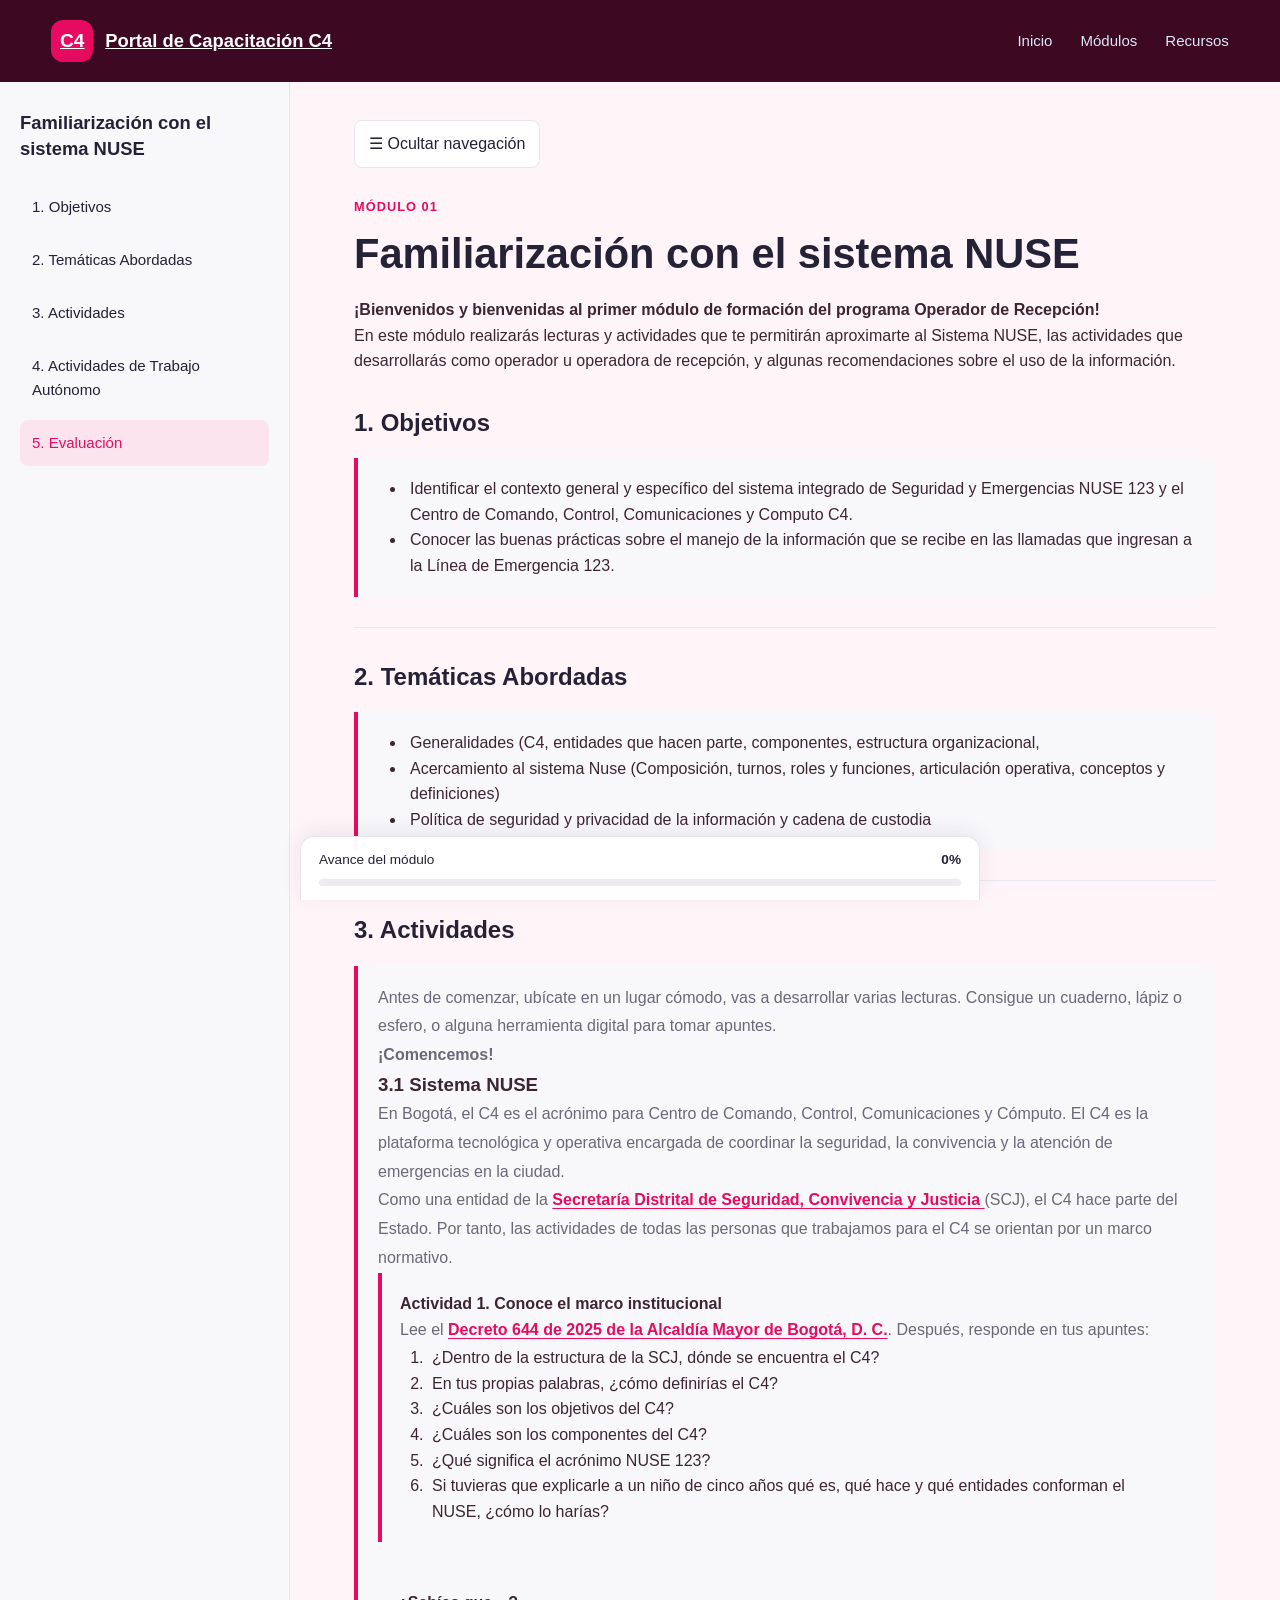
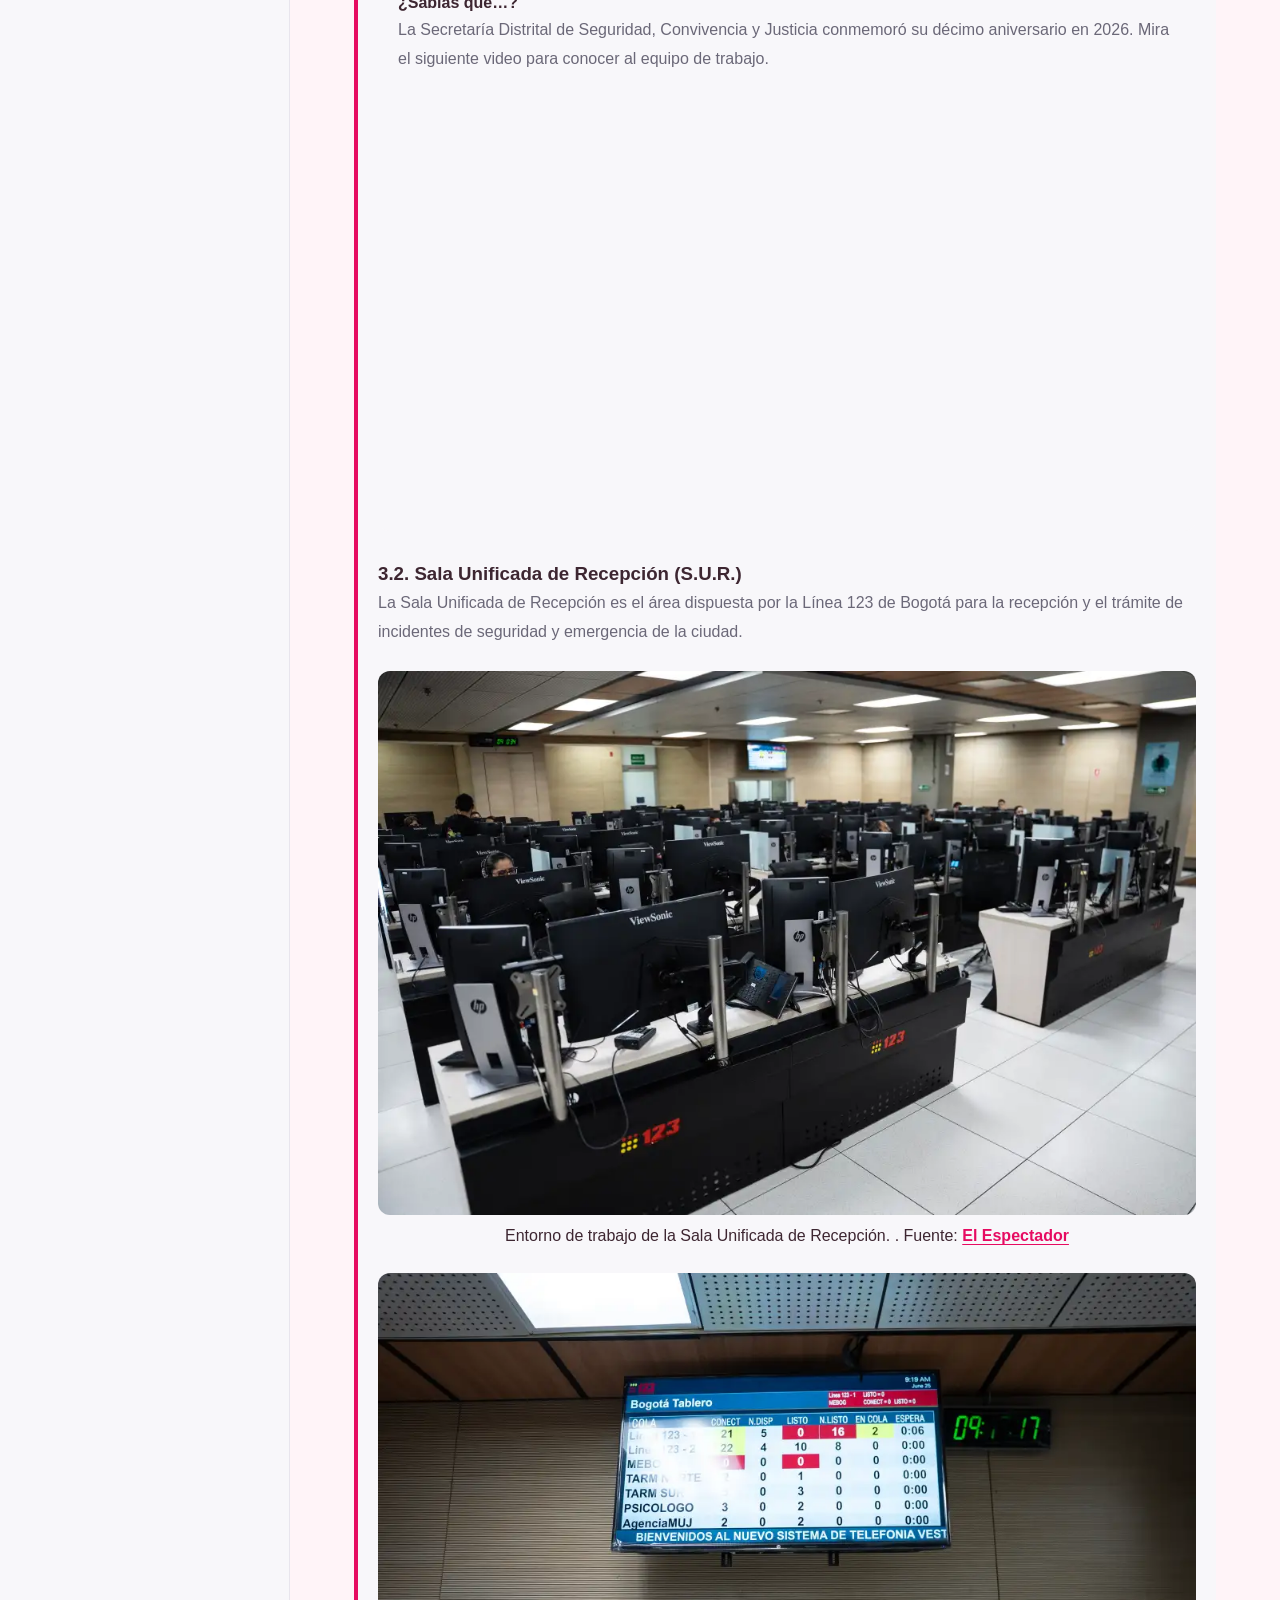
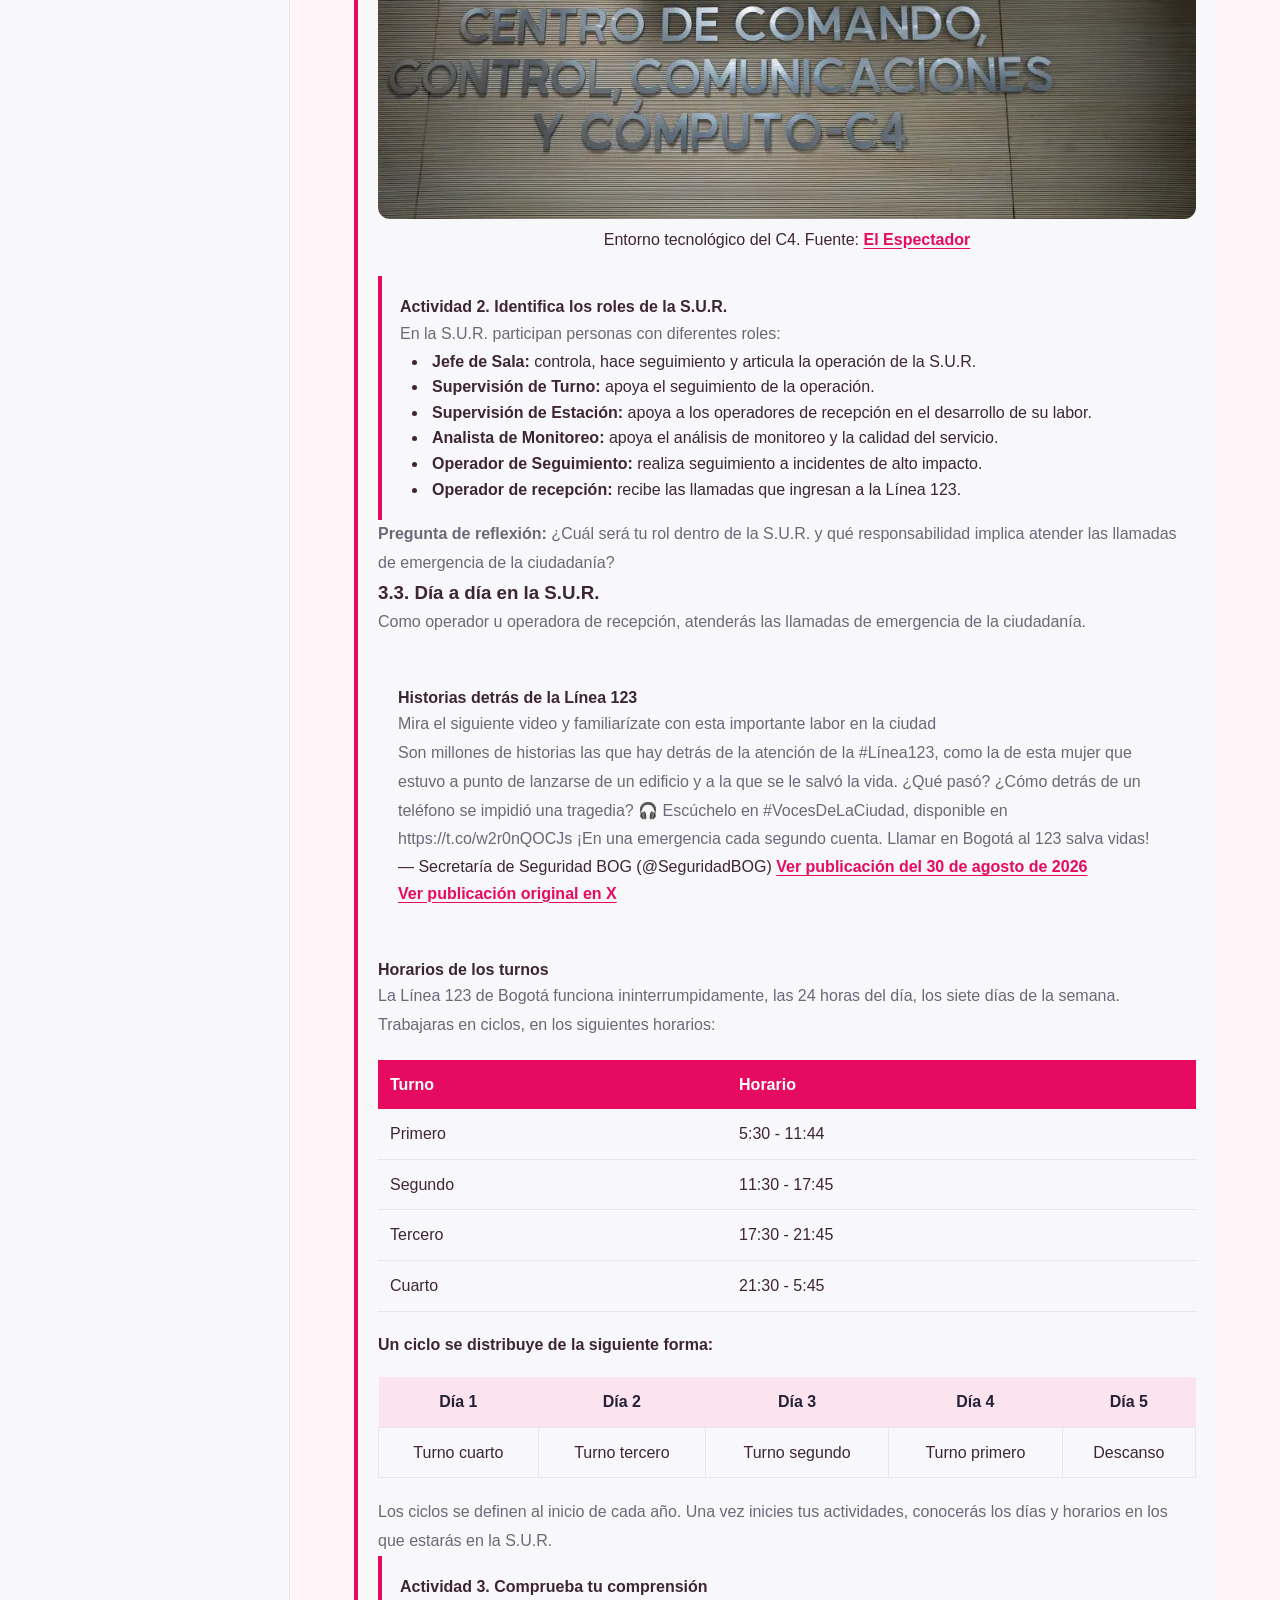
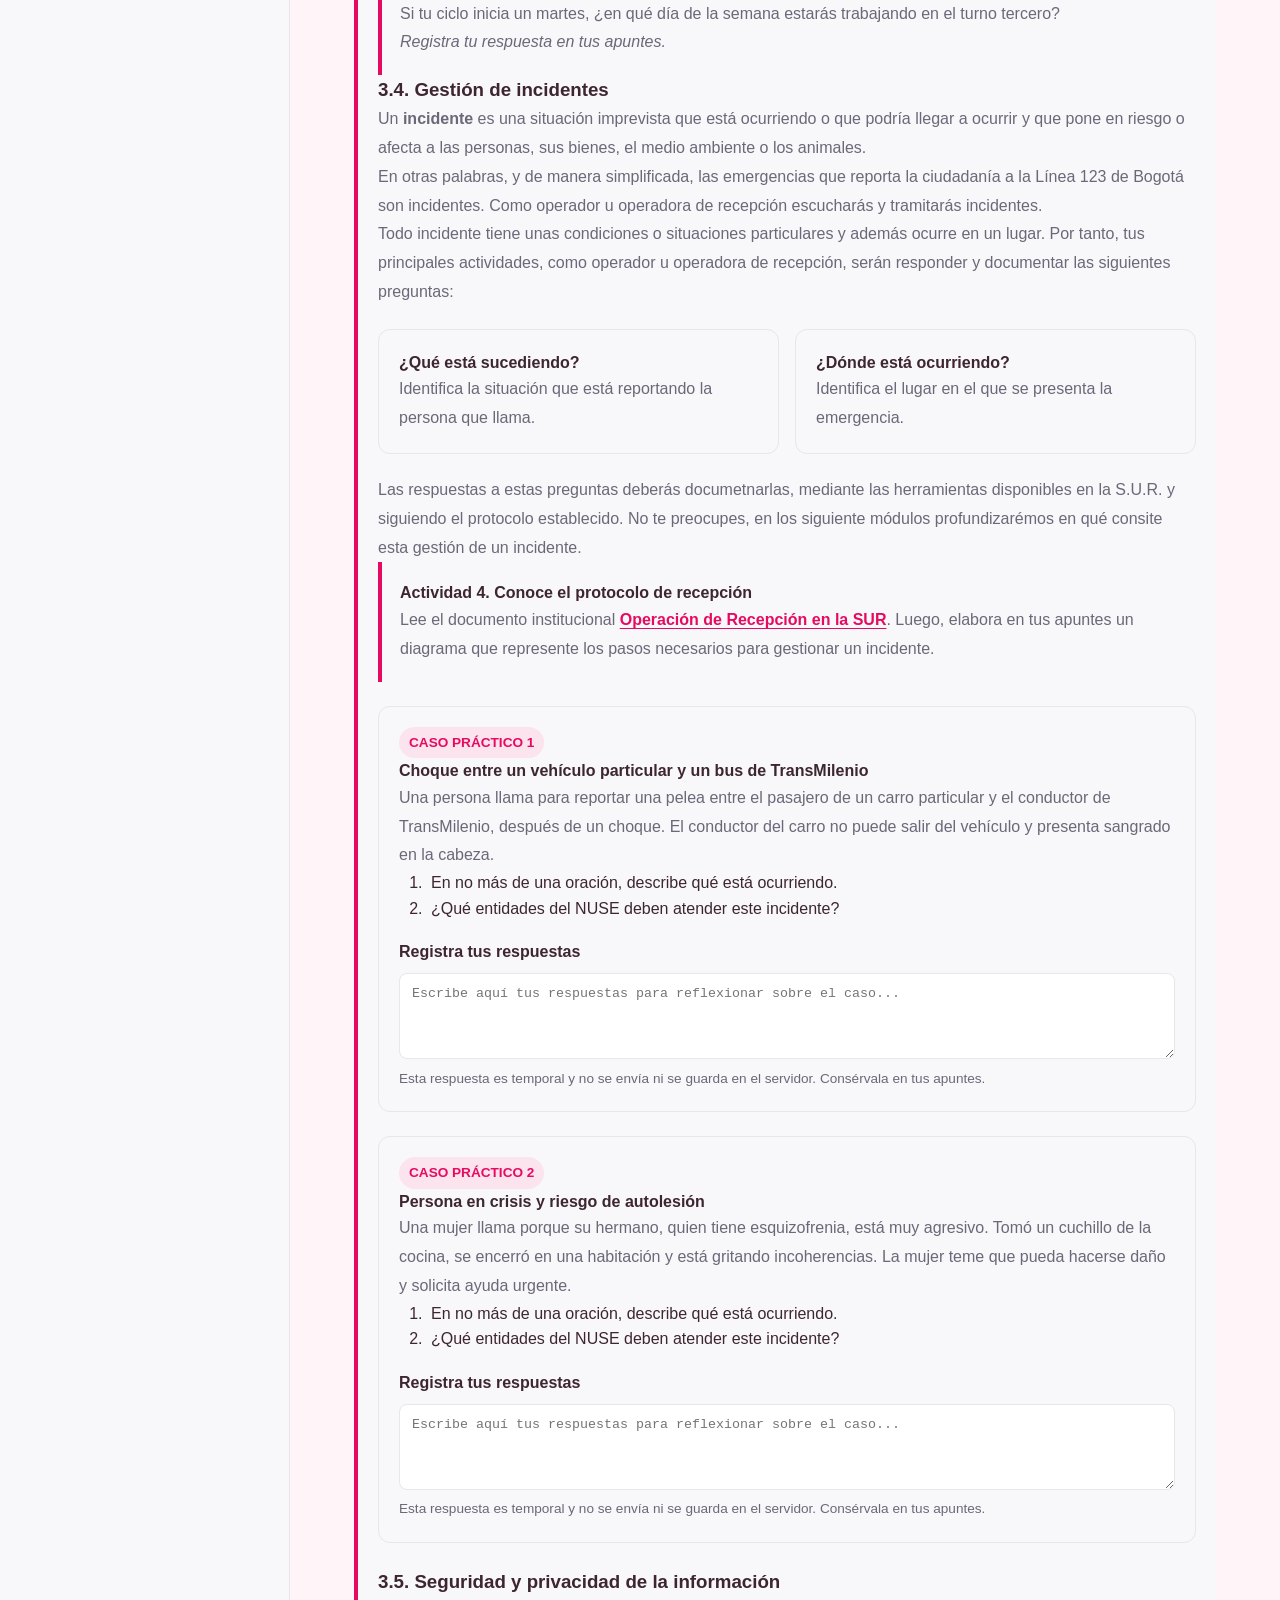
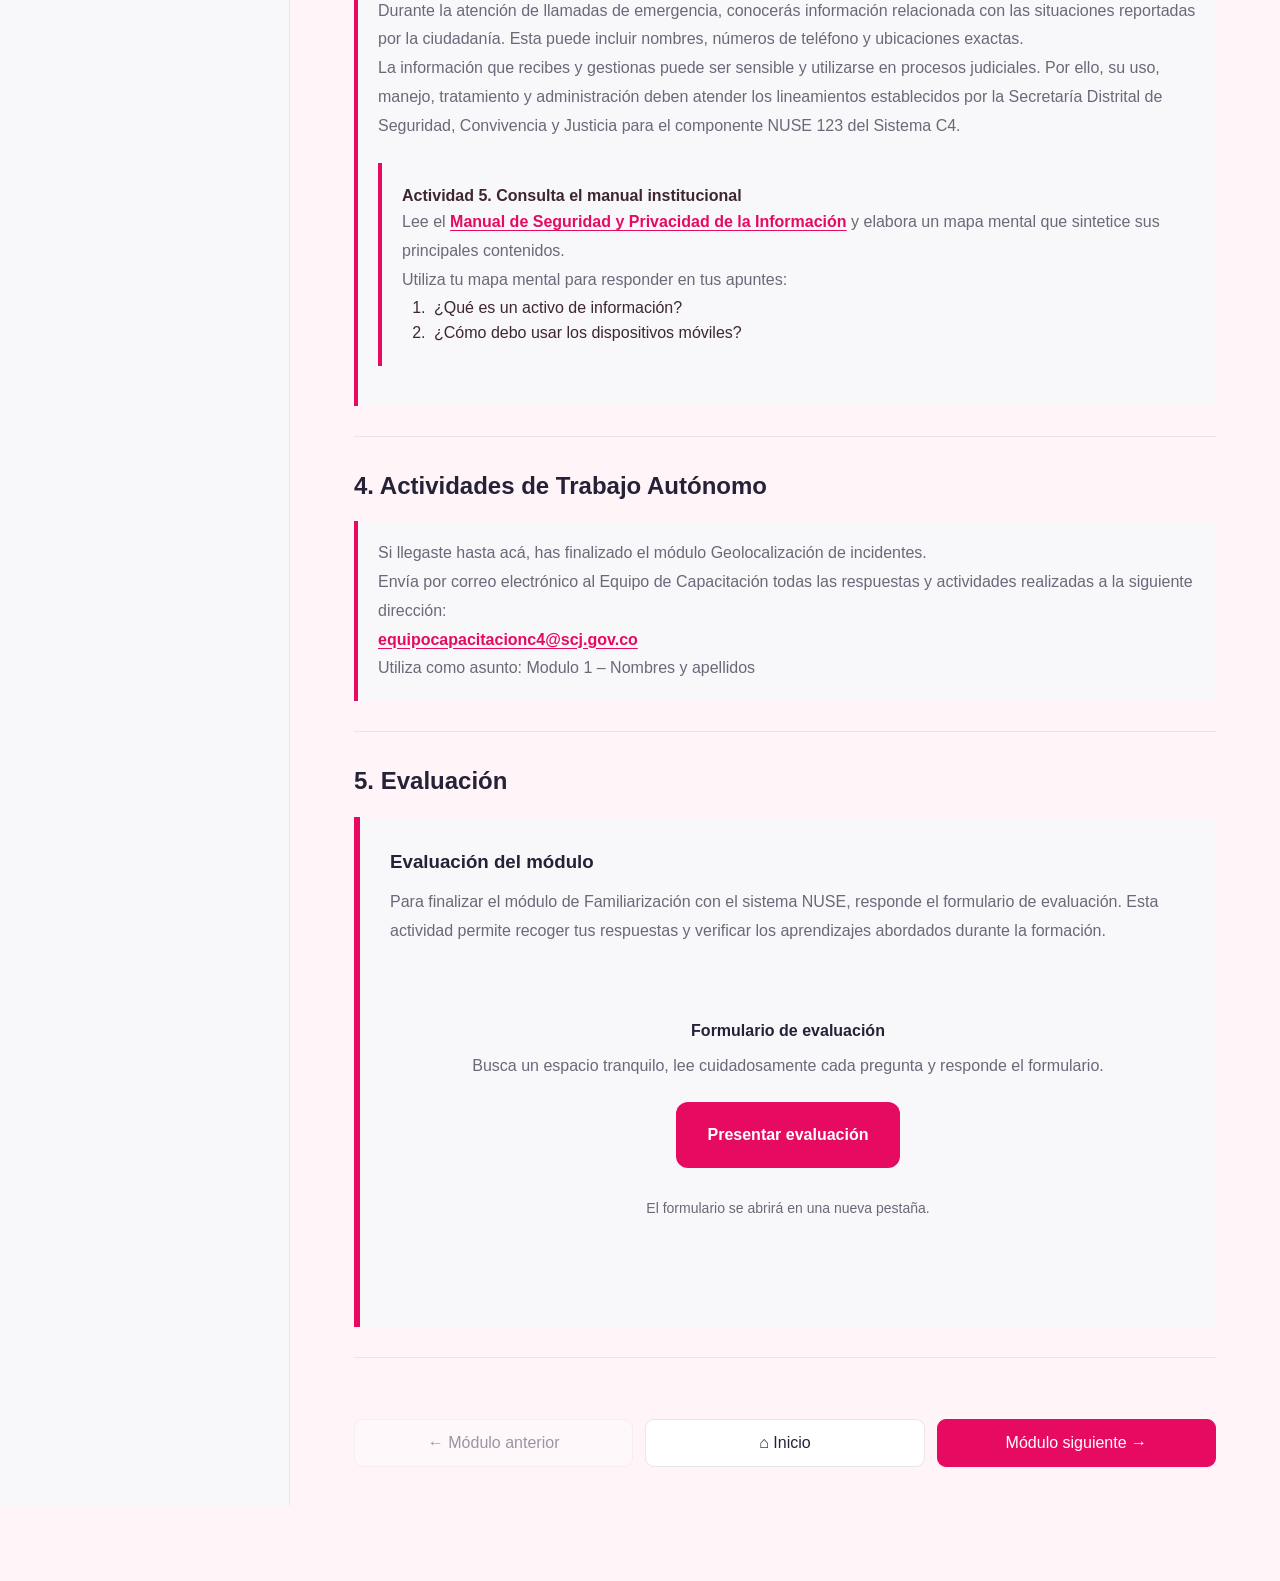
==== modulos/familiarizacion-nuse.html @ 4653e172 "Add files via upload" ====
<!DOCTYPE html>
<html lang="es">
<head>
    <meta charset="UTF-8">
    <meta name="viewport" content="width=device-width, initial-scale=1.0">
    <meta name="theme-color" content="#E60B61">
    <meta name="description" content="Módulo de familiarización con el sistema NUSE para operadores C4.">

    <title>Familiarización con el sistema NUSE | Portal C4</title>

    <link rel="stylesheet" href="../assets/css/style.css">

    <style>
        :root {
            --module-pink: #E60B61;
            --module-dark: #252238;
            --module-muted: #6B6878;
            --module-border: #E8E5ED;
            --module-background: #F8F7FA;
        }

        html {
            scroll-behavior: smooth;
            scroll-padding-top: 30px;
        }

        body {
            margin: 0;
            padding-bottom: 76px;
        }

        .module-layout {
            display: flex;
            min-height: calc(100vh - 140px);
        }

        .module-sidebar {
            width: 290px;
            flex-shrink: 0;
            padding: 28px 20px;
            border-right: 1px solid var(--module-border);
            background: var(--module-background);
            transition: width .25s ease, padding .25s ease;
        }

        .module-sidebar h2 {
            font-size: 1.15rem;
            line-height: 1.4;
            margin: 0 0 22px;
            color: var(--module-dark);
        }

        .module-sidebar nav {
            display: grid;
            gap: 7px;
        }

        .module-sidebar nav a {
            display: block;
            padding: 11px 12px;
            border-radius: 8px;
            color: var(--module-dark);
            text-decoration: none;
            font-size: .94rem;
        }

        .module-sidebar nav a:hover,
        .module-sidebar nav a.active {
            background: #FCE4EF;
            color: var(--module-pink);
        }

        .module-main {
            min-width: 0;
            flex: 1;
            padding: 38px clamp(20px, 5vw, 72px);
        }

        .module-toolbar {
            display: flex;
            align-items: center;
            gap: 12px;
            margin-bottom: 25px;
        }

        .module-toggle {
            border: 1px solid var(--module-border);
            background: white;
            color: var(--module-dark);
            padding: 10px 14px;
            border-radius: 8px;
            cursor: pointer;
            font: inherit;
        }

        .module-toggle:hover {
            border-color: var(--module-pink);
        }

        .module-label {
            display: inline-block;
            color: var(--module-pink);
            font-size: .8rem;
            font-weight: 700;
            letter-spacing: .08em;
            margin-bottom: 12px;
        }

        .module-title {
            color: var(--module-dark);
            font-size: clamp(1.8rem, 4vw, 2.6rem);
            line-height: 1.2;
            margin: 0 0 18px;
        }

        .module-intro {
            color: var(--module-muted);
            line-height: 1.8;
            max-width: 780px;
        }

        .module-content-section {
            padding: 30px 0;
            border-bottom: 1px solid var(--module-border);
            scroll-margin-top: 24px;
        }

        .module-content-section h2 {
            color: var(--module-dark);
            font-size: 1.5rem;
            margin: 0 0 16px;
        }

        .module-content-section p {
            color: var(--module-muted);
            line-height: 1.8;
        }

        
        /* Estilo uniforme de hipervínculos de contenido, igual al módulo 3 */
        .module-content-section a,
        .module-intro a {
            color: var(--module-pink);
            font-weight: 600;
            text-decoration: underline;
            text-underline-offset: 3px;
        }

        .module-content-section a strong,
        .module-intro a strong {
            color: inherit;
            font-weight: inherit;
        }

        .module-content-section a:hover,
        .module-intro a:hover {
            color: #A90849;
        }

        .module-placeholder {
            padding: 18px 20px;
            border-left: 4px solid var(--module-pink);
            background: var(--module-background);
            border-radius: 0 8px 8px 0;
        }

        .module-navigation {
            display: grid;
            grid-template-columns: repeat(3, minmax(0, 1fr));
            gap: 12px;
            margin-top: 36px;
            padding-top: 25px;
        }

        .module-navigation a,
        .module-navigation button {
            display: flex;
            align-items: center;
            justify-content: center;
            text-align: center;
            min-height: 46px;
            padding: 10px;
            border: 1px solid var(--module-border);
            border-radius: 9px;
            background: white;
            color: var(--module-dark);
            text-decoration: none;
            font: inherit;
            cursor: pointer;
        }

        .module-navigation a:last-child {
            background: var(--module-pink);
            border-color: var(--module-pink);
            color: white;
        }

        .module-navigation a[aria-disabled="true"] {
            opacity: .45;
            pointer-events: none;
        }

        .module-progress {
            position: fixed;
            z-index: 1000;
            bottom: 0;
            left: 50%;
            transform: translateX(-50%);
            width: min(680px, calc(100% - 32px));
            padding: 12px 18px 14px;
            border: 1px solid var(--module-border);
            border-bottom: 0;
            border-radius: 14px 14px 0 0;
            background: rgba(255, 255, 255, .97);
            box-shadow: 0 -4px 20px rgba(37, 34, 56, .08);
        }

        .module-progress-heading {
            display: flex;
            align-items: center;
            justify-content: space-between;
            gap: 12px;
            margin-bottom: 8px;
            color: var(--module-dark);
            font-size: .85rem;
        }

        .module-progress-track {
            height: 7px;
            background: #EEEAF1;
            border-radius: 99px;
            overflow: hidden;
        }

        .module-progress-fill {
            width: 0;
            height: 100%;
            background: var(--module-pink);
            border-radius: inherit;
            transition: width .15s linear;
        }

        .module-sidebar-hidden .module-sidebar {
            display: none;
        }

        .module-sidebar-hidden .module-main {
            padding-left: clamp(20px, 8vw, 110px);
            padding-right: clamp(20px, 8vw, 110px);
        }

        @media (max-width: 760px) {
            .module-layout {
                display: block;
            }

            .module-sidebar {
                width: auto;
                border-right: 0;
                border-bottom: 1px solid var(--module-border);
                padding: 20px;
            }

            .module-main {
                padding: 25px 20px;
            }

            .module-navigation {
                grid-template-columns: 1fr;
            }

            .module-sidebar-hidden .module-main {
                padding: 25px 20px;
            }

            .module-progress {
                width: calc(100% - 24px);
            }
        }
    </style>
</head>

<body>
    <header>
        <div class="navbar">
            <a class="logo" href="../index.html" aria-label="Volver al Portal C4">
                <span class="logo-mark" aria-hidden="true">C4</span>
                <span>Portal de Capacitación C4</span>
            </a>

            <nav class="nav-links" aria-label="Navegación principal">
                <a href="../index.html">Inicio</a>
                <a href="../index.html#formacion">Módulos</a>
                <a href="../index.html#recursos">Recursos</a>
            </nav>
        </div>
    </header>

    <div class="module-layout" id="moduleLayout">
        <aside class="module-sidebar" id="moduleSidebar">
            <h2>Familiarización con el sistema NUSE</h2>

            <nav aria-label="Apartados del módulo">
                <a href="#objetivos" class="active">1. Objetivos</a>
                <a href="#tematicas">2. Temáticas Abordadas</a>
                <a href="#actividades">3. Actividades</a>
                <a href="#trabajo-autonomo">4. Actividades de Trabajo Autónomo</a>
                <a href="#evaluacion">5. Evaluación</a>
            </nav>
        </aside>

        <main class="module-main">
            <div class="module-toolbar">
                <button
                    class="module-toggle"
                    id="toggleSidebar"
                    type="button"
                    aria-controls="moduleSidebar"
                    aria-expanded="true">
                    ☰ Ocultar navegación
                </button>
            </div>

            <span class="module-label">MÓDULO 01</span>
            <h1 class="module-title">Familiarización con el sistema NUSE</h1>

            <p class="module-intro">
                <p><strong>¡Bienvenidos y bienvenidas al primer módulo de formación del programa
                Operador de Recepción!</strong></p>
                
                En este módulo realizarás lecturas y actividades
                que te permitirán aproximarte al Sistema NUSE, las actividades que
                desarrollarás como operador u operadora de recepción, y algunas 
                recomendaciones sobre el uso de la información.
            </p>

            <section class="module-content-section" id="objetivos">
                <h2>1. Objetivos</h2>
                
                <div class="module-placeholder">
                    
                    <ul>
                        <li>Identificar el contexto general y específico del sistema integrado de Seguridad y Emergencias NUSE 123 y el Centro de Comando, Control, Comunicaciones y Computo C4.</li>
                        <li>Conocer las buenas prácticas sobre el manejo de la información que se recibe en las llamadas que ingresan a la Línea de Emergencia 123.</li>
                    </ul>
                </div>

            </section>

            <section class="module-content-section" id="tematicas">
                <h2>2. Temáticas Abordadas</h2>
                
            <div class="module-placeholder">
                <ul>
                    <li>Generalidades (C4, entidades que hacen parte, componentes, estructura organizacional,</li>
                    <li>Acercamiento al sistema Nuse (Composición, turnos, roles y funciones, articulación operativa, conceptos y definiciones)</li>
                    <li>Política de seguridad y privacidad de la información y cadena de custodia</li>
                </ul>
            </div>

            </section>

            <section class="module-content-section" id="actividades">
                <h2>3. Actividades</h2>
                
                    <div class="module-placeholder">
                        <p>Antes de comenzar, ubícate en un lugar cómodo, vas a desarrollar varias lecturas. Consigue un cuaderno, lápiz o esfero, o alguna herramienta digital para tomar apuntes.</p>
                        
                        <p><strong>¡Comencemos!</strong></p>
                        
                        <h3>3.1 Sistema NUSE</h3>
                    
                        <p>
                            En Bogotá, el C4 es el acrónimo para Centro de Comando, Control, Comunicaciones y
                            Cómputo. El C4 es la plataforma tecnológica y operativa encargada de coordinar
                            la seguridad, la convivencia y la atención de emergencias en la ciudad.
                        </p>
                        <p>
                            Como una entidad de la <a href="https://scj.gov.co/secretaria/quienes-somos/mision-vision-funciones-y-deberes" target="_blank" rel="noopener noreferrer">Secretaría Distrital de Seguridad, Convivencia y
                            Justicia </a>(SCJ), el C4 hace parte del Estado. Por tanto, las actividades de todas
                            las personas que trabajamos para el C4 se orientan por un marco normativo.
                        </p>
                        <div style="padding:18px; border-left:4px solid #E60B61; background:#F8F7FA; border-radius:0 8px 8px 0;">

                        <h4>Actividad 1. Conoce el marco institucional</h4>
                    
                        <p>
                            Lee el <a href="https://www.alcaldiabogota.gov.co/sisjur/normas/Norma1.jsp?dt=S&amp;i=191864" target="_blank" rel="noopener noreferrer">Decreto 644 de 2025 de la Alcaldía Mayor de Bogotá, D. C.</a>.
                            Después, responde en tus apuntes:
                        </p>
                    
                        <ol>
                            <li>¿Dentro de la estructura de la SCJ, dónde se encuentra el C4?</li>
                            <li>En tus propias palabras, ¿cómo definirías el C4?</li>
                            <li>¿Cuáles son los objetivos del C4?</li>
                            <li>¿Cuáles son los componentes del C4?</li>
                            <li>¿Qué significa el acrónimo NUSE 123?</li>
                            <li>Si tuvieras que explicarle a un niño de cinco años qué es, qué hace y qué entidades conforman el NUSE, ¿cómo lo harías?</li>
                        </ol>
                        </div>
                        <div style="margin:28px 0; padding:20px; background:#F8F7FA; border-radius:12px;">
                            <h4>¿Sabías que…?</h4>
                        
                            <p>
                                La Secretaría Distrital de Seguridad, Convivencia y Justicia
                                conmemoró su décimo aniversario en 2026. Mira el siguiente video
                                para conocer al equipo de trabajo.
                            </p>
                        
                            <div style="position:relative; width:100%; aspect-ratio:16/9; overflow:hidden; border-radius:10px;">
                                <iframe
                                    src="https://www.youtube.com/embed/oeYMlAXRePI"
                                    title="Fotos de funcionarios del décimo aniversario de la Secretaría"
                                    loading="lazy"
                                    allow="accelerometer; autoplay; clipboard-write; encrypted-media; gyroscope; picture-in-picture; web-share"
                                    referrerpolicy="strict-origin-when-cross-origin"
                                    allowfullscreen
                                    style="position:absolute; inset:0; width:100%; height:100%; border:0;">
                                </iframe>
                            </div>
                        </div>

                        <h3>3.2. Sala Unificada de Recepción (S.U.R.)</h3>
                    
                        <p>
                            La Sala Unificada de Recepción es el área dispuesta por la Línea
                            123 de Bogotá para la recepción y el trámite de incidentes de
                            seguridad y emergencia de la ciudad.
                        </p>
                    
                       
                    <div style="display:flex; flex-direction:column; gap:24px; margin:24px 0;">
                    
                        <figure style="margin:0;">
                            <img
                                src="../assets/img_modulo1/Image01.jpg"
                                alt="Sala de operaciones con una persona en el área central"
                                loading="lazy"
                                style="display:block; width:100%; max-width:850px; height:auto; margin:0 auto; border-radius:12px;"
                            >
                            <figcaption style="text-align:center; margin-top:8px;">
                                Entorno de trabajo de la Sala Unificada de Recepción. . Fuente: <a href="https://www.elespectador.com/responsabilidad-social/region-en-accion/detras-de-la-linea-123-dia-a-dia-de-quienes-gestionan-llamadas-que-salvan-vidas/" target="_blank" rel="noopener noreferrer">El Espectador</a>
                            </figcaption>
                        </figure>
                                      
                        <figure style="margin:0;">
                            <img
                                src="../assets/img_modulo1/Image02.jpg"
                                alt="Pantalla del entorno tecnológico del C4"
                                loading="lazy"
                                style="display:block; width:100%; max-width:850px; height:auto; margin:0 auto; border-radius:12px;"
                            >
                            <figcaption style="text-align:center; margin-top:8px;">
                                Entorno tecnológico del C4. Fuente: <a href="https://www.elespectador.com/responsabilidad-social/region-en-accion/detras-de-la-linea-123-dia-a-dia-de-quienes-gestionan-llamadas-que-salvan-vidas/" target="_blank" rel="noopener noreferrer">El Espectador</a>
                            </figcaption>
                        </figure>
                    
                    </div>

                        <div style="padding:18px; border-left:4px solid #E60B61; background:#F8F7FA; border-radius:0 8px 8px 0;">

                        <h4>Actividad 2. Identifica los roles de la S.U.R.</h4>
                    
                        <p>En la S.U.R. participan personas con diferentes roles:</p>
                    
                        <ul>
                            <li><strong>Jefe de Sala:</strong> controla, hace seguimiento y articula la operación de la S.U.R.</li>
                            <li><strong>Supervisión de Turno:</strong> apoya el seguimiento de la operación.</li>
                            <li><strong>Supervisión de Estación:</strong> apoya a los operadores de recepción en el desarrollo de su labor.</li>
                            <li><strong>Analista de Monitoreo:</strong> apoya el análisis de monitoreo y la calidad del servicio.</li>
                            <li><strong>Operador de Seguimiento:</strong> realiza seguimiento a incidentes de alto impacto.</li>
                            <li><strong>Operador de recepción:</strong> recibe las llamadas que ingresan a la Línea 123.</li>
                        </ul>
                        </div>
                        <p>
                            <strong>Pregunta de reflexión:</strong> ¿Cuál será tu rol dentro
                            de la S.U.R. y qué responsabilidad implica atender las llamadas
                            de emergencia de la ciudadanía?
                        </p>
                        
                        <h3>3.3. Día a día en la S.U.R.</h3>
                        
                        <p>
                            Como operador u operadora de recepción, atenderás las llamadas de
                            emergencia de la ciudadanía. 
                        </p>

                        
                        <div style="margin:28px 0; padding:20px; background:#F8F7FA; border-radius:12px;">
                            <h4>Historias detrás de la Línea 123</h4>
                            
                            <p>Mira el siguiente video y familiarízate con esta importante labor en la ciudad</p>
                        
                            <blockquote class="twitter-tweet">
                                <p lang="es" dir="ltr">Son millones de historias las que hay detrás de la atención de la #Línea123, como la de esta mujer que estuvo a punto de lanzarse de un edificio y a la que se le salvó la vida. ¿Qué pasó? ¿Cómo detrás de un teléfono se impidió una tragedia? 🎧 Escúchelo en #VocesDeLaCiudad, disponible en https://t.co/w2r0nQOCJs ¡En una emergencia cada segundo cuenta. Llamar en Bogotá al 123 salva vidas!</p>
                                &mdash; Secretaría de Seguridad BOG (@SeguridadBOG)
                                <a href="https://x.com/SeguridadBOG/status/2094198638314721312?ref_src=twsrc%5Etfw">Ver publicación del 30 de agosto de 2026</a>
                            </blockquote>
                        
                            <p>
                                <a href="https://x.com/SeguridadBOG/status/2094198638314721312"
                                   target="_blank"
                                   rel="noopener noreferrer">
                                    Ver publicación original en X
                                </a>
                            </p>
                        </div>
                        <script async src="https://platform.x.com/widgets.js" charset="utf-8"></script>

                        <h4>Horarios de los turnos</h4>
                        
                        <p>La Línea 123 de Bogotá funciona ininterrumpidamente, las 24 horas del día, 
                            los siete días de la semana. Trabajaras en ciclos, en los siguientes horarios:</p>
                        
                        <div style="overflow-x:auto; margin:20px 0;">
                            <table style="width:100%; border-collapse:collapse; min-width:300px;">
                                <thead>
                                    <tr style="background:#E60B61; color:white;">
                                        <th scope="col" style="padding:12px; text-align:left;">Turno</th>
                                        <th scope="col" style="padding:12px; text-align:left;">Horario</th>
                                    </tr>
                                </thead>
                                <tbody>
                                    <tr>
                                        <td style="padding:12px; border-bottom:1px solid #E8E5ED;">Primero</td>
                                        <td style="padding:12px; border-bottom:1px solid #E8E5ED;">5:30 - 11:44</td>
                                    </tr>
                                    <tr>
                                        <td style="padding:12px; border-bottom:1px solid #E8E5ED;">Segundo</td>
                                        <td style="padding:12px; border-bottom:1px solid #E8E5ED;">11:30 - 17:45</td>
                                    </tr>
                                    <tr>
                                        <td style="padding:12px; border-bottom:1px solid #E8E5ED;">Tercero</td>
                                        <td style="padding:12px; border-bottom:1px solid #E8E5ED;">17:30 - 21:45</td>
                                    </tr>
                                    <tr>
                                        <td style="padding:12px; border-bottom:1px solid #E8E5ED;">Cuarto</td>
                                        <td style="padding:12px; border-bottom:1px solid #E8E5ED;">21:30 - 5:45</td>
                                    </tr>
                                </tbody>
                            </table>
                        </div>
                        
                        <h4>Un ciclo se distribuye de la siguiente forma:</h4>
                        
                        <div style="overflow-x:auto; margin:20px 0;">
                            <table style="width:100%; border-collapse:collapse; min-width:500px;">
                                <thead>
                                    <tr style="background:#FCE4EF; color:#252238;">
                                        <th scope="col" style="padding:12px;">Día 1</th>
                                        <th scope="col" style="padding:12px;">Día 2</th>
                                        <th scope="col" style="padding:12px;">Día 3</th>
                                        <th scope="col" style="padding:12px;">Día 4</th>
                                        <th scope="col" style="padding:12px;">Día 5</th>
                                    </tr>
                                </thead>
                                <tbody>
                                    <tr>
                                        <td style="padding:12px; text-align:center; border:1px solid #E8E5ED;">Turno cuarto</td>
                                        <td style="padding:12px; text-align:center; border:1px solid #E8E5ED;">Turno tercero</td>
                                        <td style="padding:12px; text-align:center; border:1px solid #E8E5ED;">Turno segundo</td>
                                        <td style="padding:12px; text-align:center; border:1px solid #E8E5ED;">Turno primero</td>
                                        <td style="padding:12px; text-align:center; border:1px solid #E8E5ED;">Descanso</td>
                                    </tr>
                                </tbody>
                            </table>
                        </div>
                        
                        <p>
                            Los ciclos se definen al inicio de cada año. Una vez inicies tus
                            actividades, conocerás los días y horarios en los que estarás en la S.U.R.
                        </p>
                        
                        <div style="padding:18px; border-left:4px solid #E60B61; background:#F8F7FA; border-radius:0 8px 8px 0;">
                            <h4>Actividad 3. Comprueba tu comprensión</h4>
                            <p>
                                Si tu ciclo inicia un martes, ¿en qué día de la semana estarás
                                trabajando en el turno tercero?
                            </p>
                            <p><em>Registra tu respuesta en tus apuntes.</em></p>
                        </div>
                        
                        <h3>3.4. Gestión de incidentes</h3>
                        
                        <p>
                            Un <strong>incidente</strong> es una situación imprevista que está ocurriendo o que
                            podría llegar a ocurrir y que pone en riesgo o afecta a las personas,
                            sus bienes, el medio ambiente o los animales.
                        </p>

                        <p>
                            En otras palabras, y de manera simplificada, las emergencias que reporta la ciudadanía 
                            a la Línea 123 de Bogotá son incidentes. Como operador u operadora de recepción 
                            escucharás y tramitarás incidentes.
                        </p>

                        
                        <p>
                            Todo incidente tiene unas condiciones o situaciones particulares y además ocurre en 
                            un lugar. Por tanto, tus principales actividades, como operador u operadora de recepción,
                            serán responder y documentar las siguientes preguntas:
                        </p>
                        
                        <div style="display:grid; grid-template-columns:repeat(auto-fit,minmax(220px,1fr)); gap:16px; margin:22px 0;">
                            <div style="padding:20px; border:1px solid #E8E5ED; border-radius:12px;">
                                <h4>¿Qué está sucediendo?</h4>
                                <p>Identifica la situación que está reportando la persona que llama.</p>
                            </div>
                            <div style="padding:20px; border:1px solid #E8E5ED; border-radius:12px;">
                                <h4>¿Dónde está ocurriendo?</h4>
                                <p>Identifica el lugar en el que se presenta la emergencia.</p>
                            </div>
                        </div>
                        
                        <p>
                            Las respuestas a estas preguntas deberás documetnarlas, mediante las herramientas disponibles en
                            la S.U.R. y siguiendo el protocolo establecido. No te preocupes, en los
                            siguiente módulos profundizarémos en qué consite esta gestión de un incidente.
                        </p>
                        <div style="padding:18px; border-left:4px solid #E60B61; background:#F8F7FA; border-radius:0 8px 8px 0;">

                        <h4>Actividad 4. Conoce el protocolo de recepción</h4>
                        
                        <p>
                            Lee el documento institucional <strong><a href="https://portalmipg.scj.gov.co/files/mod_documentos/documentos/PD-GE-1/PD-GE-1_V5_copia_controlada.pdf" target="_blank" rel="noopener noreferrer">Operación de Recepción en la SUR</a></strong>.
                            Luego, elabora en tus apuntes un diagrama que represente los pasos
                            necesarios para gestionar un incidente.
                        </p>
                        </div>
                        
                        <div style="padding:20px; border:1px solid #E8E5ED; border-radius:12px; margin:24px 0;">
                            <span style="display:inline-block; padding:5px 10px; background:#FCE4EF; color:#E60B61; border-radius:20px; font-size:.85rem; font-weight:700;">CASO PRÁCTICO 1</span>
                        
                            <h4>Choque entre un vehículo particular y un bus de TransMilenio</h4>
                        
                            <p>
                                Una persona llama para reportar una pelea entre el pasajero de un
                                carro particular y el conductor de TransMilenio, después de un choque.
                                El conductor del carro no puede salir del vehículo y presenta sangrado
                                en la cabeza.
                            </p>
                        
                            <ol>
                                <li>En no más de una oración, describe qué está ocurriendo.</li>
                                <li>¿Qué entidades del NUSE deben atender este incidente?</li>
                            </ol>
                        
                            <label for="respuestaCaso1" style="display:block; font-weight:600; margin:18px 0 8px;">
                                Registra tus respuestas
                            </label>
                            <textarea id="respuestaCaso1" rows="4" placeholder="Escribe aquí tus respuestas para reflexionar sobre el caso..." style="width:100%; box-sizing:border-box; padding:12px; border:1px solid #E8E5ED; border-radius:8px;"></textarea>
                            <p style="font-size:.85rem; color:#6B6878;">
                                Esta respuesta es temporal y no se envía ni se guarda en el servidor.
                                Consérvala en tus apuntes.
                            </p>
                        </div>
                        
                        <div style="padding:20px; border:1px solid #E8E5ED; border-radius:12px; margin:24px 0;">
                            <span style="display:inline-block; padding:5px 10px; background:#FCE4EF; color:#E60B61; border-radius:20px; font-size:.85rem; font-weight:700;">CASO PRÁCTICO 2</span>
                        
                            <h4>Persona en crisis y riesgo de autolesión</h4>
                        
                            <p>
                                Una mujer llama porque su hermano, quien tiene esquizofrenia, está
                                muy agresivo. Tomó un cuchillo de la cocina, se encerró en una
                                habitación y está gritando incoherencias. La mujer teme que pueda
                                hacerse daño y solicita ayuda urgente.
                            </p>
                        
                            <ol>
                                <li>En no más de una oración, describe qué está ocurriendo.</li>
                                <li>¿Qué entidades del NUSE deben atender este incidente?</li>
                            </ol>
                        
                            <label for="respuestaCaso2" style="display:block; font-weight:600; margin:18px 0 8px;">
                                Registra tus respuestas
                            </label>
                            <textarea id="respuestaCaso2" rows="4" placeholder="Escribe aquí tus respuestas para reflexionar sobre el caso..." style="width:100%; box-sizing:border-box; padding:12px; border:1px solid #E8E5ED; border-radius:8px;"></textarea>
                            <p style="font-size:.85rem; color:#6B6878;">
                                Esta respuesta es temporal y no se envía ni se guarda en el servidor.
                                Consérvala en tus apuntes.
                            </p>
                        </div>

                        <h3>3.5. Seguridad y privacidad de la información</h3>
                        
                        <p>
                            Durante la atención de llamadas de emergencia, conocerás información
                            relacionada con las situaciones reportadas por la ciudadanía. Esta puede
                            incluir nombres, números de teléfono y ubicaciones exactas.
                        </p>
                        
                        <p>
                            La información que recibes y gestionas puede ser sensible y utilizarse
                            en procesos judiciales. Por ello, su uso, manejo, tratamiento y
                            administración deben atender los lineamientos establecidos por la
                            Secretaría Distrital de Seguridad, Convivencia y Justicia para el
                            componente NUSE 123 del Sistema C4.
                        </p>
                        
                        <div style="padding:20px; border-left:4px solid #E60B61; background:#F8F7FA; border-radius:0 8px 8px 0; margin:22px 0;">
                            <h4>Actividad 5. Consulta el manual institucional</h4>
                        
                            <p>
                                Lee el <strong><a href="https://www.scj.gov.co/sites/default/files/2025-07/MA-GT-1_V5_Manual%20de%20Seguridad%20y%20Privacidad%20de%20la%20Informaci%C3%B3n%20%281%29.pdf" target="_blank" rel="noopener noreferrer">Manual de Seguridad y Privacidad de la Información</a></strong>
                                y elabora un mapa mental que sintetice sus principales contenidos.
                            </p>
                        
                            <p>Utiliza tu mapa mental para responder en tus apuntes:</p>
                        
                            <ol>
                                <li>¿Qué es un activo de información?</li>
                                <li>¿Cómo debo usar los dispositivos móviles?</li>
                            </ol>
                        </div>
                        


                    </div>

            </section>

        <section class="module-content-section" id="trabajo-autonomo">
            <h2>4. Actividades de Trabajo Autónomo</h2>
            <div class="module-placeholder">
                <p>Si llegaste hasta acá, has finalizado el módulo Geolocalización de incidentes.</p>
                <p>Envía por correo electrónico al Equipo de Capacitación todas las respuestas y actividades realizadas a la siguiente dirección:</p>
                <p><a class="module-link" href="mailto:equipocapacitacionc4@scj.gov.co">equipocapacitacionc4@scj.gov.co</a></p>
                <p>Utiliza como asunto: Modulo 1 – Nombres y apellidos</p>
            </div>
        </section>

            </section>

            <section class="module-content-section" id="evaluacion">
                <h2>5. Evaluación</h2>

                <div class="module-placeholder" style="padding: 30px; background: #F8F7FA; border-left: 6px solid #E60B61; border-radius: 0 8px 8px 0;">
                    <h3 style="margin: 0 0 12px; color: #252238;">Evaluación del módulo</h3>
                    <p style="margin: 0; color: #6B6878; line-height: 1.8;">
                        Para finalizar el módulo de Familiarización con el sistema NUSE, responde el formulario de evaluación. Esta actividad permite recoger tus respuestas y verificar los aprendizajes abordados durante la formación.
                    </p>

                    <div style="margin: 72px 0 76px; text-align: center;">
                        <h4 style="margin: 0 0 8px; color: #252238;">Formulario de evaluación</h4>
                        <p style="margin: 0 0 22px; color: #6B6878; line-height: 1.8;">Busca un espacio tranquilo, lee cuidadosamente cada pregunta y responde el formulario.</p>
                        <a href="https://forms.cloud.microsoft/r/BC1dhHYhmH?origin=lprLink"
                           target="_blank"
                           rel="noopener noreferrer"
                           style="display: inline-block; padding: 20px 32px; background: #E60B61; color: #FFFFFF; text-decoration: none; border-radius: 12px; font-weight: 700;">
                            Presentar evaluación
                        </a>
                        <p style="margin: 28px 0 0; font-size: 14px; color: #6B6878;">El formulario se abrirá en una nueva pestaña.</p>
                    </div>
                </div>
            </section>

            <nav class="module-navigation" aria-label="Navegación entre módulos">
                <a href="#" aria-disabled="true" tabindex="-1">← Módulo anterior</a>
                <a href="../index.html">⌂ Inicio</a>
                <a href="recepcion-gestion-incidentes.html">Módulo siguiente →</a>
            </nav>
        </main>
    </div>

    <div class="module-progress" aria-label="Progreso de lectura">
        <div class="module-progress-heading">
            <span>Avance del módulo</span>
            <strong id="progressText">0%</strong>
        </div>
        <div
            class="module-progress-track"
            id="progressTrack"
            role="progressbar"
            aria-label="Porcentaje de avance del módulo"
            aria-valuemin="0"
            aria-valuemax="100"
            aria-valuenow="0">
            <div class="module-progress-fill" id="progressFill"></div>
        </div>
    </div>

    <script>
        const layout = document.getElementById("moduleLayout");
        const toggleButton = document.getElementById("toggleSidebar");
        const progressText = document.getElementById("progressText");
        const progressFill = document.getElementById("progressFill");
        const progressTrack = document.getElementById("progressTrack");
        const sections = document.querySelectorAll(".module-content-section");
        const sectionLinks = document.querySelectorAll(".module-sidebar nav a");

        toggleButton.addEventListener("click", () => {
            const hidden = layout.classList.toggle("module-sidebar-hidden");
            toggleButton.setAttribute("aria-expanded", String(!hidden));
            toggleButton.textContent = hidden
                ? "☰ Mostrar navegación"
                : "☰ Ocultar navegación";
        });

        function updateProgress() {
            const scrollableHeight =
                document.documentElement.scrollHeight - window.innerHeight;

            const progress = scrollableHeight <= 0
                ? 100
                : Math.round((window.scrollY / scrollableHeight) * 100);

            const boundedProgress = Math.max(0, Math.min(100, progress));

            progressText.textContent = boundedProgress + "%";
            progressFill.style.width = boundedProgress + "%";
            progressTrack.setAttribute("aria-valuenow", boundedProgress);
        }

        window.addEventListener("scroll", updateProgress, { passive: true });
        window.addEventListener("resize", updateProgress);
        window.addEventListener("load", updateProgress);

        const sectionObserver = new IntersectionObserver(entries => {
            entries.forEach(entry => {
                if (entry.isIntersecting) {
                    sectionLinks.forEach(link => {
                        link.classList.toggle(
                            "active",
                            link.getAttribute("href") === "#" + entry.target.id
                        );
                    });
                }
            });
        }, { rootMargin: "-15% 0px -65% 0px" });

        sections.forEach(section => sectionObserver.observe(section));

        sectionLinks.forEach(link => {
            link.addEventListener("click", () => {
                sectionLinks.forEach(item => item.classList.remove("active"));
                link.classList.add("active");
            });
        });
    </script>
</body>
</html>
---- assets/css/style.css ----
/* =========================================
   PORTAL OPERADORES C4
   Diseño institucional y tecnológico
========================================= */

:root {
    --azul-oscuro: #3D0821;
    --azul: #8F0A40;
    --azul-brillante: #E60B61;
    --cian: #FF5C9A;
    --fondo: #FFF4F8;
    --blanco: #FFFFFF;
    --texto: #3D2631;
    --texto-secundario: #806575;
    --borde: #F2C9D9;
    --sombra: 0 12px 32px rgba(230, 11, 97, 0.10);
}
* {
    margin: 0;
    padding: 0;
    box-sizing: border-box;
}

html {
    scroll-behavior: smooth;
    scroll-padding-top: 90px;
}

body {
    font-family: Arial, Helvetica, sans-serif;
    background: var(--fondo);
    color: var(--texto);
    line-height: 1.6;
}

a {
    color: inherit;
}

button,
input {
    font: inherit;
}

/* ENCABEZADO Y NAVEGACIÓN */

header {
    background: var(--azul-oscuro);
    color: var(--blanco);
}

.navbar {
    width: min(1200px, 92%);
    min-height: 82px;
    margin: auto;
    display: flex;
    justify-content: space-between;
    align-items: center;
    gap: 24px;
}

.logo {
    display: flex;
    align-items: center;
    gap: 12px;
    color: var(--blanco);
    font-size: 1.15rem;
    font-weight: 700;
}

.logo-mark {
    width: 42px;
    height: 42px;
    display: grid;
    place-items: center;
    border-radius: 12px;
    background: var(--azul-brillante);
    color: white;
    font-size: 1.2rem;
    font-weight: 800;
}

.nav-links {
    display: flex;
    align-items: center;
    gap: 28px;
}

.nav-links a {
    color: #DCE7FA;
    text-decoration: none;
    font-size: 0.94rem;
    transition: color 0.2s ease;
}

.nav-links a:hover {
    color: var(--cian);
}

.nav-links .nav-cta {
    padding: 10px 17px;
    border-radius: 8px;
    background: var(--azul-brillante);
    color: white;
}

/* PRESENTACIÓN PRINCIPAL */

.hero {
    position: relative;
    overflow: hidden;
    background:
        radial-gradient(
            circle at 85% 20%,
            rgba(56, 189, 248, 0.18),
            transparent 30%
        ),
        linear-gradient(125deg, #071A3D, #123C82);
    color: white;
}

.hero-inner {
    width: min(1200px, 92%);
    min-height: 440px;
    margin: auto;
    padding: 82px 0;
    display: grid;
    grid-template-columns: 1.3fr 0.7fr;
    align-items: center;
    gap: 56px;
}

.eyebrow {
    display: inline-block;
    margin-bottom: 18px;
    color: #7DD3FC;
    font-size: 0.78rem;
    font-weight: 700;
    letter-spacing: 2px;
    text-transform: uppercase;
}

.hero h1 {
    max-width: 740px;
    margin-bottom: 22px;
    font-size: clamp(2.3rem, 5vw, 3.8rem);
    line-height: 1.12;
    letter-spacing: -1.3px;
}

.hero p {
    max-width: 650px;
    margin-bottom: 30px;
    color: #D6E2F5;
    font-size: 1.08rem;
}

.hero-actions {
    display: flex;
    flex-wrap: wrap;
    gap: 14px;
}

.btn {
    display: inline-flex;
    justify-content: center;
    align-items: center;
    gap: 8px;
    padding: 13px 21px;
    border: 1px solid transparent;
    border-radius: 9px;
    background: var(--azul-brillante);
    color: white;
    text-decoration: none;
    font-weight: 700;
    transition:
        transform 0.2s ease,
        background 0.2s ease;
}

.btn:hover {
    transform: translateY(-2px);
    background: #1D4ED8;
}

.btn-outline {
    border-color: rgba(255, 255, 255, 0.35);
    background: transparent;
    color: white;
}

.btn-outline:hover {
    background: rgba(255, 255, 255, 0.1);
}

.hero-panel {
    padding: 28px;
    border: 1px solid rgba(255, 255, 255, 0.15);
    border-radius: 18px;
    background: rgba(255, 255, 255, 0.07);
    box-shadow: 0 20px 55px rgba(0, 0, 0, 0.12);
}

.panel-label {
    margin-bottom: 20px;
    color: #93C5FD;
    font-size: 0.78rem;
    font-weight: 700;
    letter-spacing: 1.4px;
    text-transform: uppercase;
}

.panel-item {
    display: flex;
    align-items: center;
    gap: 14px;
    padding: 16px 0;
    border-bottom: 1px solid rgba(255, 255, 255, 0.12);
}

.panel-item:last-child {
    padding-bottom: 0;
    border-bottom: 0;
}

.panel-icon {
    width: 42px;
    height: 42px;
    flex-shrink: 0;
    display: grid;
    place-items: center;
    border-radius: 11px;
    background: rgba(56, 189, 248, 0.14);
    color: #7DD3FC;
    font-size: 1.2rem;
}

.panel-item strong {
    display: block;
    font-size: 0.95rem;
}

.panel-item small {
    display: block;
    margin-top: 3px;
    color: #CBD8EC;
}

/* CONTENIDO GENERAL */

.container {
    width: min(1200px, 92%);
    margin: auto;
}

.section {
    padding: 76px 0;
}

.section-heading {
    max-width: 720px;
    margin-bottom: 34px;
}

.section-kicker {
    color: var(--azul-brillante);
    font-size: 0.78rem;
    font-weight: 700;
    letter-spacing: 1.6px;
    text-transform: uppercase;
}

.section-heading h2 {
    margin: 8px 0 12px;
    color: var(--azul-oscuro);
    font-size: clamp(1.8rem, 4vw, 2.5rem);
    line-height: 1.2;
}

.section-heading p {
    color: var(--texto-secundario);
}

/* TARJETAS DE ACCESO */

.resource-grid {
    display: grid;
    grid-template-columns: repeat(3, minmax(0, 1fr));
    gap: 24px;
}

.resource-card {
    display: flex;
    flex-direction: column;
    min-height: 235px;
    padding: 27px;
    border: 1px solid var(--borde);
    border-radius: 15px;
    background: white;
    box-shadow: var(--sombra);
    text-decoration: none;
    transition:
        transform 0.22s ease,
        border-color 0.22s ease,
        box-shadow 0.22s ease;
}

.resource-card:hover {
    transform: translateY(-5px);
    border-color: #93C5FD;
    box-shadow: 0 18px 38px rgba(7, 26, 61, 0.12);
}

.resource-icon {
    width: 48px;
    height: 48px;
    display: grid;
    place-items: center;
    margin-bottom: 20px;
    border-radius: 13px;
    background: #EAF2FF;
    color: var(--azul-brillante);
    font-size: 1.35rem;
}

.resource-card h3 {
    margin-bottom: 9px;
    color: var(--azul-oscuro);
    font-size: 1.12rem;
}

.resource-card p {
    flex-grow: 1;
    color: var(--texto-secundario);
    font-size: 0.93rem;
}

.card-link {
    display: inline-block;
    margin-top: 18px;
    color: var(--azul-brillante);
    font-size: 0.9rem;
    font-weight: 700;
}

/* BUSCADOR */

.search-section {
    padding: 62px 0;
    background: white;
    border-top: 1px solid var(--borde);
    border-bottom: 1px solid var(--borde);
}

.search-box {
    display: flex;
    align-items: center;
    gap: 12px;
    max-width: 760px;
    margin-top: 24px;
    padding: 9px;
    border: 1px solid var(--borde);
    border-radius: 12px;
    background: var(--fondo);
}

.search-box input {
    width: 100%;
    min-width: 0;
    padding: 12px;
    border: 0;
    outline: 0;
    background: transparent;
    color: var(--texto);
}

.search-box:focus-within {
    border-color: var(--azul-brillante);
    box-shadow: 0 0 0 3px rgba(37, 99, 235, 0.12);
}

.search-box button {
    padding: 12px 18px;
    border: 0;
    border-radius: 8px;
    background: var(--azul-brillante);
    color: white;
    cursor: pointer;
}

.search-results {
    max-width: 760px;
    margin-top: 16px;
}

/* CONTACTO */

.contact-box {
    display: flex;
    justify-content: space-between;
    align-items: center;
    gap: 30px;
    padding: 38px;
    border-radius: 18px;
    background: linear-gradient(120deg, #0B2453, #174A9D);
    color: white;
}

.contact-box h2 {
    margin-bottom: 10px;
    font-size: 1.8rem;
}

.contact-box p {
    max-width: 650px;
    color: #D6E2F5;
}

.contact-box .btn {
    flex-shrink: 0;
    background: white;
    color: var(--azul-oscuro);
}

/* PIE DE PÁGINA */

.footer {
    margin-top: 50px;
    padding: 30px 0;
    background: var(--azul-oscuro);
    color: #CBD8EC;
}

.footer-inner {
    width: min(1200px, 92%);
    margin: auto;
    display: flex;
    justify-content: space-between;
    align-items: center;
    flex-wrap: wrap;
    gap: 16px;
}

.footer a {
    color: #93C5FD;
    text-decoration: none;
}

/* ACCESIBILIDAD */

a:focus-visible,
button:focus-visible {
    outline: 3px solid var(--cian);
    outline-offset: 4px;
}

/* DISEÑO ADAPTABLE */

@media (max-width: 900px) {
    .hero-inner {
        grid-template-columns: 1fr;
        gap: 36px;
        padding: 64px 0;
    }

    .hero-panel {
        max-width: 600px;
    }

    .resource-grid {
        grid-template-columns: repeat(2, minmax(0, 1fr));
    }

    .contact-box {
        align-items: flex-start;
        flex-direction: column;
    }
}

@media (max-width: 600px) {
    .navbar {
        padding: 18px 0;
        align-items: flex-start;
        flex-direction: column;
    }

    .nav-links {
        width: 100%;
        flex-wrap: wrap;
        gap: 14px 20px;
    }

    .hero-inner {
        padding: 52px 0;
    }

    .hero h1 {
        letter-spacing: -0.5px;
    }

    .section {
        padding: 54px 0;
    }

    .resource-grid {
        grid-template-columns: 1fr;
    }

    .resource-card {
        min-height: 200px;
    }

    .search-box {
        align-items: stretch;
        flex-direction: column;
    }

    .search-box button {
        width: 100%;
    }

    .contact-box {
        padding: 26px;
    }

    .footer-inner {
        align-items: flex-start;
        flex-direction: column;
    }
}

@media (prefers-reduced-motion: reduce) {
    html {
        scroll-behavior: auto;
    }

    *,
    *::before,
    *::after {
        transition-duration: 0.01ms !important;
        animation-duration: 0.01ms !important;
    }
}

/* FILTROS DE LA BIBLIOTECA */
.library-filters {
    display: flex;
    flex-wrap: wrap;
    align-items: center;
    gap: 12px;
    margin: 0 0 24px;
    padding: 18px 20px;
    border: 1px solid var(--borde);
    border-radius: 12px;
    background: var(--fondo);
}

.library-filters label {
    color: var(--azul-oscuro);
    font-weight: 700;
}

.library-filters select {
    min-width: 220px;
    padding: 10px 36px 10px 12px;
    border: 1px solid var(--borde);
    border-radius: 8px;
    background: var(--blanco);
    color: var(--texto);
    font: inherit;
    cursor: pointer;
}

.library-filters select:focus-visible {
    outline: 3px solid var(--cian);
    outline-offset: 3px;
}

#resultadoFiltro {
    flex-basis: 100%;
    margin: 0;
    color: var(--texto-secundario);
    font-size: 0.9rem;
}

@media (max-width: 600px) {
    .library-filters {
        align-items: stretch;
        flex-direction: column;
    }

    .library-filters select {
        width: 100%;
        min-width: 0;
    }
}


/* INDICADORES DE DISPONIBILIDAD — PALETA ROSA */

.resource-card.status-available {
    border: 1px solid #F5A8C7;
    border-left: 4px solid #E60B61;
}

.resource-card.status-upcoming {
    border: 1px solid #F2C9D9;
    border-left: 4px solid #B80D50;
}

.resource-card.status-pending {
    border: 1px solid #E8D5DF;
    border-left: 4px solid #806575;
}

.status-badge {
    display: inline-flex;
    align-items: center;
    width: fit-content;
    max-width: 100%;
    margin-top: 12px;
    padding: 5px 10px;
    border: 1px solid transparent;
    border-radius: 999px;
    font-size: 0.8rem;
    font-weight: 700;
    line-height: 1.4;
}

.status-badge.status-available {
    color: #8F0A40;
    background: #FCE1EC;
    border-color: #F5A8C7;
}

.status-badge.status-upcoming {
    color: #8F0A40;
    background: #FBEAF1;
    border-color: #F2C9D9;
}

.status-badge.status-pending {
    color: #68495A;
    background: #F5EFF2;
    border-color: #E8D5DF;
}


/* =========================================
   IDENTIDAD VISUAL ROSA — PORTAL C4
   Color institucional: #E60B61
========================================= */

/* Portada */
.hero {
    background:
        radial-gradient(
            circle at 85% 20%,
            rgba(255, 92, 154, 0.20),
            transparent 30%
        ),
        linear-gradient(125deg, #3D0821, #8F0A40);
}

.eyebrow,
.panel-label {
    color: #FF8DB8;
}

.panel-icon {
    background: rgba(230, 11, 97, 0.18);
    color: #FF8DB8;
}

/* Navegación */
.nav-links a:hover,
.footer a:hover {
    color: #FF8DB8;
}

/* Botones y enlaces */
.btn:hover {
    background: #B80D50;
}

.nav-links .nav-cta:hover,
.search-box button:hover {
    background: #B80D50;
}

.btn-outline:hover {
    background: rgba(230, 11, 97, 0.18);
    border-color: #FF8DB8;
}

/* Tarjetas y sus iconos */
.resource-card:hover {
    border-color: #E60B61;
    box-shadow: 0 18px 38px rgba(230, 11, 97, 0.16);
}

.resource-icon {
    background: #FCE1EC;
    color: #8F0A40;
}

.card-link {
    color: #B80D50;
}

/* Buscador y filtros */
.search-box:focus-within {
    border-color: #E60B61;
    box-shadow: 0 0 0 3px rgba(230, 11, 97, 0.16);
}

.search-box button {
    transition: background 0.2s ease;
}

.library-filters select:focus-visible {
    outline-color: #E60B61;
}

/* Panel de contacto */
.contact-box {
    background: linear-gradient(120deg, #3D0821, #8F0A40);
}

.contact-box .btn {
    background: #FFFFFF;
    color: #8F0A40;
}

.contact-box .btn:hover {
    background: #FCE1EC;
}

/* Pie de página */
.footer a {
    color: #FF8DB8;
}

/* Accesibilidad: foco visible */
a:focus-visible,
button:focus-visible {
    outline-color: #E60B61;
}

/* Estados de disponibilidad: paleta rosa */
.resource-card.status-available {
    border-color: #F5A8C7;
    border-left-color: #E60B61;
}

.resource-card.status-upcoming {
    border-color: #F2C9D9;
    border-left-color: #B80D50;
}

.resource-card.status-pending {
    border-color: #E8D5DF;
    border-left-color: #806575;
}

.status-badge.status-available {
    color: #8F0A40;
    background: #FCE1EC;
    border-color: #F5A8C7;
}

.status-badge.status-upcoming {
    color: #8F0A40;
    background: #FBEAF1;
    border-color: #F2C9D9;
}

.status-badge.status-pending {
    color: #68495A;
    background: #F5EFF2;
    border-color: #E8D5DF;
}
/* CORRECCIÓN FINAL: PORTADA ROSA */
.hero {
    background:
        radial-gradient(
            circle at 85% 20%,
            rgba(255, 92, 154, 0.20),
            transparent 30%
        ),
        linear-gradient(125deg, #3D0821, #8F0A40) !important;
}

.eyebrow,
.panel-label {
    color: #FF8DB8;
}

.panel-icon {
    background: rgba(230, 11, 97, 0.18);
    color: #FF8DB8;
}

/* Ajustar la sangría de las listas numeradas y con viñetas */
.module-content-section ol,
.module-content-section ul {
    padding-left: 28px;
    margin-left: 0;
    box-sizing: border-box;
}

.module-content-section li {
    padding-left: 4px;
}
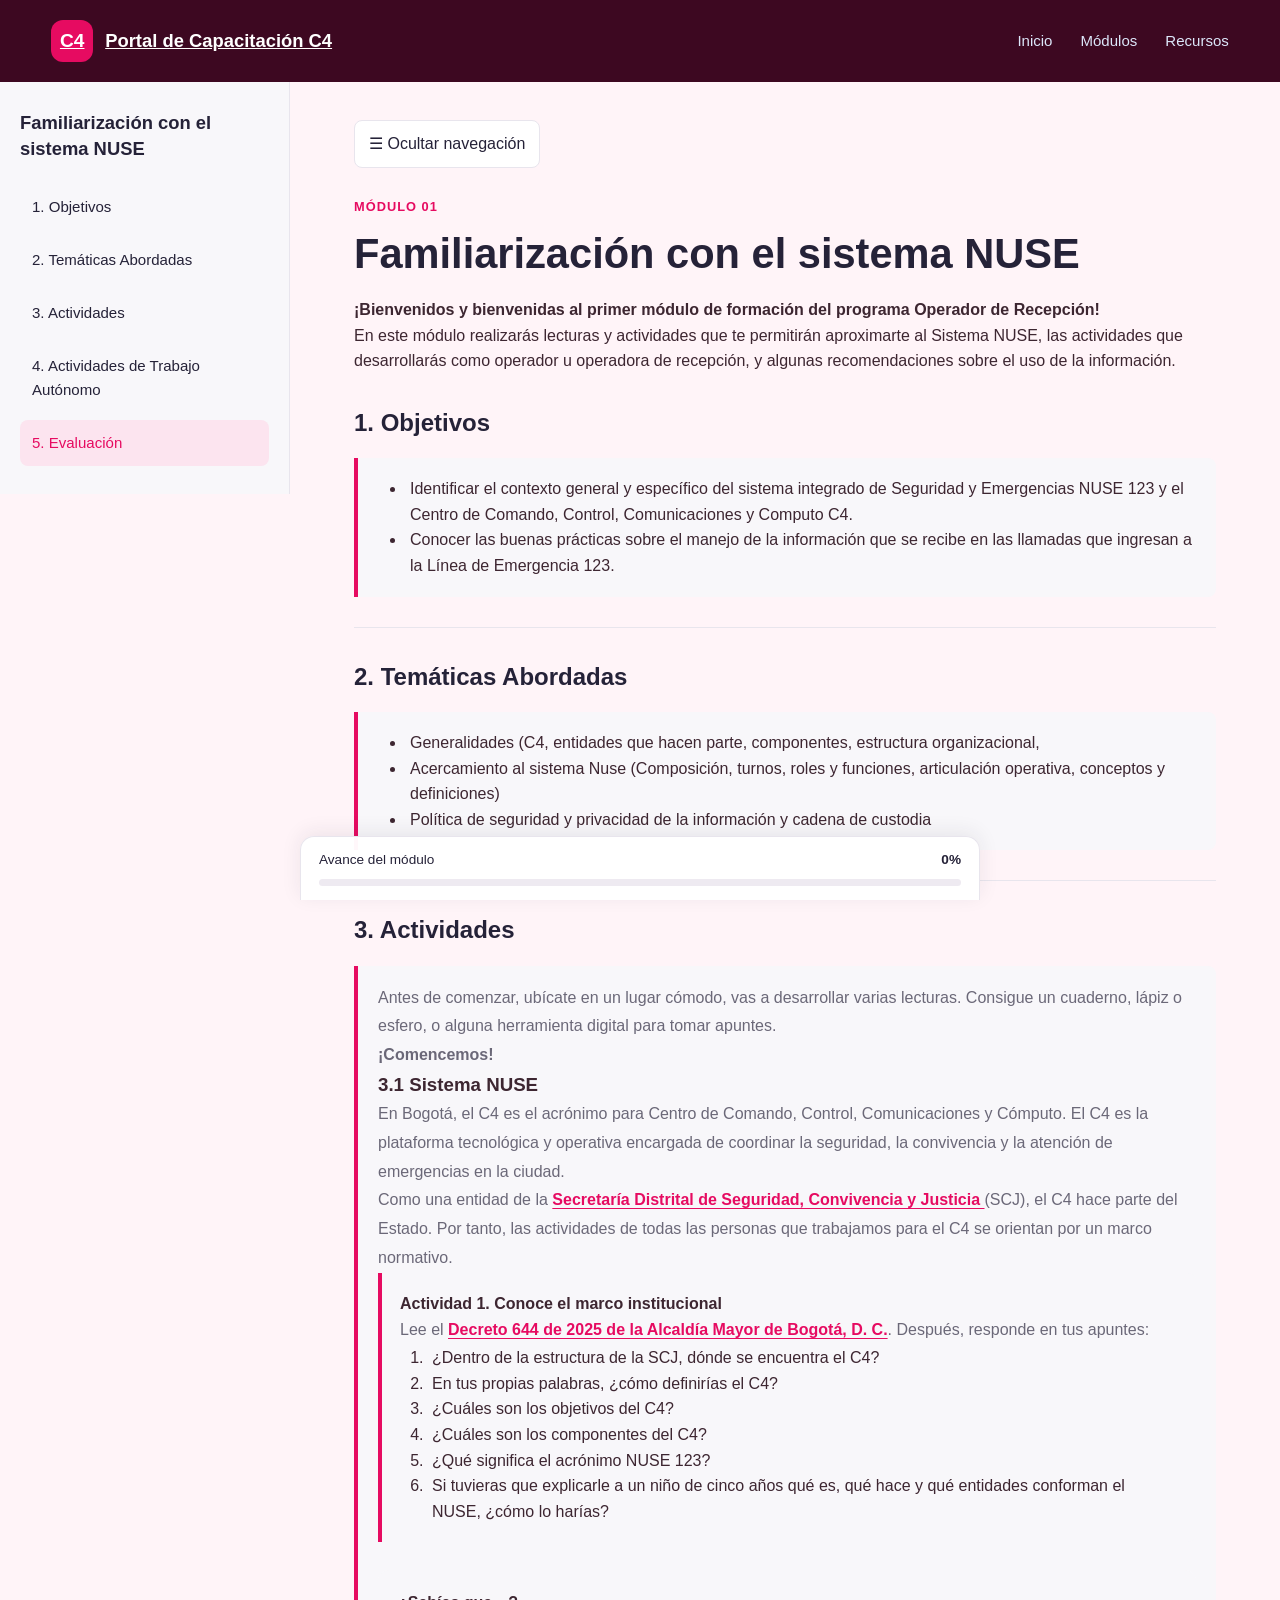
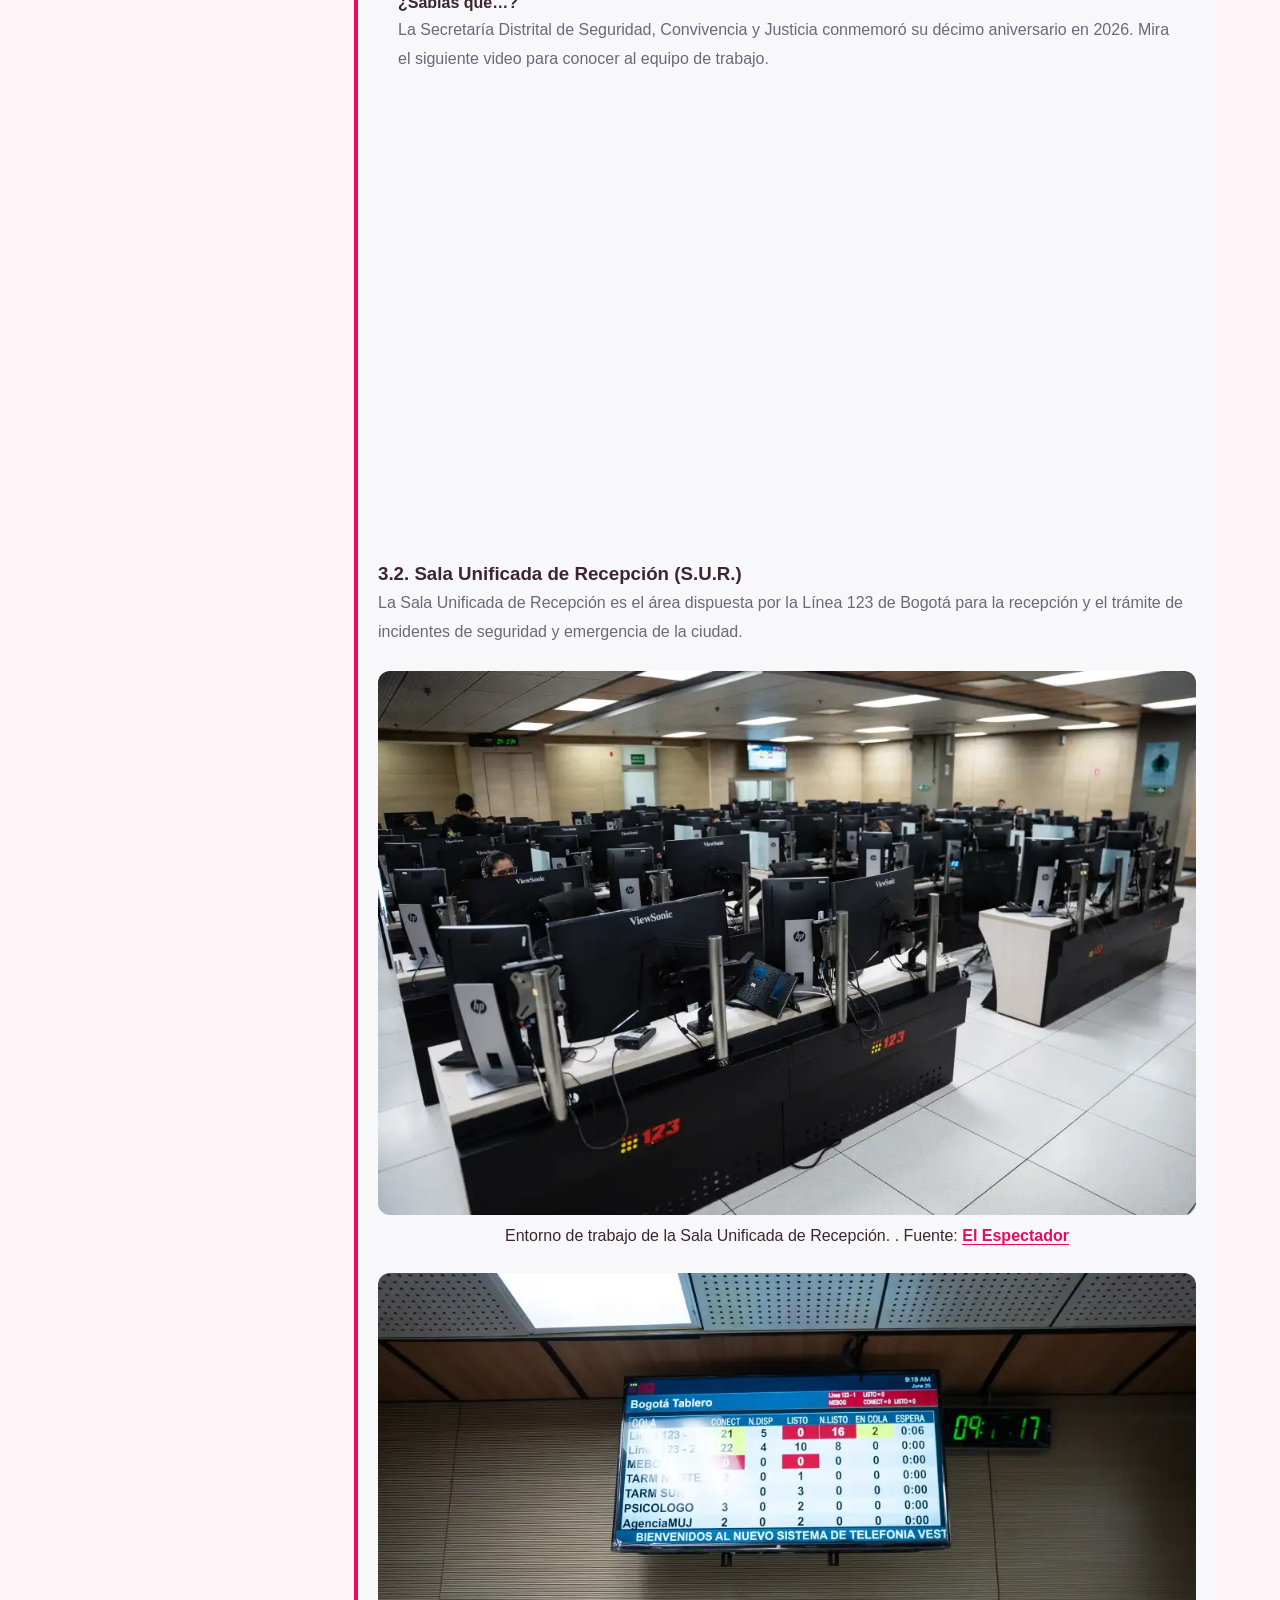
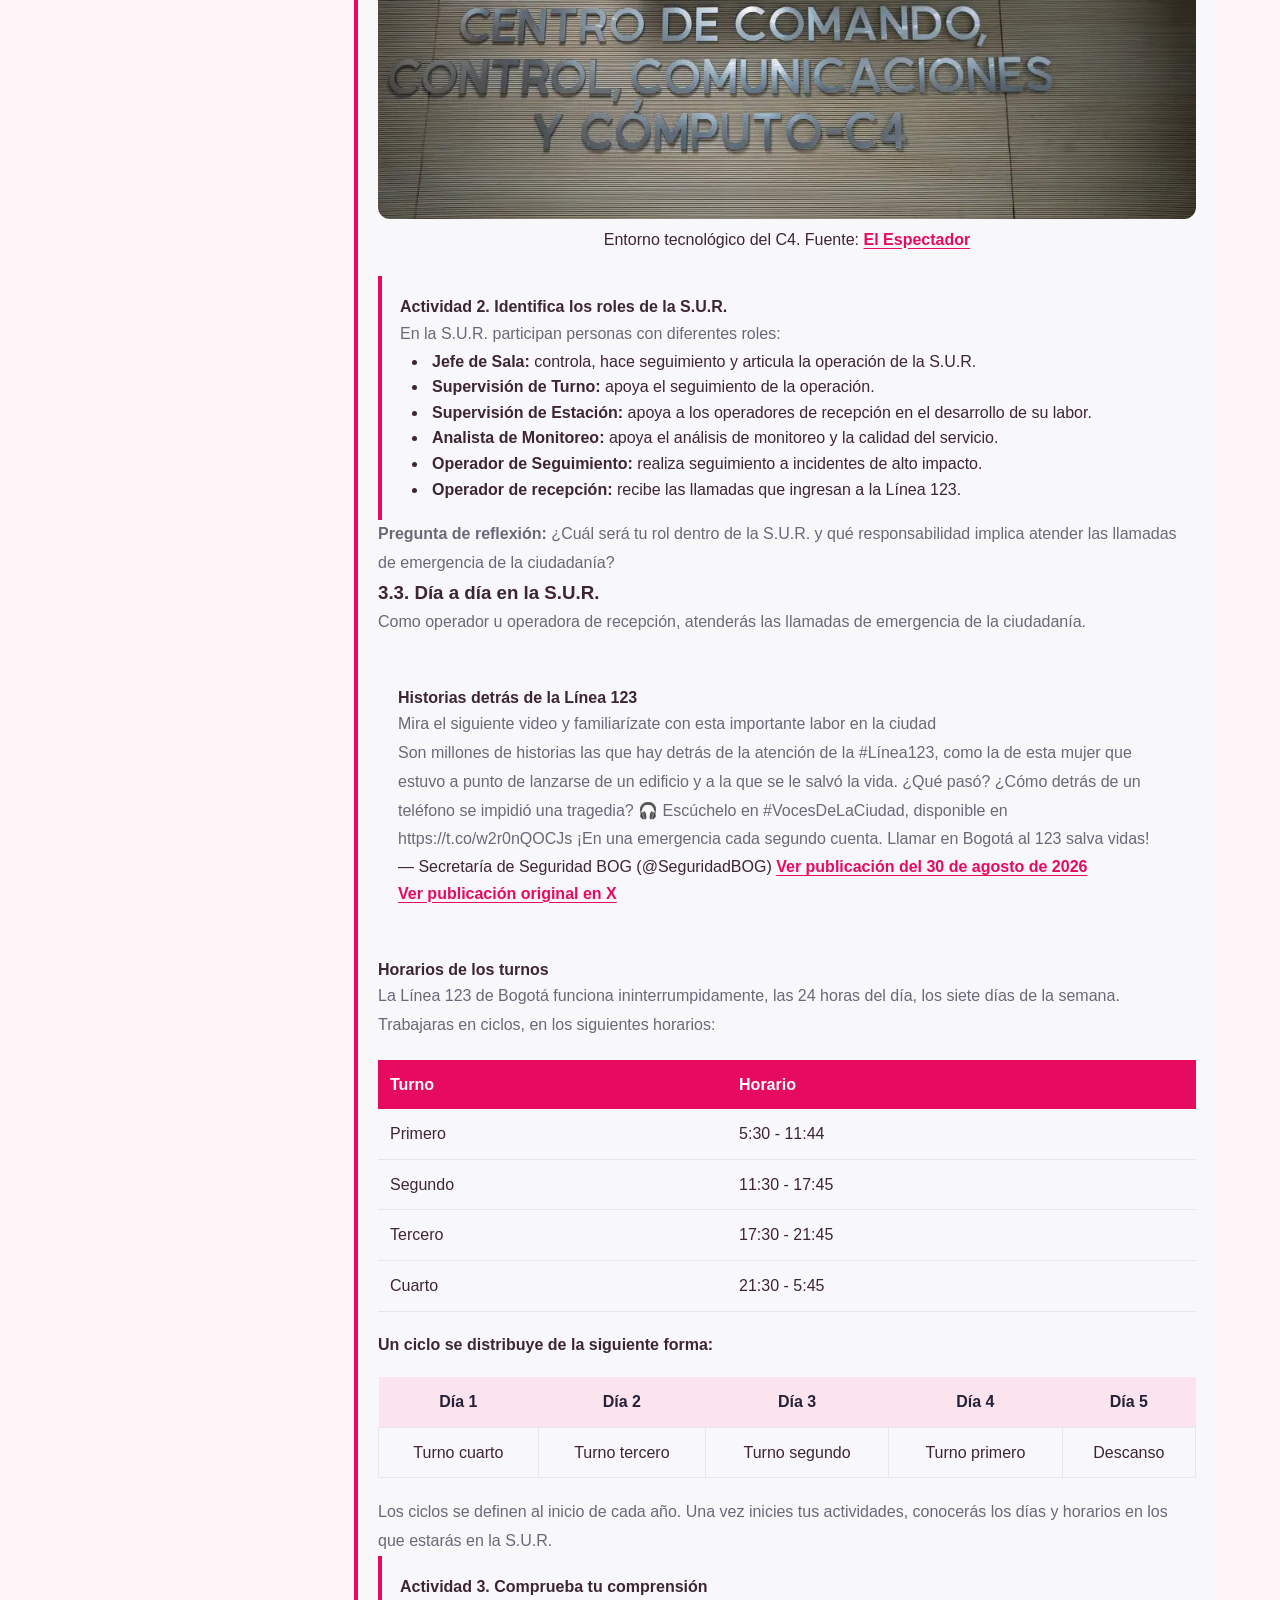
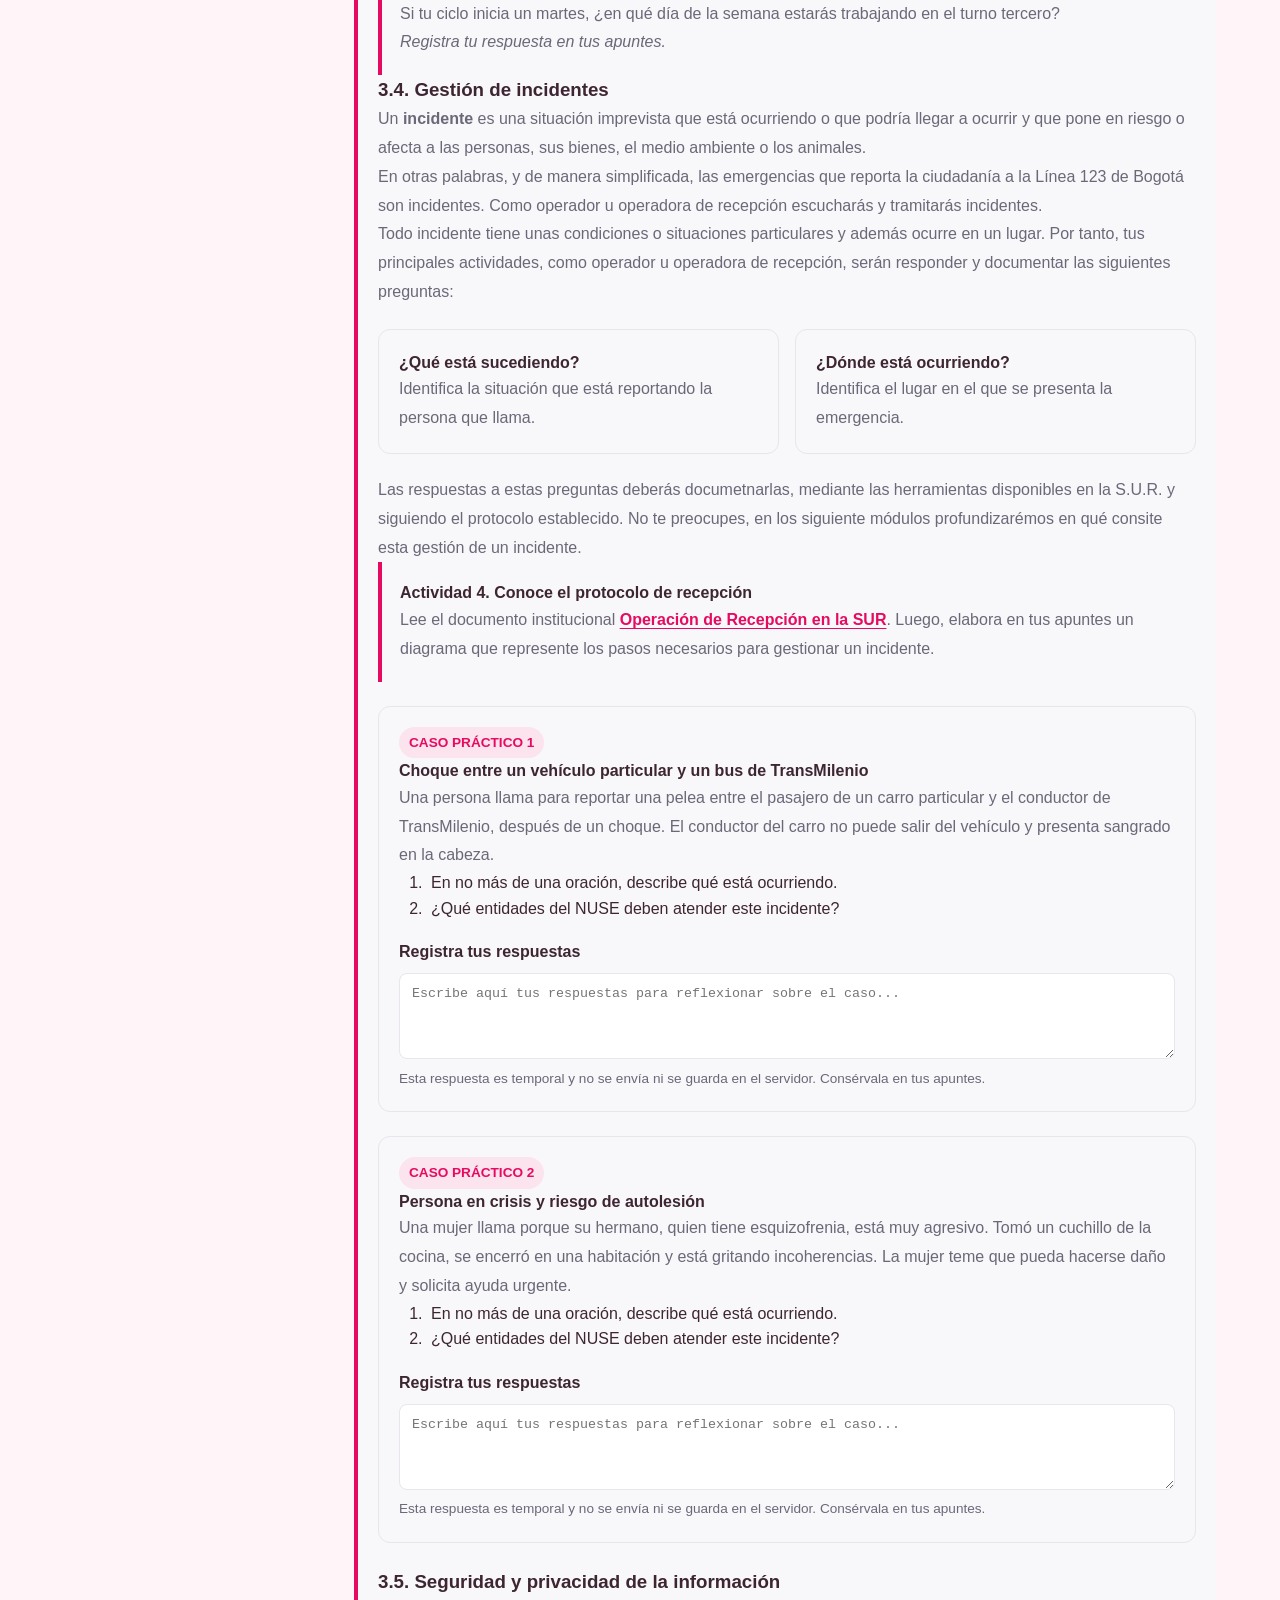
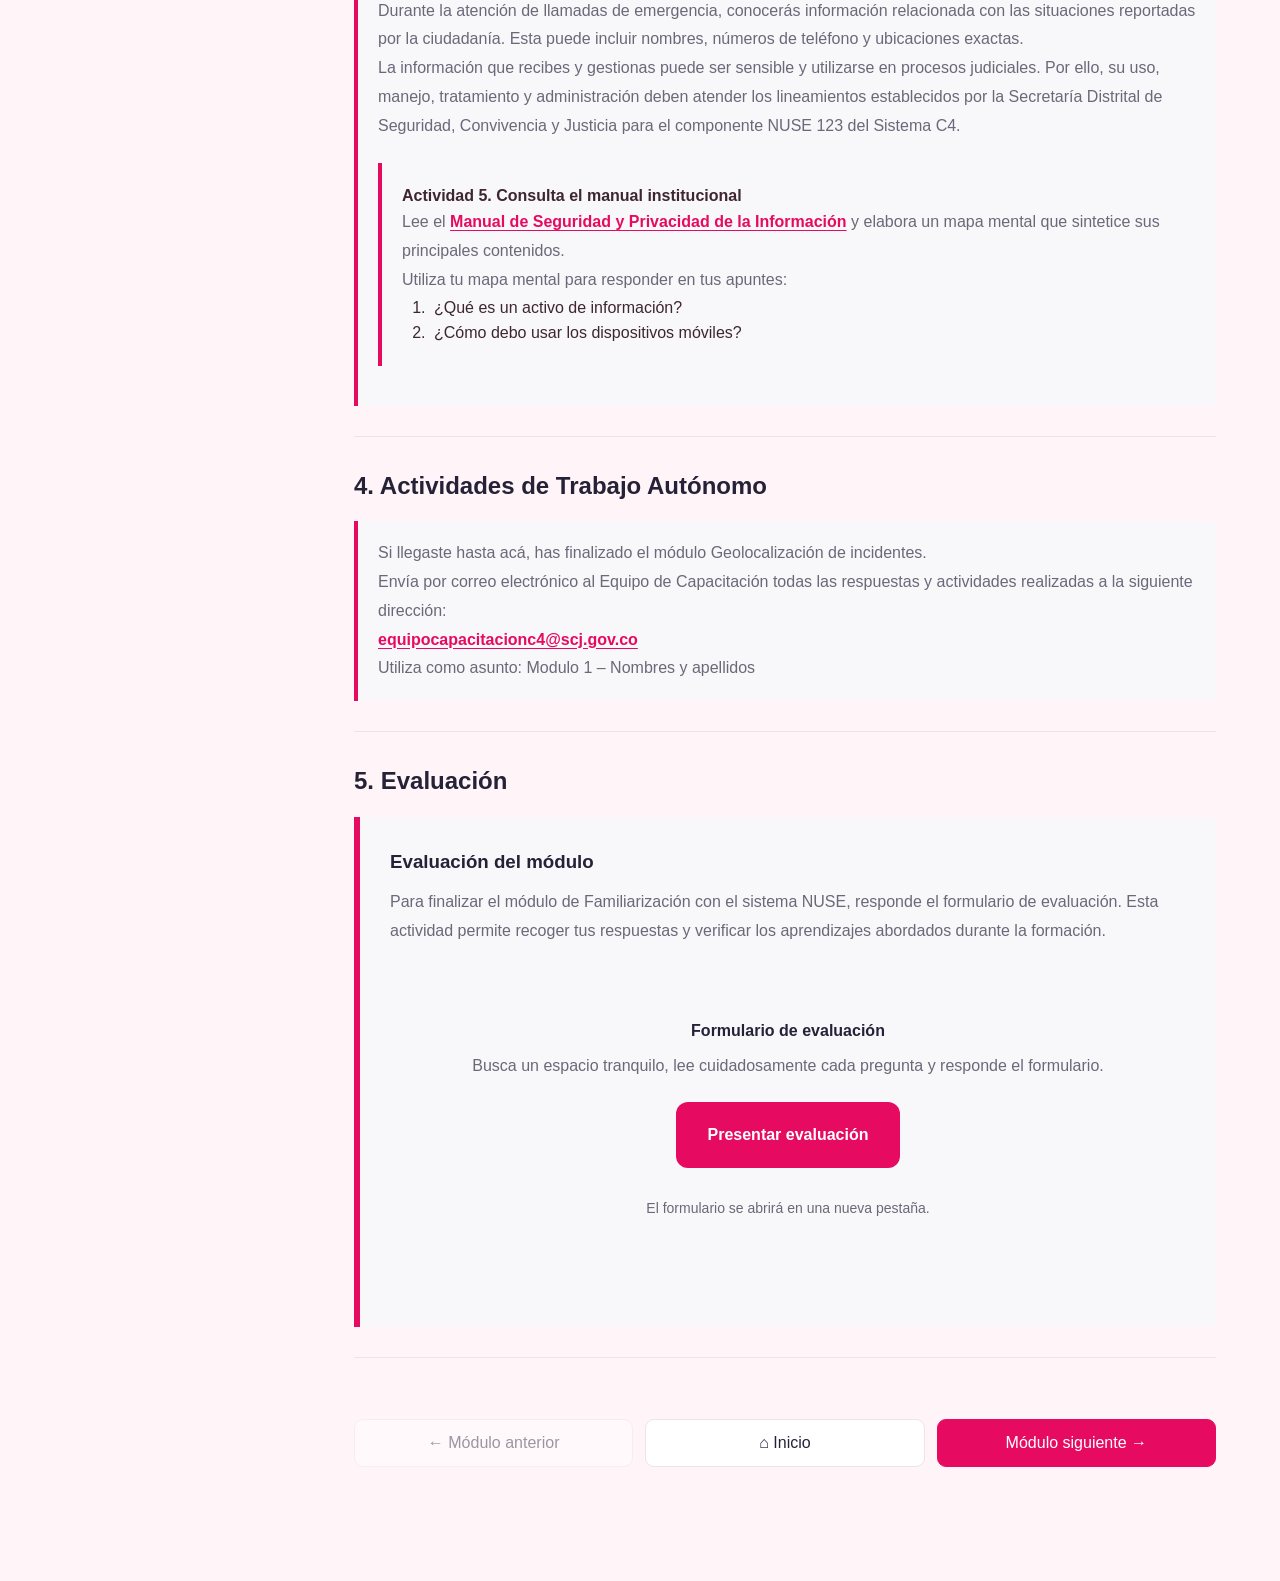
==== commit 81018db4: "Enhance sidebar layout for small screens Added responsive styles for sidebar in small screens." ====
--- a/modulos/familiarizacion-nuse.html
+++ b/modulos/familiarizacion-nuse.html
@@ -34,14 +34,37 @@
             display: flex;
             min-height: calc(100vh - 140px);
         }
-
+        
         .module-sidebar {
             width: 290px;
             flex-shrink: 0;
+            align-self: flex-start;
+            position: sticky;
+            top: 16px;
+            max-height: calc(100vh - 32px);
+            overflow-y: auto;
             padding: 28px 20px;
             border-right: 1px solid var(--module-border);
             background: var(--module-background);
             transition: width .25s ease, padding .25s ease;
+        }
+        
+        /* Adaptación para pantallas pequeñas */
+        @media (max-width: 760px) {
+            .module-layout {
+                display: block;
+            }
+        
+            .module-sidebar {
+                position: relative;
+                top: auto;
+                width: 100%;
+                max-height: none;
+                overflow-y: visible;
+                box-sizing: border-box;
+                border-right: none;
+                border-bottom: 1px solid var(--module-border);
+            }
         }
 
         .module-sidebar h2 {
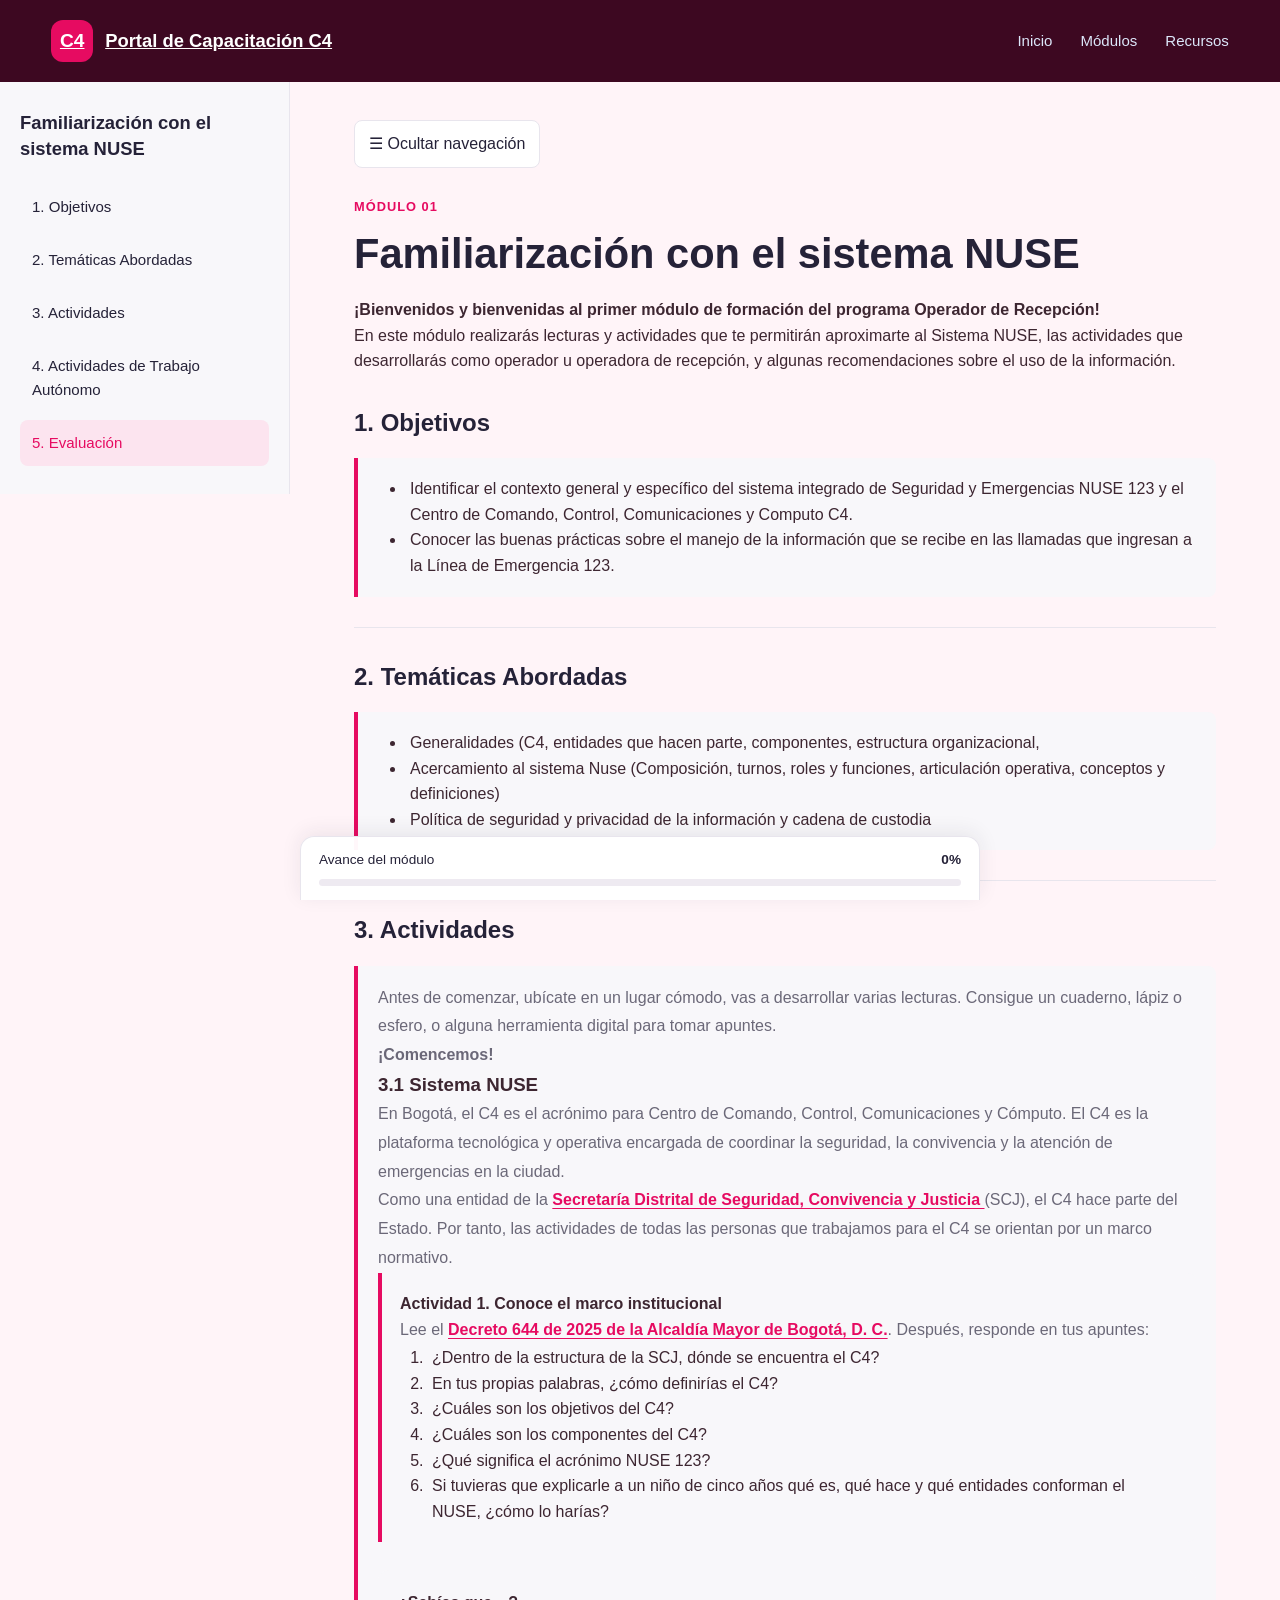
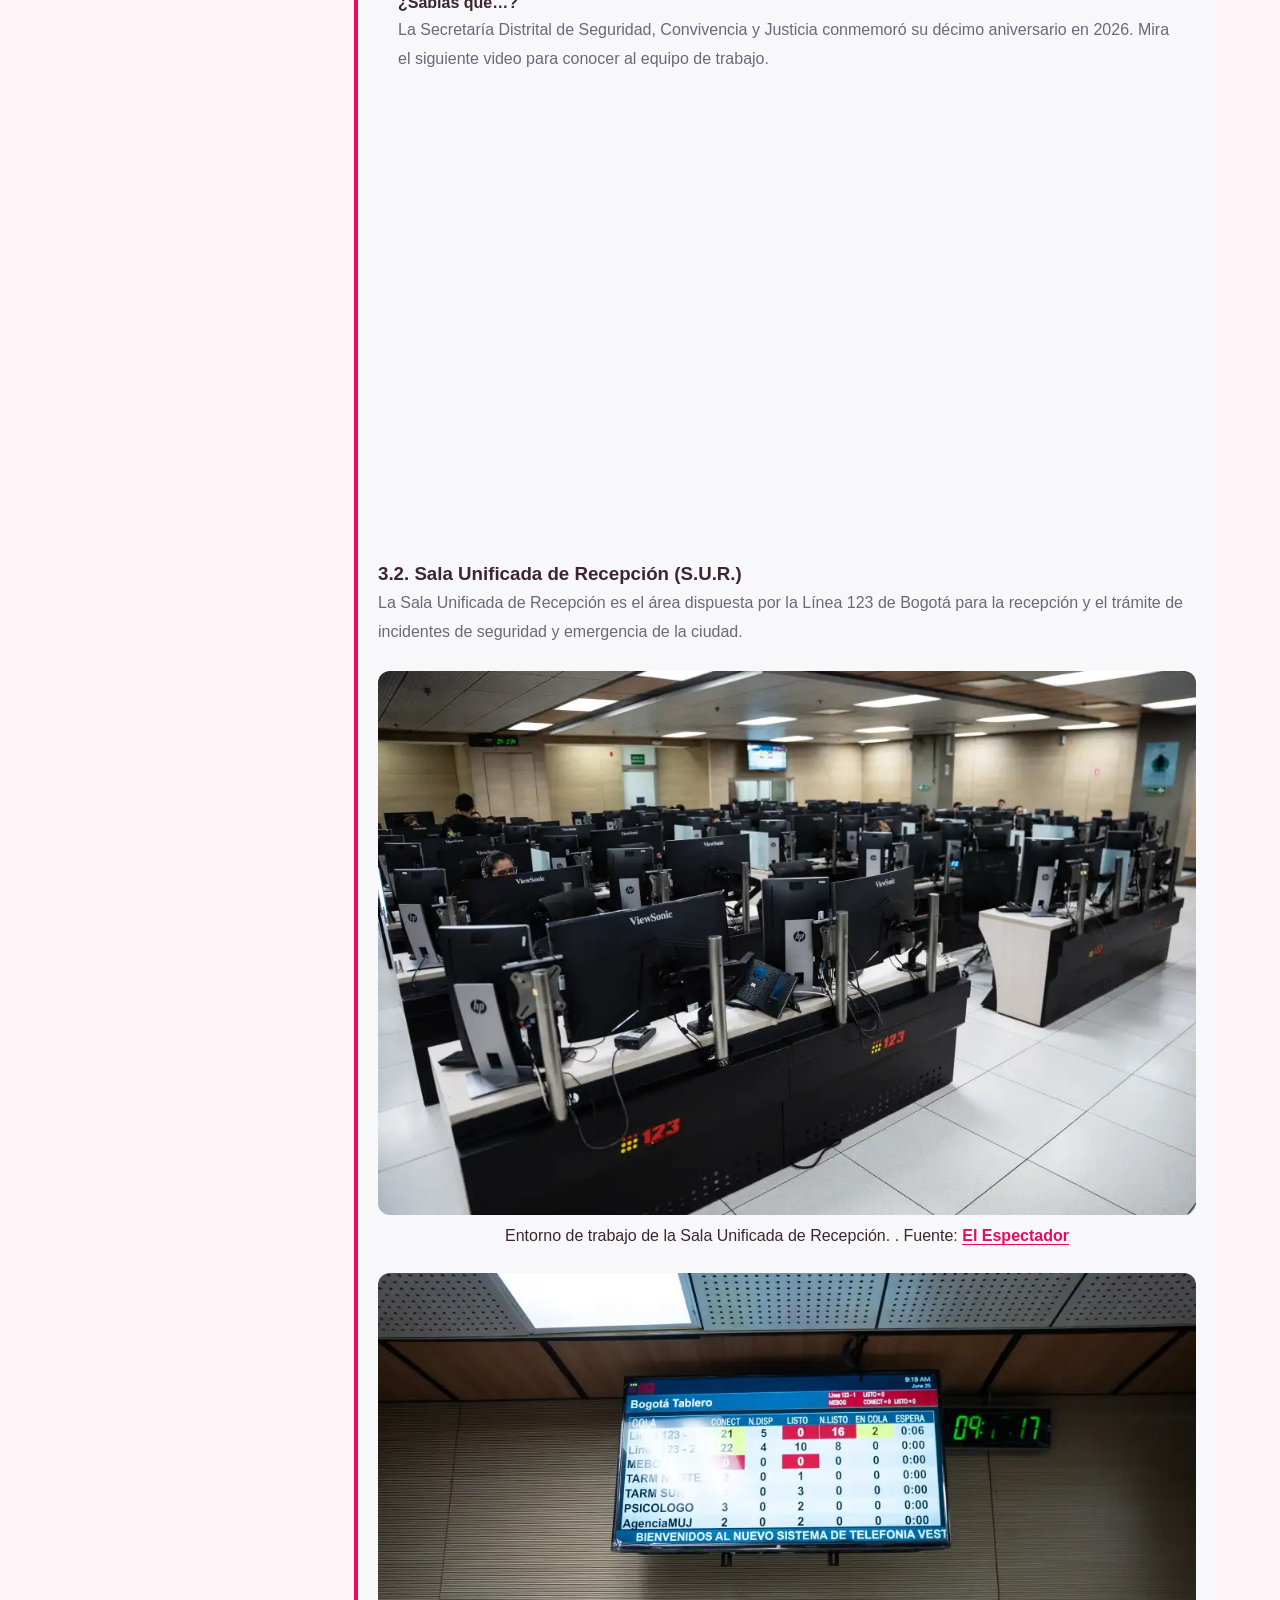
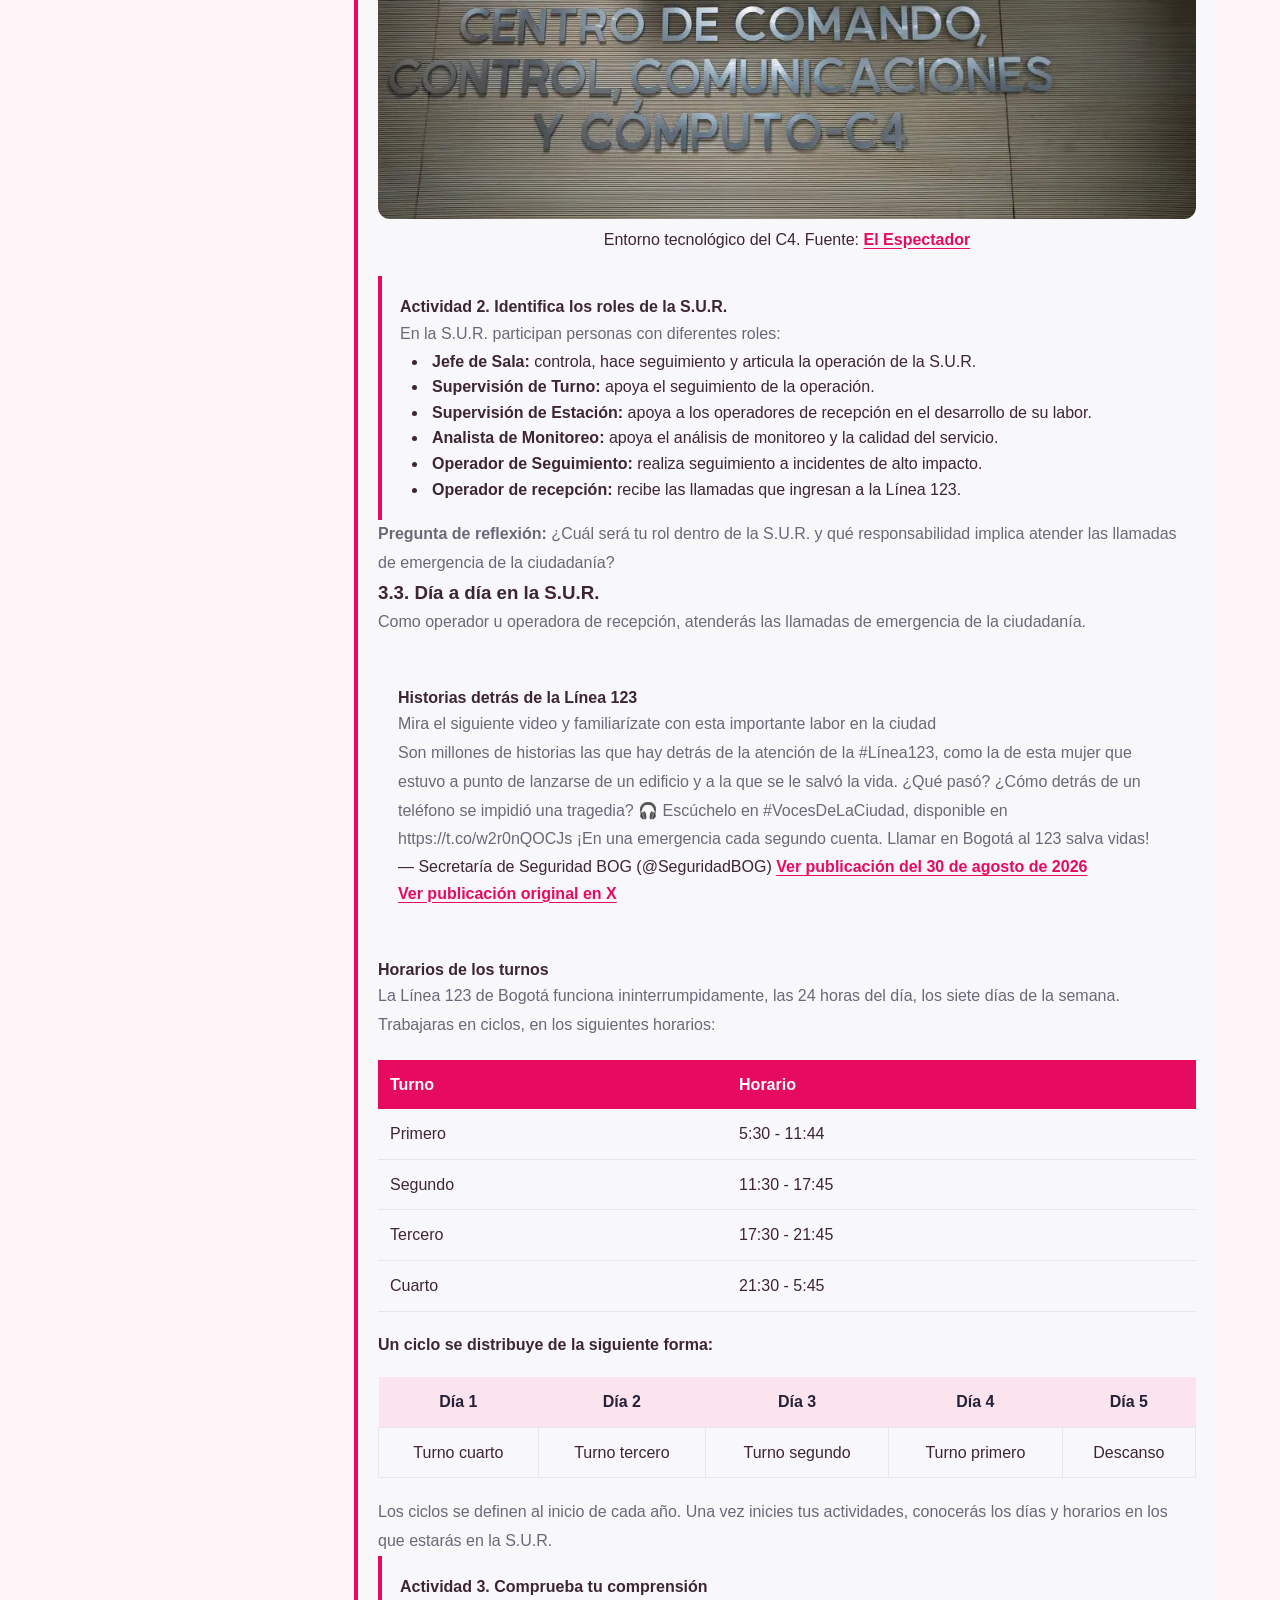
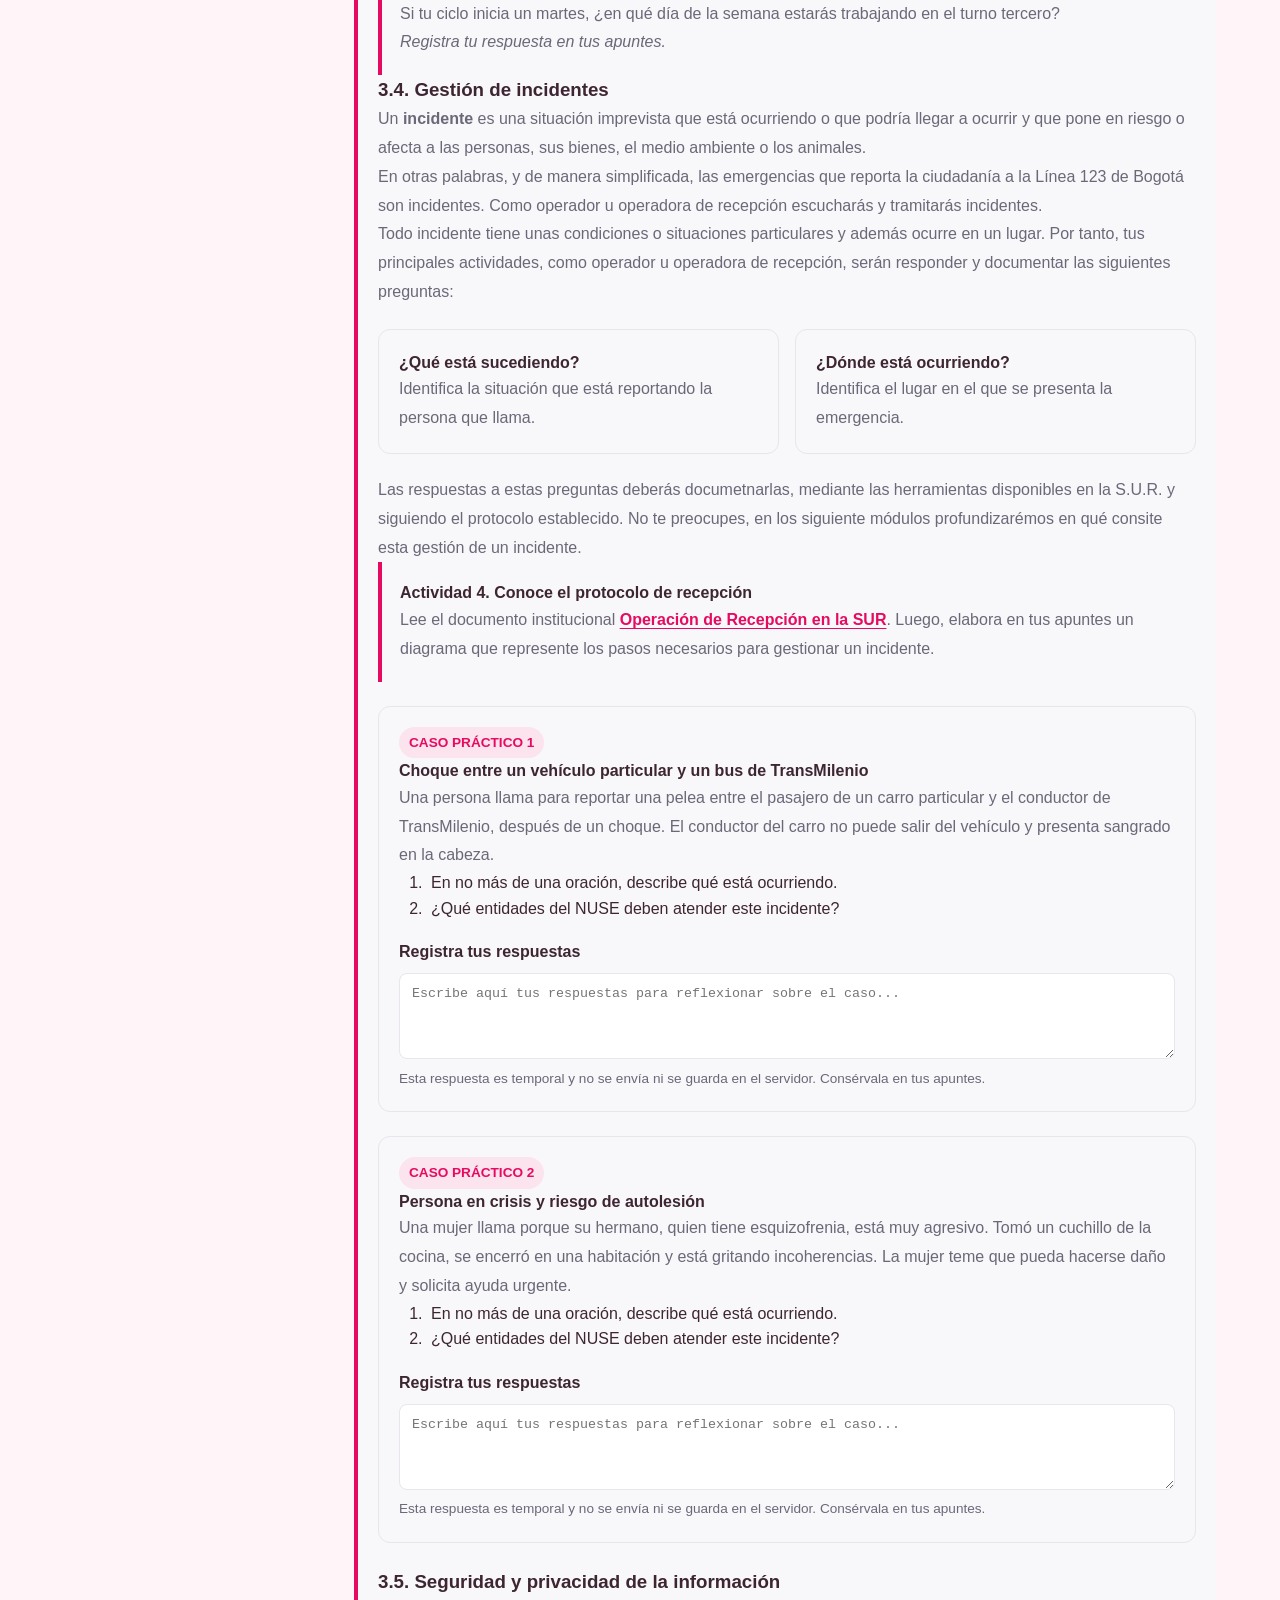
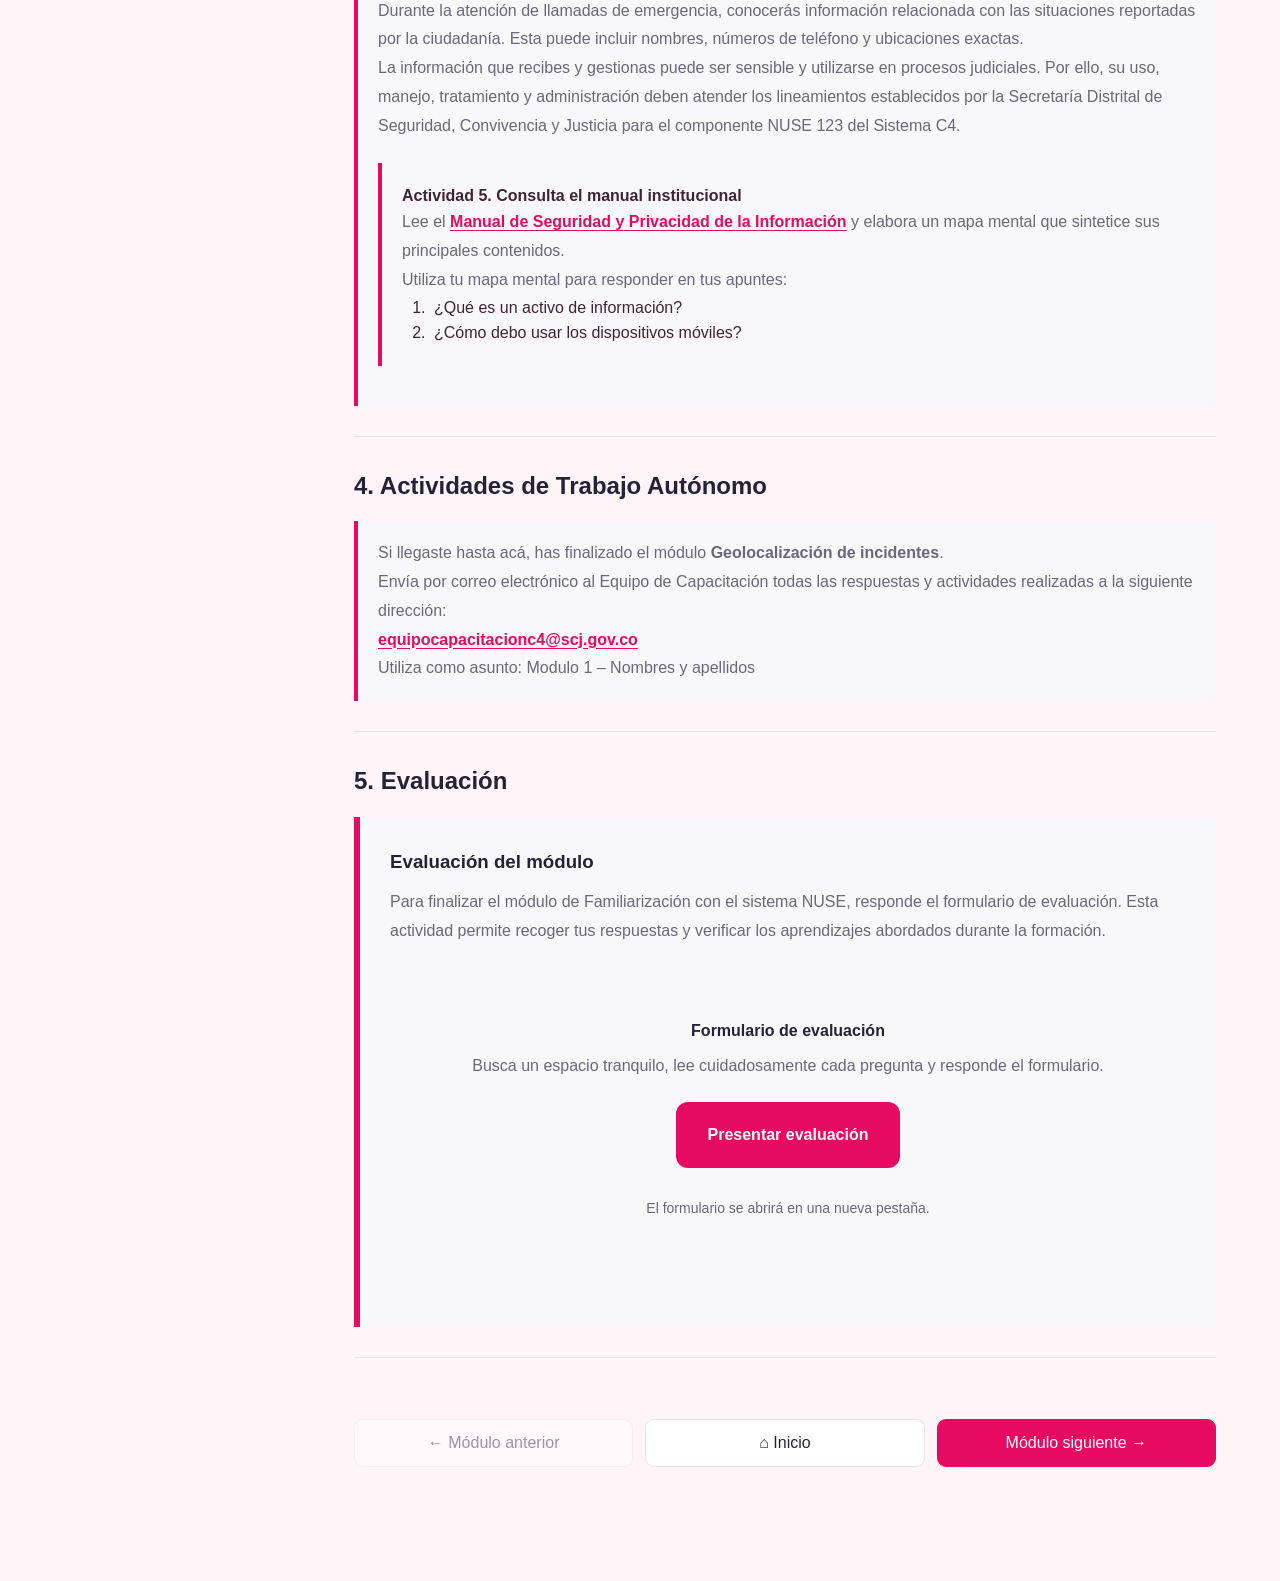
==== commit a517460c: "Emphasize module name in completion message" ====
--- a/modulos/familiarizacion-nuse.html
+++ b/modulos/familiarizacion-nuse.html
@@ -2,6 +2,7 @@
 <!DOCTYPE html>
 <html lang="es">
 <head>
+    <link rel="icon" type="image/png" href="/operadoresC4/assets/img/logo.png">
     <meta charset="UTF-8">
     <meta name="viewport" content="width=device-width, initial-scale=1.0">
     <meta name="theme-color" content="#E60B61">
@@ -747,7 +748,7 @@
         <section class="module-content-section" id="trabajo-autonomo">
             <h2>4. Actividades de Trabajo Autónomo</h2>
             <div class="module-placeholder">
-                <p>Si llegaste hasta acá, has finalizado el módulo Geolocalización de incidentes.</p>
+                <p>Si llegaste hasta acá, has finalizado el módulo <strong>Geolocalización de incidentes</strong>.</p>
                 <p>Envía por correo electrónico al Equipo de Capacitación todas las respuestas y actividades realizadas a la siguiente dirección:</p>
                 <p><a class="module-link" href="mailto:equipocapacitacionc4@scj.gov.co">equipocapacitacionc4@scj.gov.co</a></p>
                 <p>Utiliza como asunto: Modulo 1 – Nombres y apellidos</p>
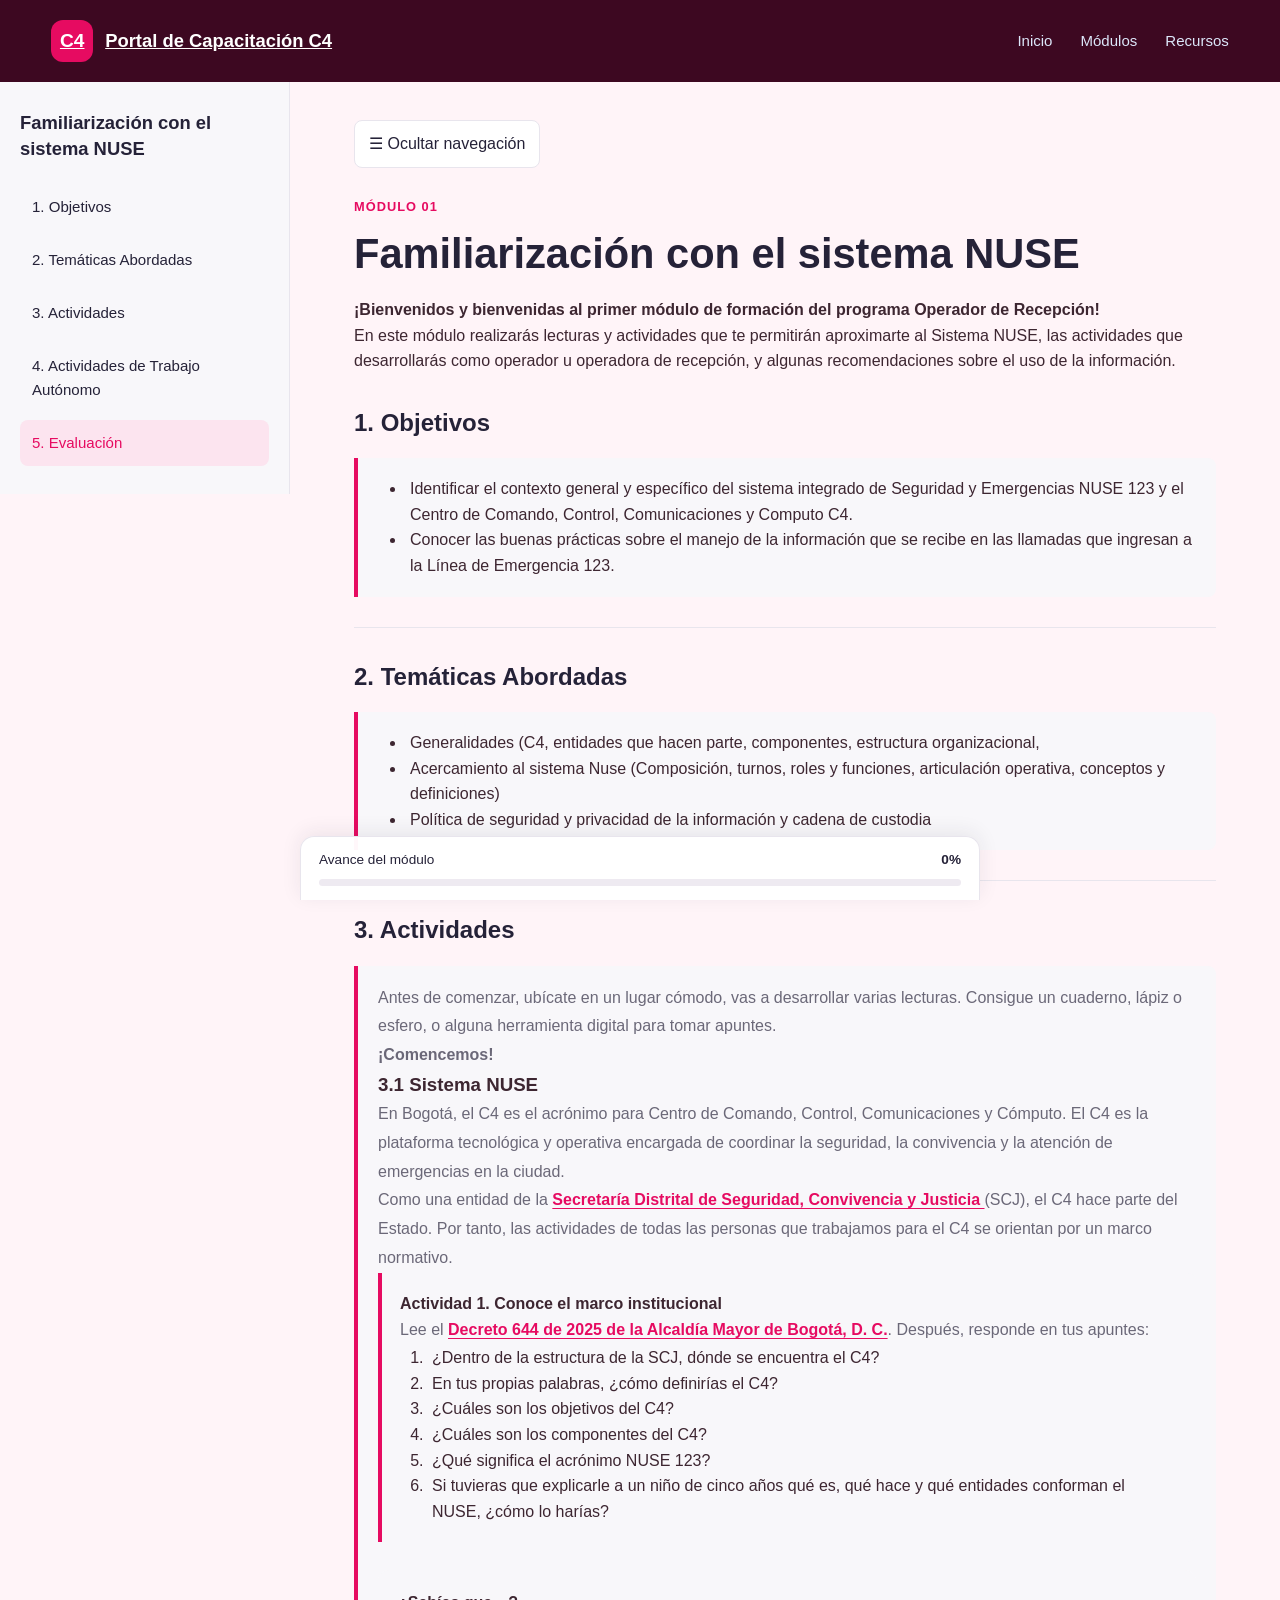
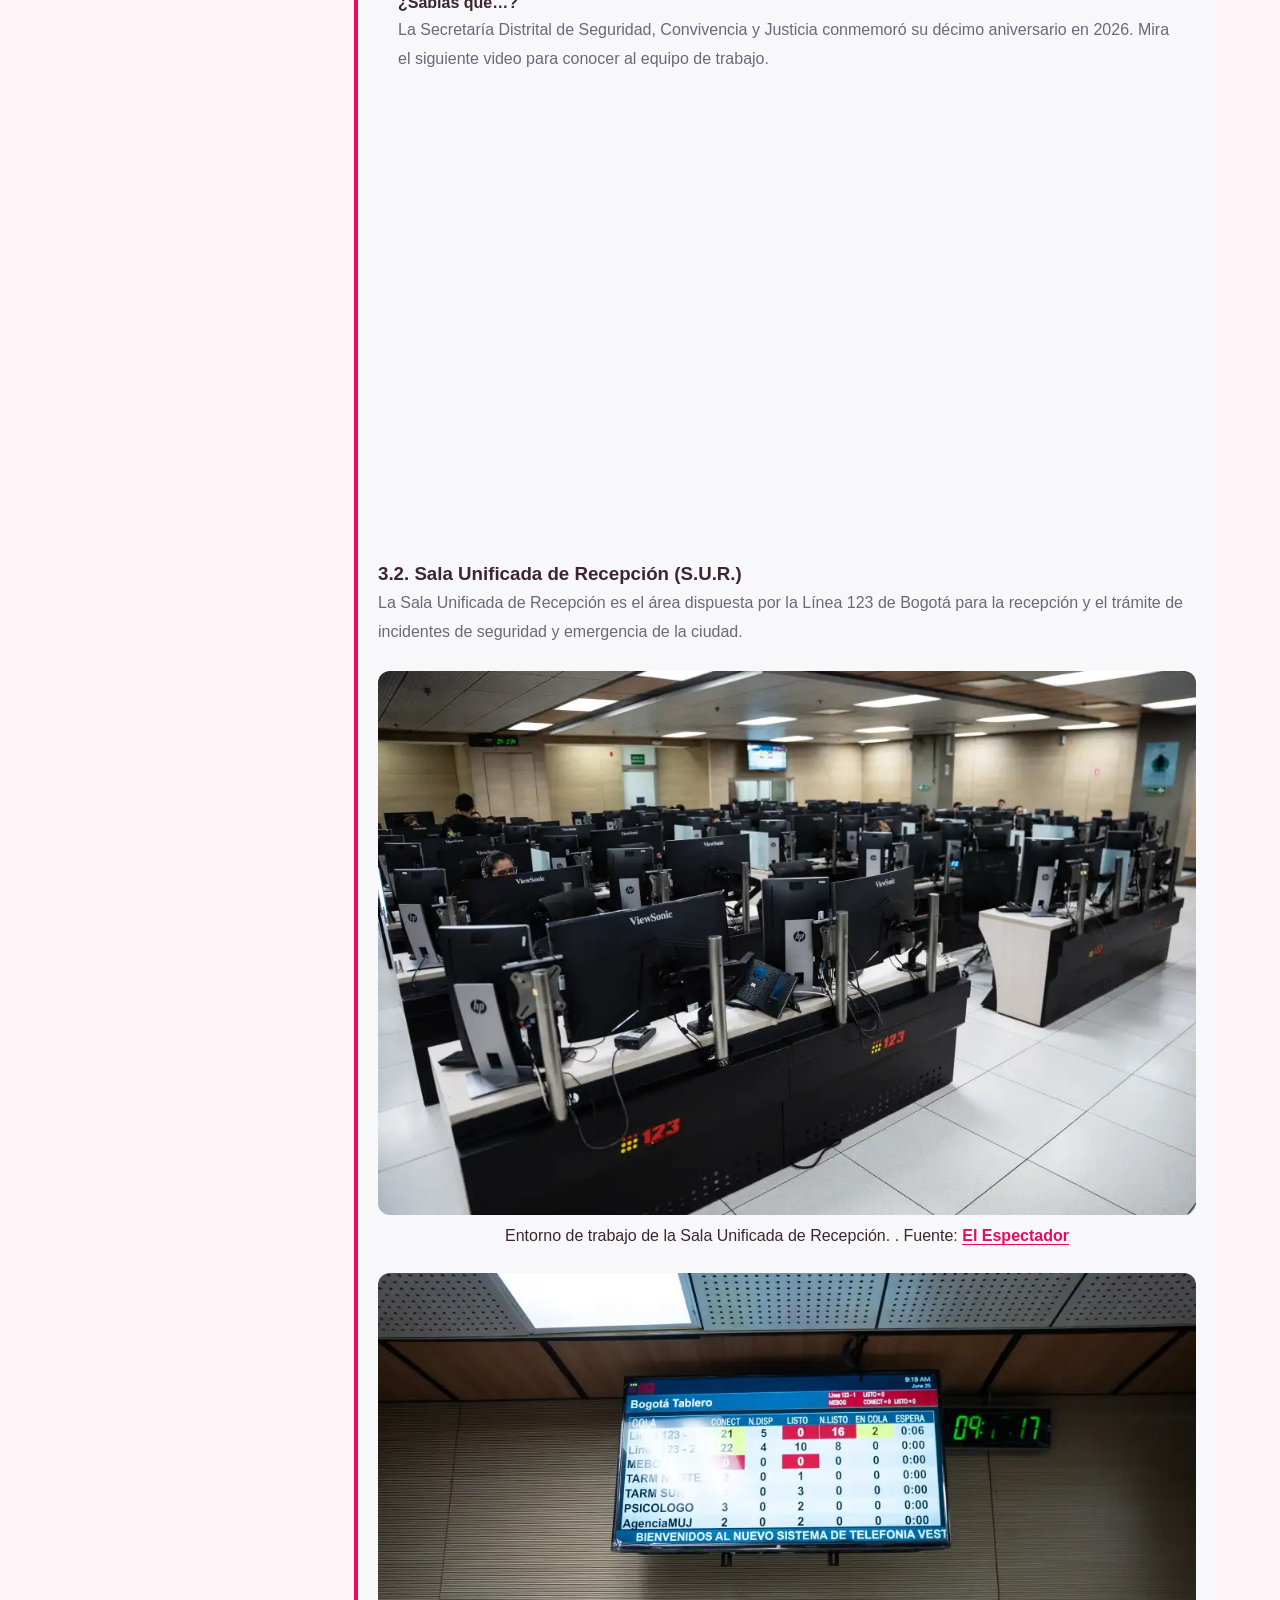
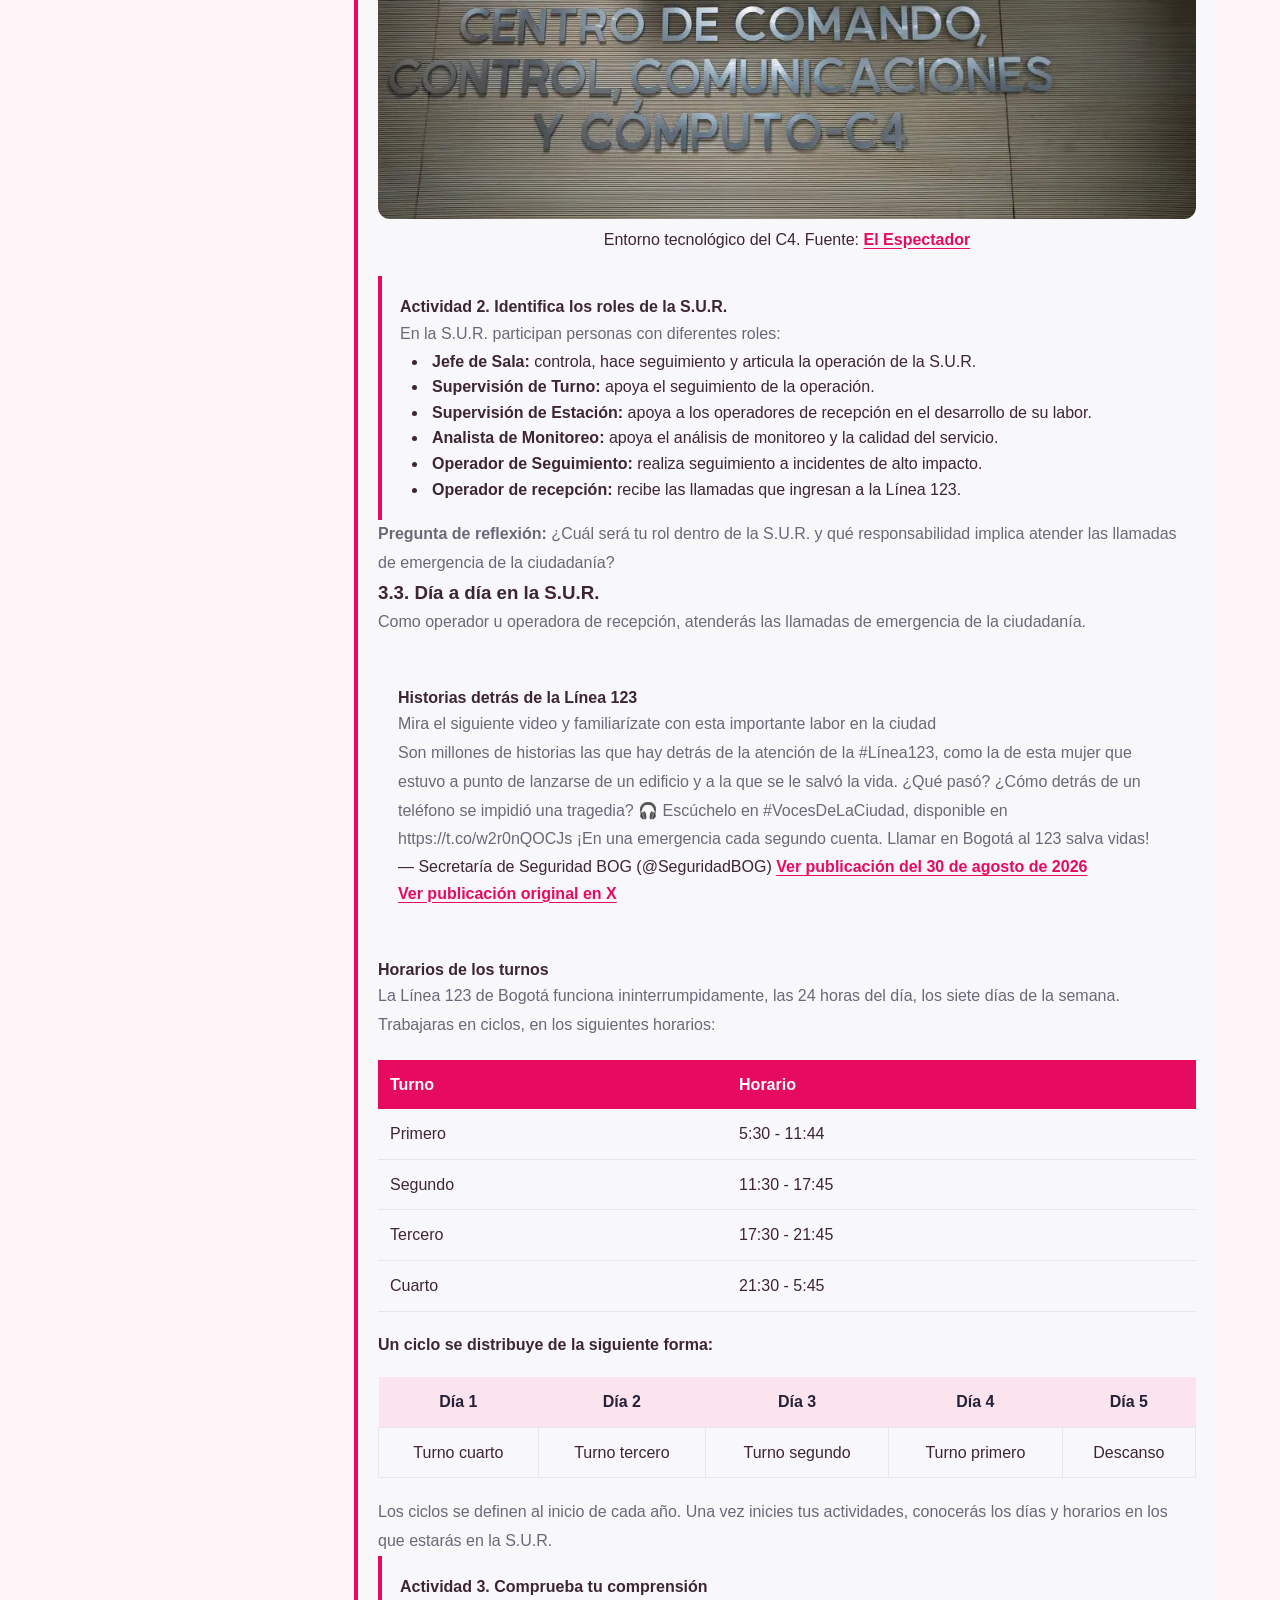
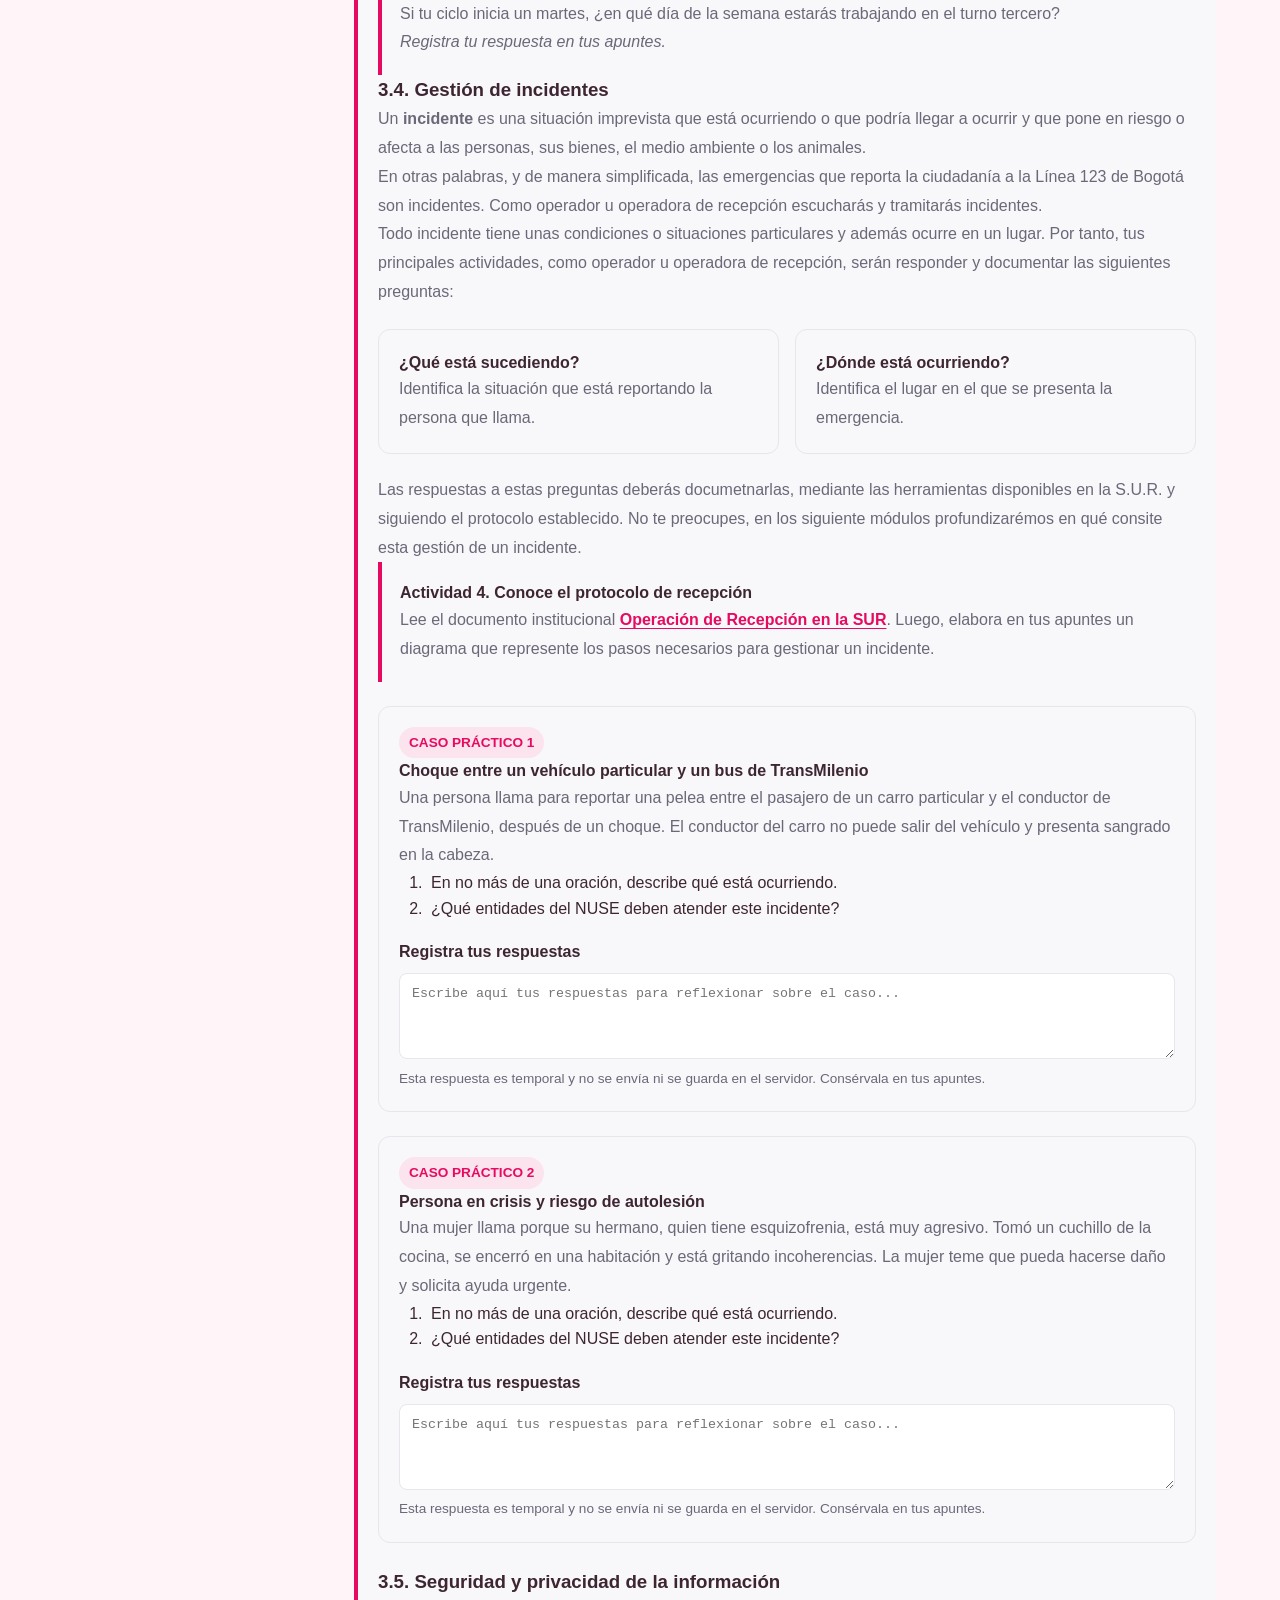
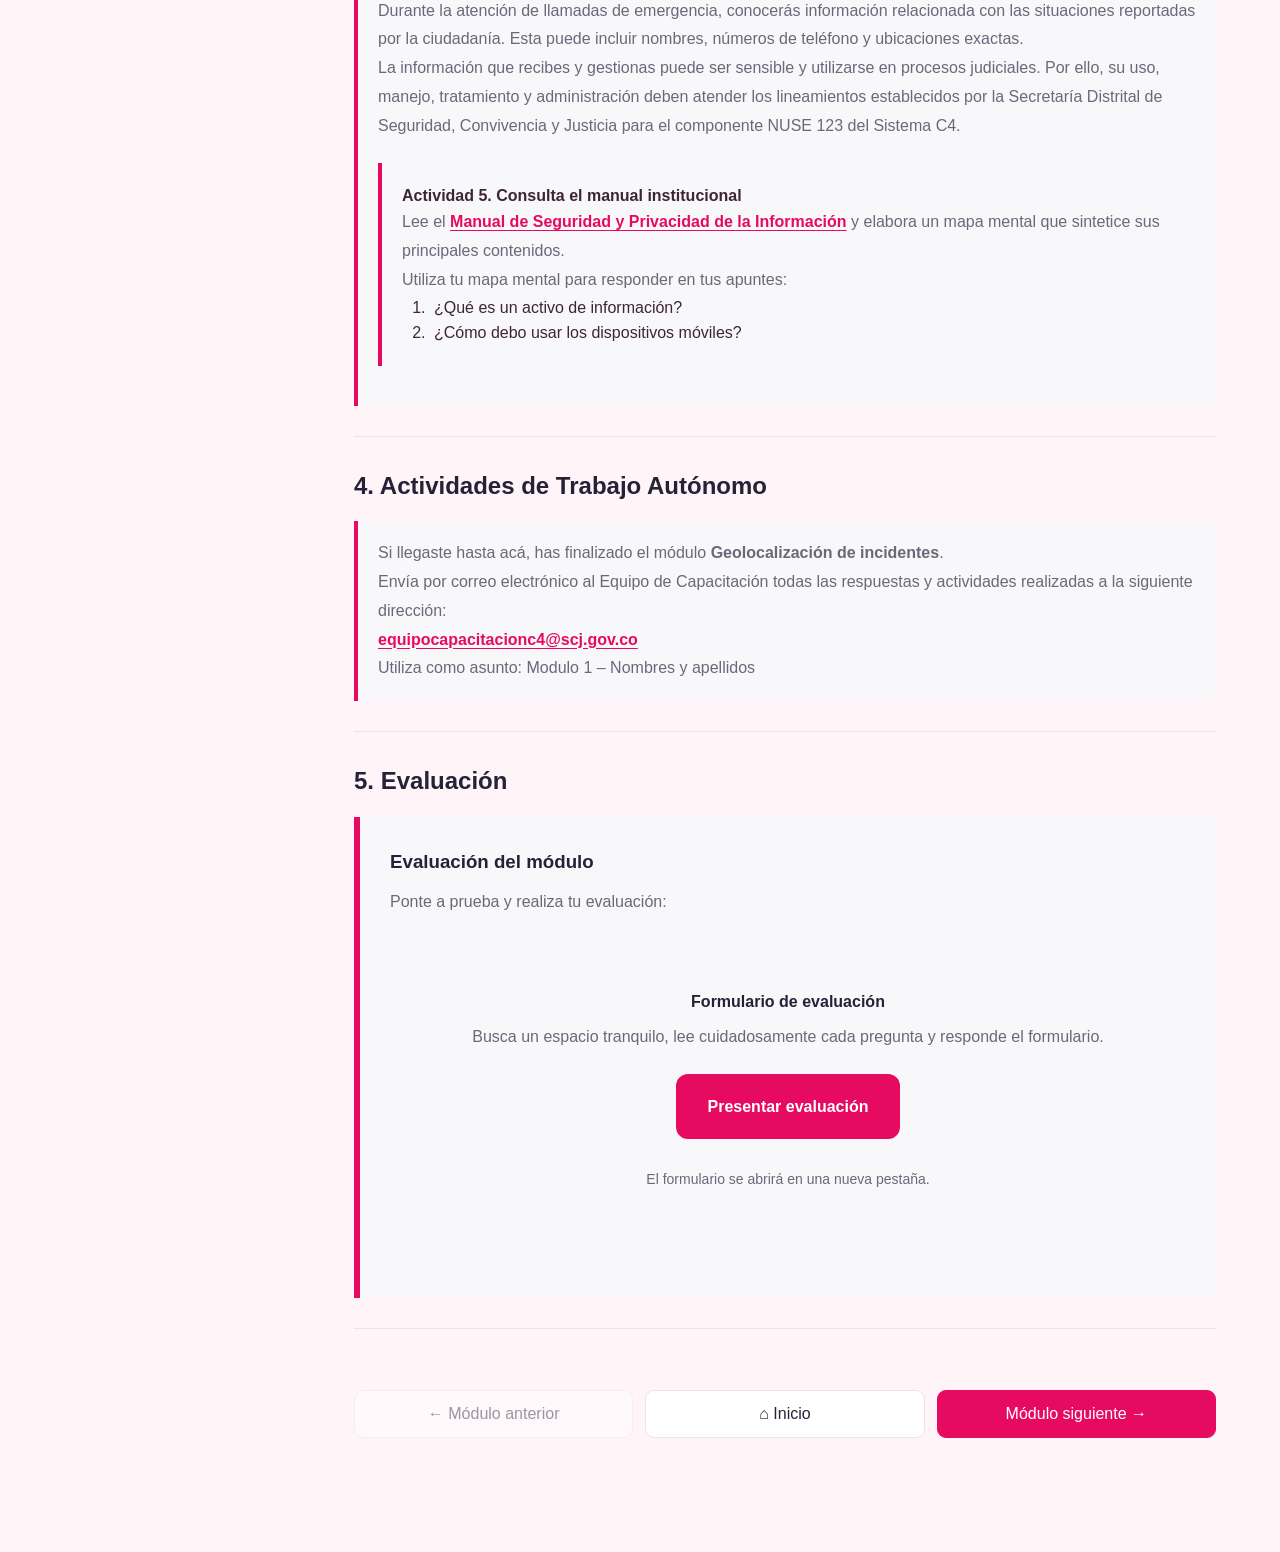
==== commit 94f004a0: "Revise evaluation instructions in familiarization module Updated the evaluation prompt for the NUSE " ====
--- a/modulos/familiarizacion-nuse.html
+++ b/modulos/familiarizacion-nuse.html
@@ -763,7 +763,7 @@
                 <div class="module-placeholder" style="padding: 30px; background: #F8F7FA; border-left: 6px solid #E60B61; border-radius: 0 8px 8px 0;">
                     <h3 style="margin: 0 0 12px; color: #252238;">Evaluación del módulo</h3>
                     <p style="margin: 0; color: #6B6878; line-height: 1.8;">
-                        Para finalizar el módulo de Familiarización con el sistema NUSE, responde el formulario de evaluación. Esta actividad permite recoger tus respuestas y verificar los aprendizajes abordados durante la formación.
+                    Ponte a prueba y realiza tu evaluación:
                     </p>
 
                     <div style="margin: 72px 0 76px; text-align: center;">
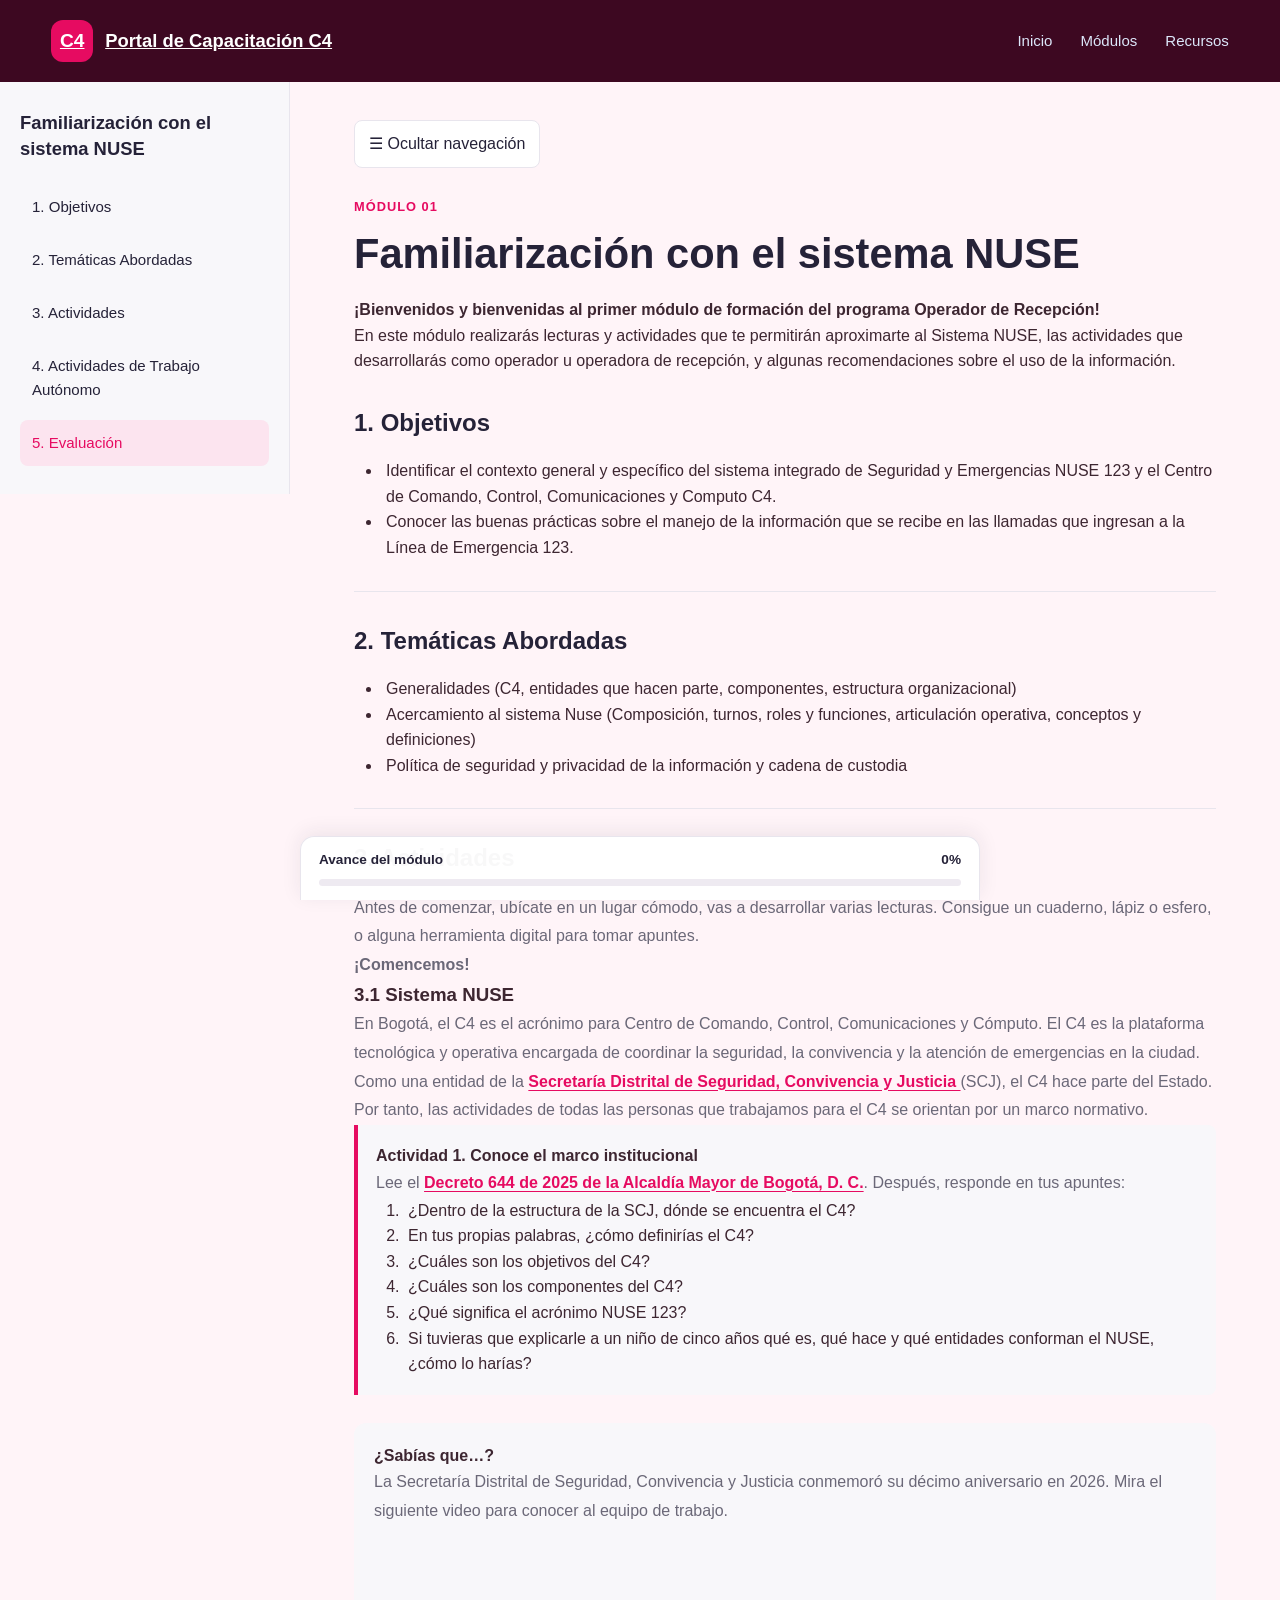
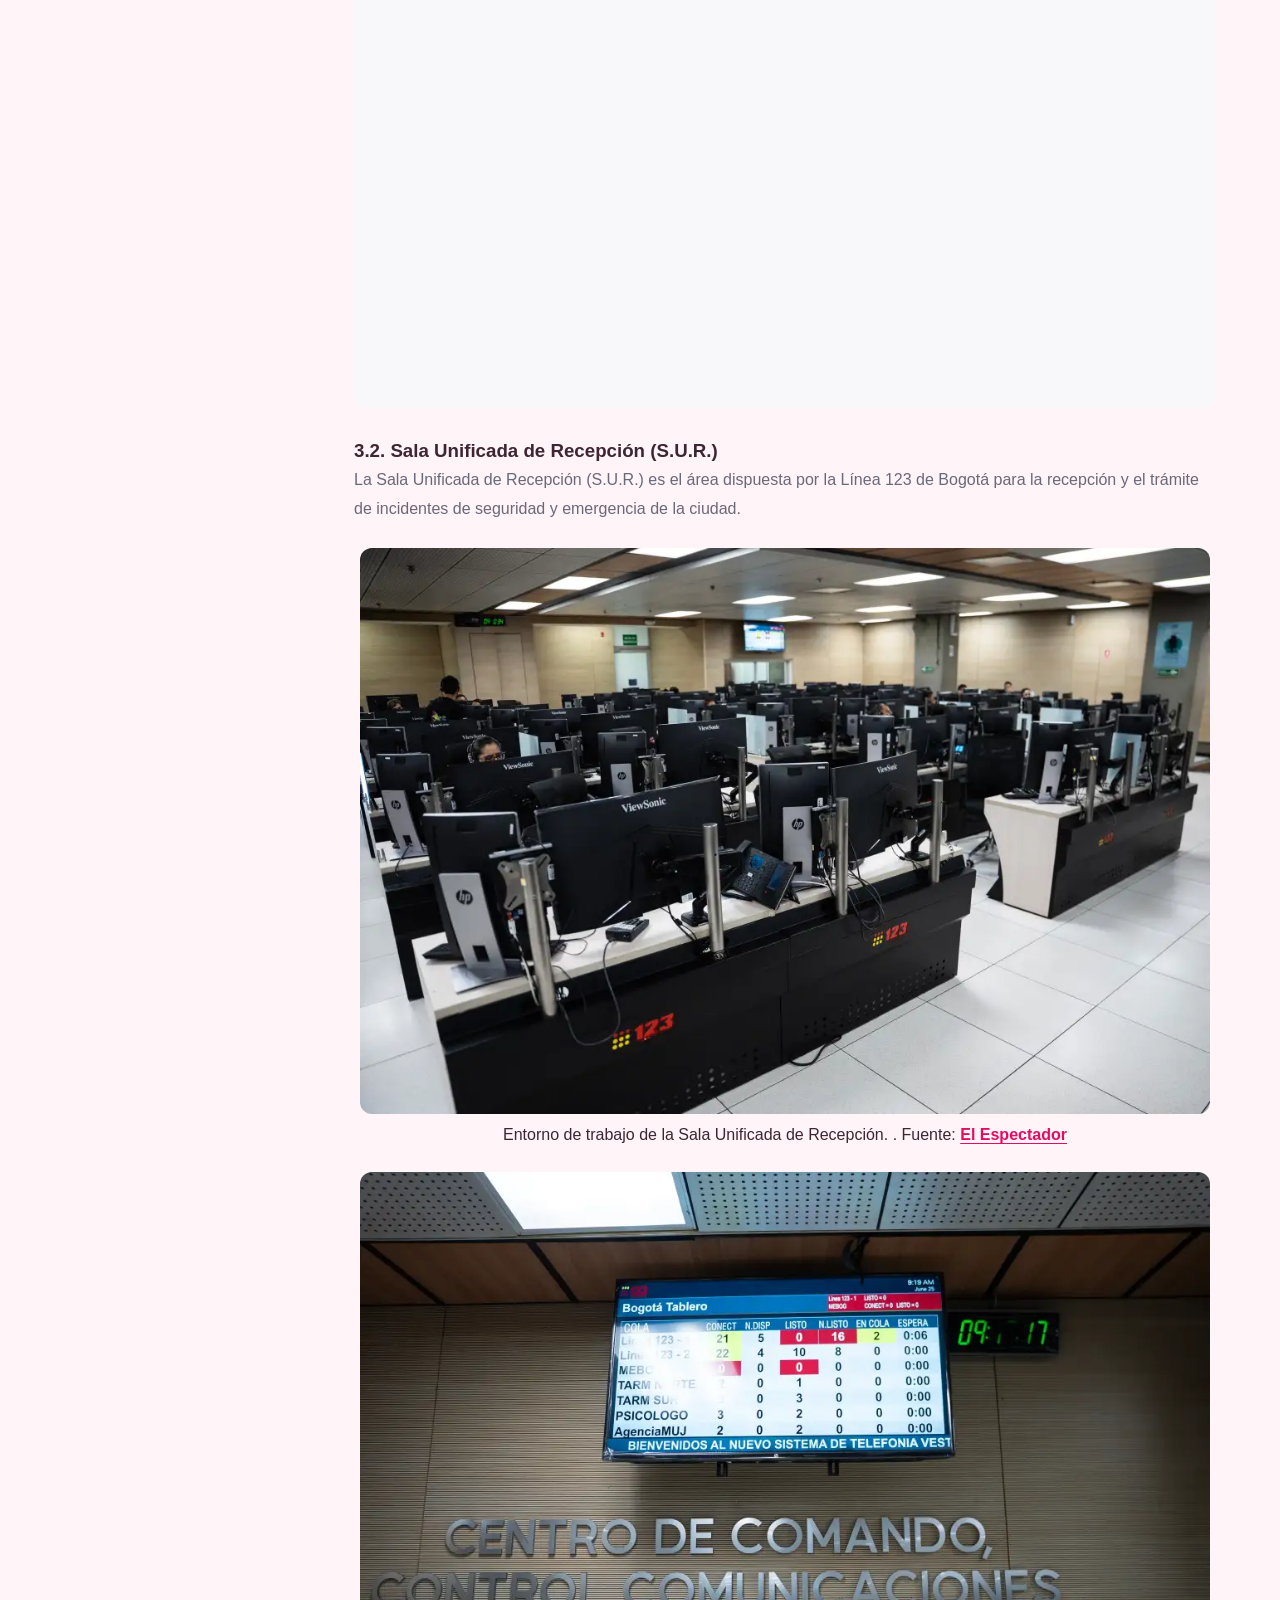
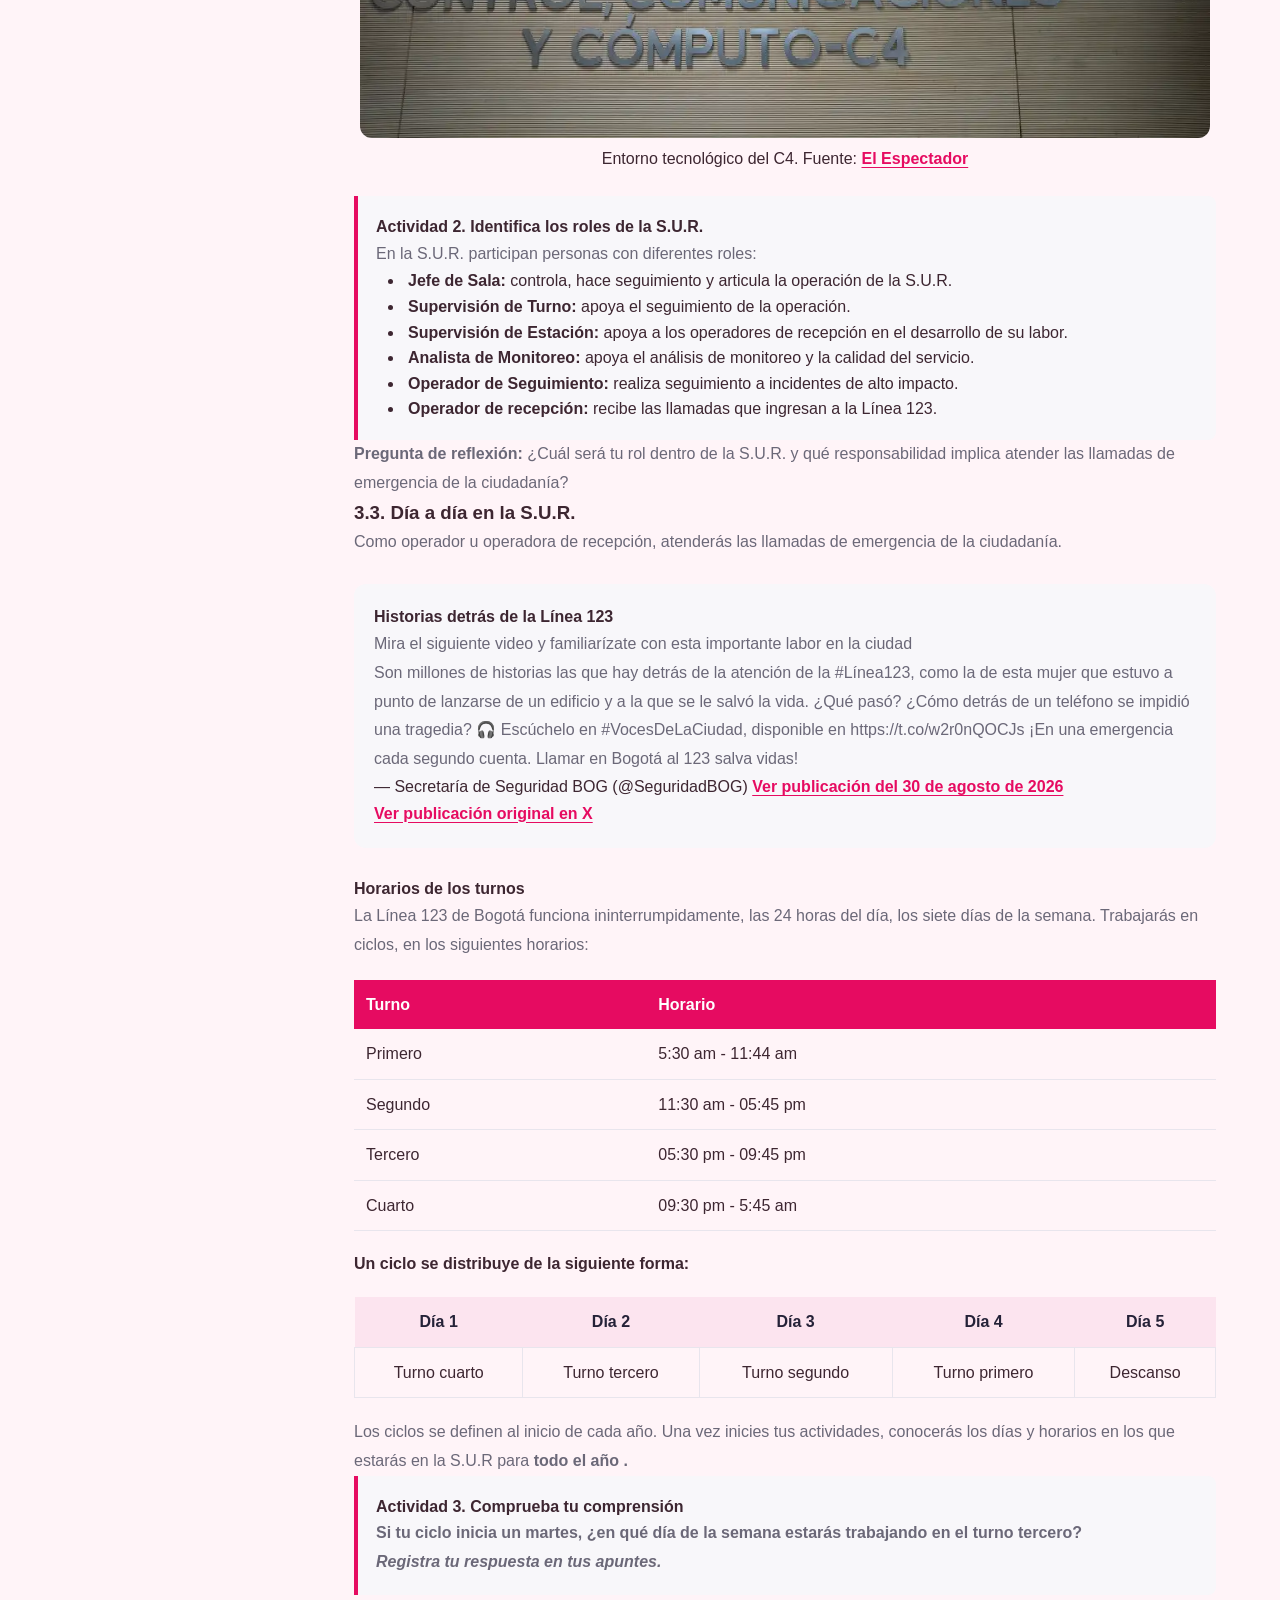
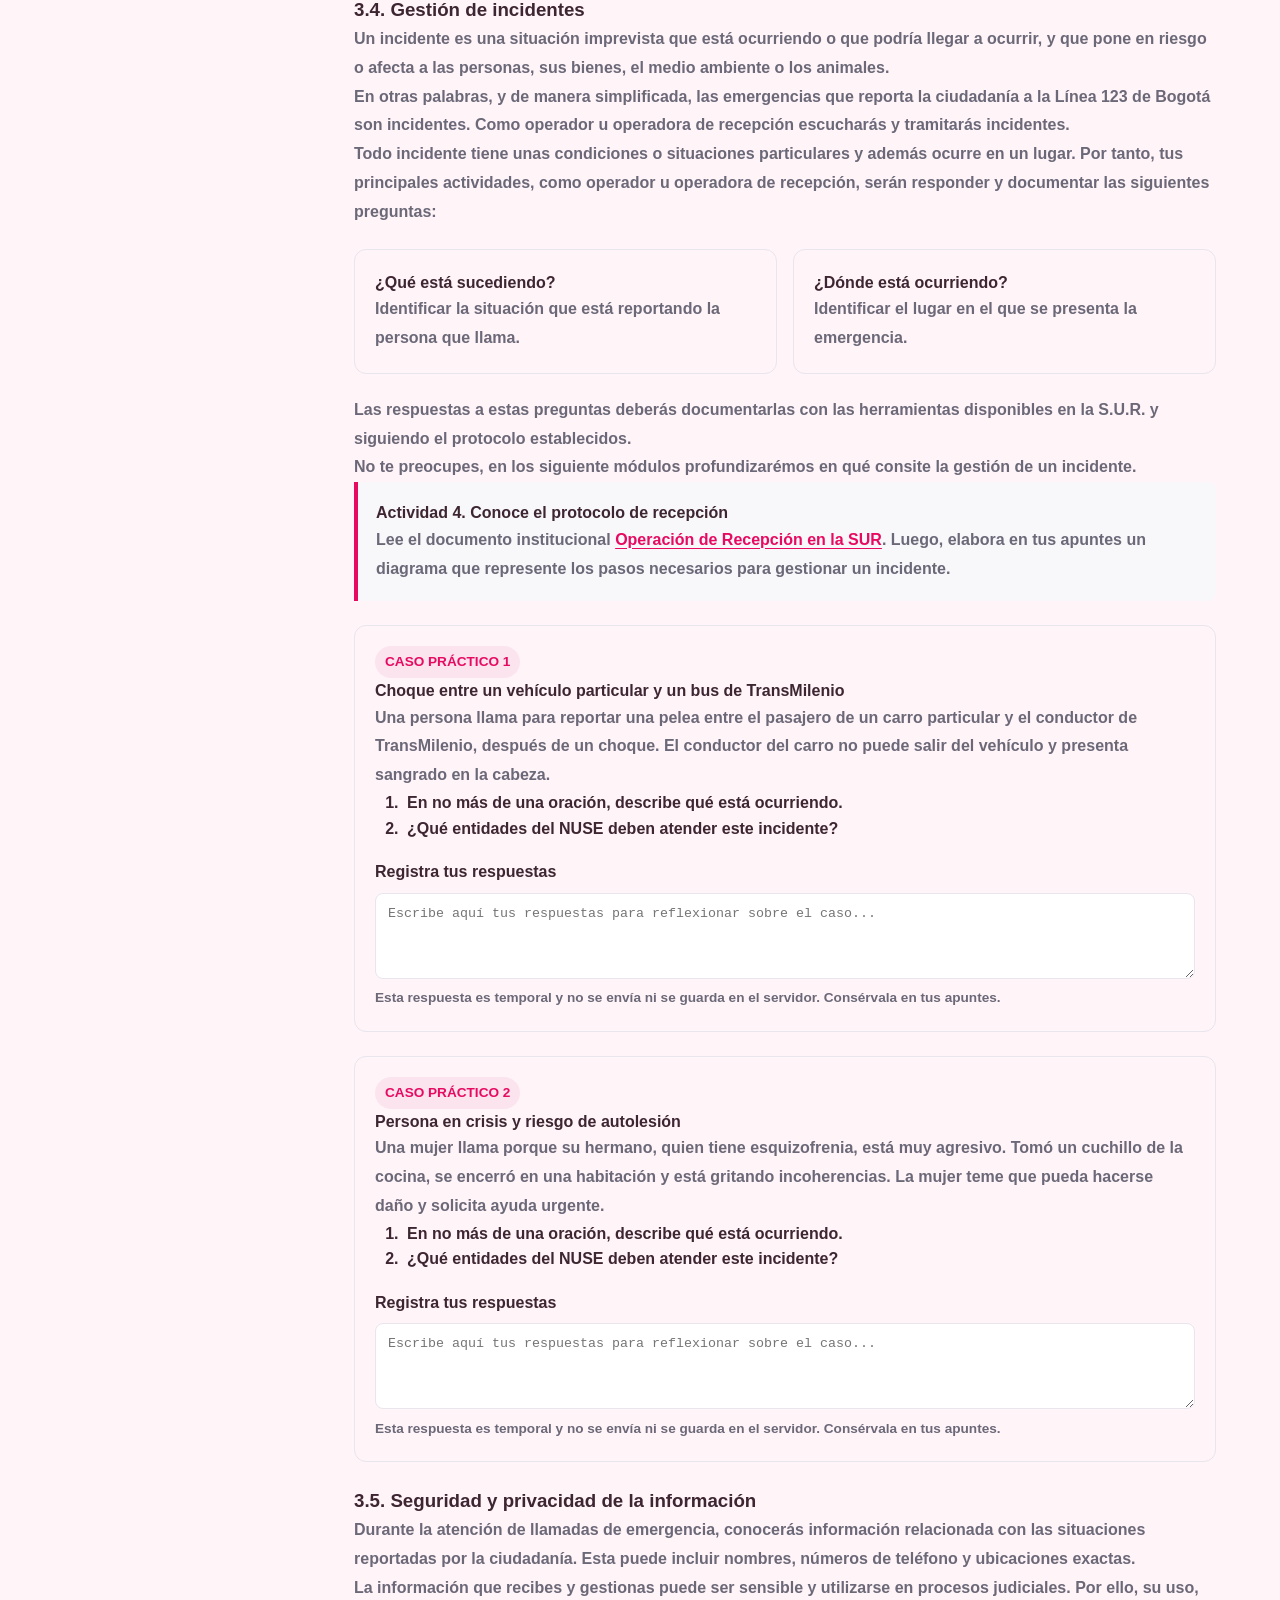
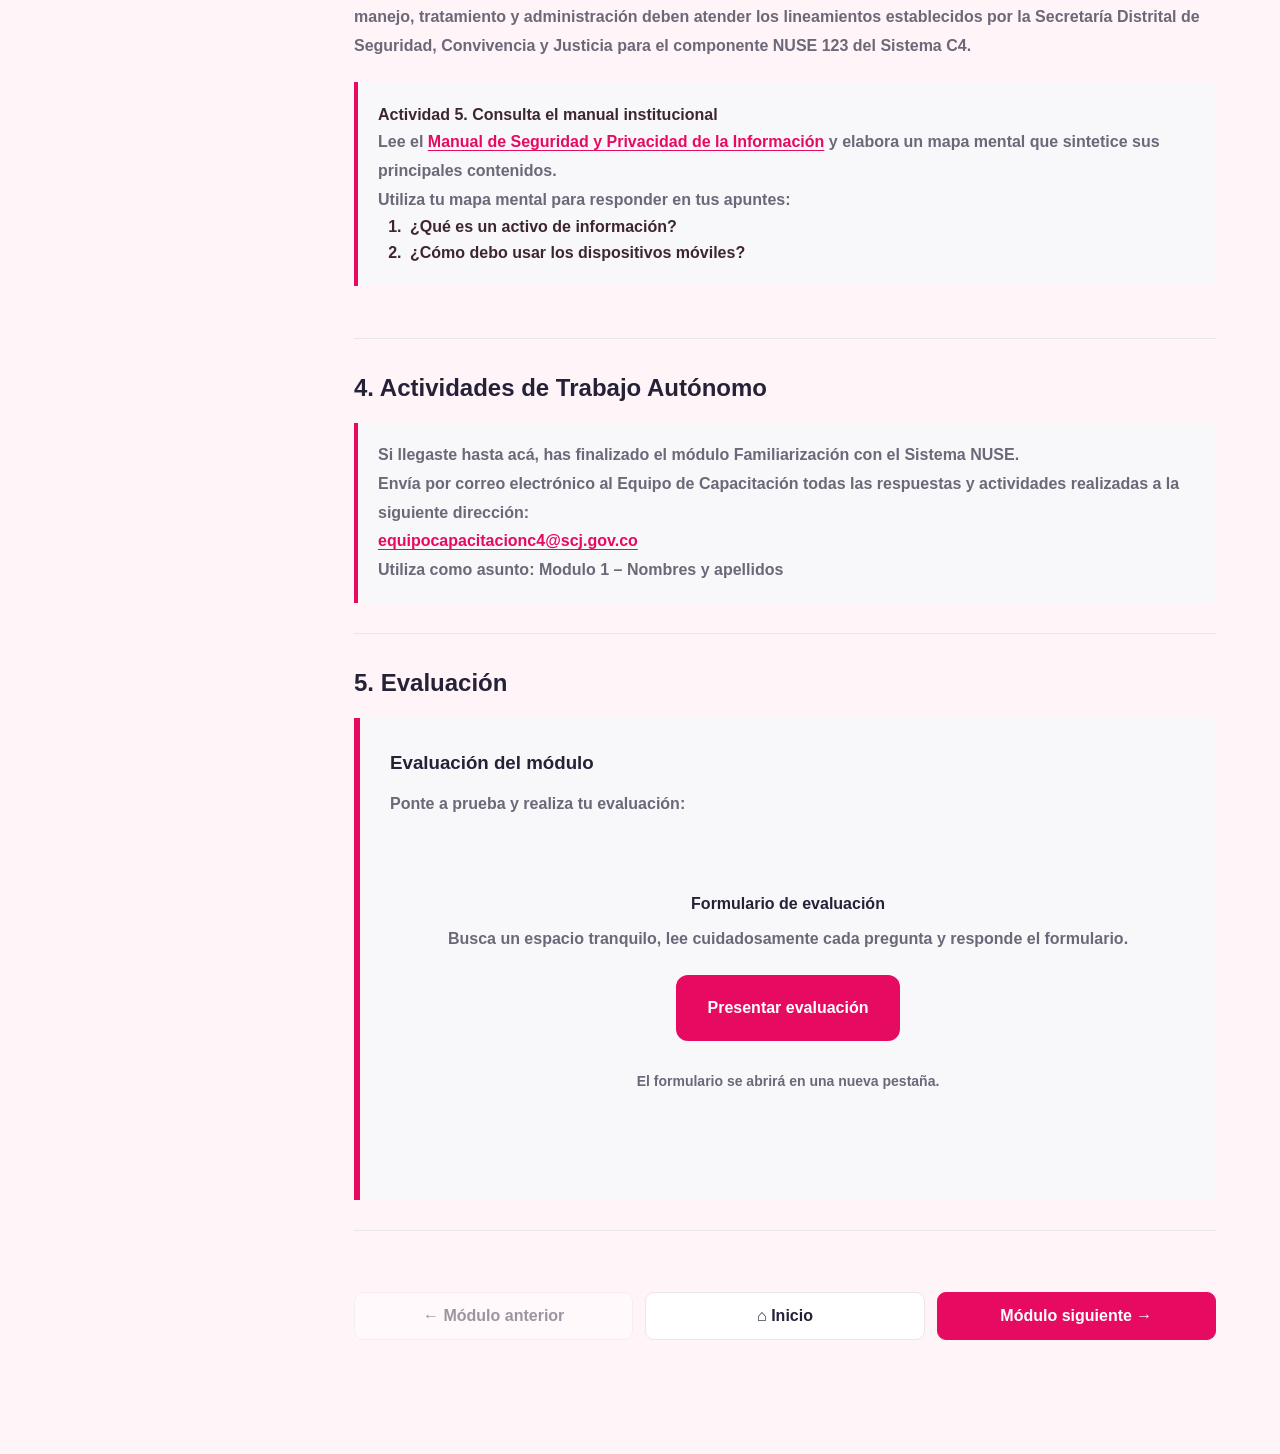
==== commit c0ac03e4: "Update familiarizacion-nuse.html" ====
--- a/modulos/familiarizacion-nuse.html
+++ b/modulos/familiarizacion-nuse.html
@@ -361,34 +361,29 @@
 
             <section class="module-content-section" id="objetivos">
                 <h2>1. Objetivos</h2>
-                
-                <div class="module-placeholder">
-                    
+                 
                     <ul>
                         <li>Identificar el contexto general y específico del sistema integrado de Seguridad y Emergencias NUSE 123 y el Centro de Comando, Control, Comunicaciones y Computo C4.</li>
                         <li>Conocer las buenas prácticas sobre el manejo de la información que se recibe en las llamadas que ingresan a la Línea de Emergencia 123.</li>
                     </ul>
-                </div>
+
 
             </section>
 
             <section class="module-content-section" id="tematicas">
                 <h2>2. Temáticas Abordadas</h2>
                 
-            <div class="module-placeholder">
                 <ul>
-                    <li>Generalidades (C4, entidades que hacen parte, componentes, estructura organizacional,</li>
+                    <li>Generalidades (C4, entidades que hacen parte, componentes, estructura organizacional)</li>
                     <li>Acercamiento al sistema Nuse (Composición, turnos, roles y funciones, articulación operativa, conceptos y definiciones)</li>
                     <li>Política de seguridad y privacidad de la información y cadena de custodia</li>
                 </ul>
-            </div>
 
             </section>
 
             <section class="module-content-section" id="actividades">
                 <h2>3. Actividades</h2>
                 
-                    <div class="module-placeholder">
                         <p>Antes de comenzar, ubícate en un lugar cómodo, vas a desarrollar varias lecturas. Consigue un cuaderno, lápiz o esfero, o alguna herramienta digital para tomar apuntes.</p>
                         
                         <p><strong>¡Comencemos!</strong></p>
@@ -448,7 +443,7 @@
                         <h3>3.2. Sala Unificada de Recepción (S.U.R.)</h3>
                     
                         <p>
-                            La Sala Unificada de Recepción es el área dispuesta por la Línea
+                            La Sala Unificada de Recepción (S.U.R.) es el área dispuesta por la Línea
                             123 de Bogotá para la recepción y el trámite de incidentes de
                             seguridad y emergencia de la ciudad.
                         </p>
@@ -535,7 +530,7 @@
                         <h4>Horarios de los turnos</h4>
                         
                         <p>La Línea 123 de Bogotá funciona ininterrumpidamente, las 24 horas del día, 
-                            los siete días de la semana. Trabajaras en ciclos, en los siguientes horarios:</p>
+                            los siete días de la semana. Trabajarás en ciclos, en los siguientes horarios:</p>
                         
                         <div style="overflow-x:auto; margin:20px 0;">
                             <table style="width:100%; border-collapse:collapse; min-width:300px;">
@@ -548,19 +543,19 @@
                                 <tbody>
                                     <tr>
                                         <td style="padding:12px; border-bottom:1px solid #E8E5ED;">Primero</td>
-                                        <td style="padding:12px; border-bottom:1px solid #E8E5ED;">5:30 - 11:44</td>
+                                        <td style="padding:12px; border-bottom:1px solid #E8E5ED;">5:30 am - 11:44 am</td>
                                     </tr>
                                     <tr>
                                         <td style="padding:12px; border-bottom:1px solid #E8E5ED;">Segundo</td>
-                                        <td style="padding:12px; border-bottom:1px solid #E8E5ED;">11:30 - 17:45</td>
+                                        <td style="padding:12px; border-bottom:1px solid #E8E5ED;">11:30 am - 05:45 pm</td>
                                     </tr>
                                     <tr>
                                         <td style="padding:12px; border-bottom:1px solid #E8E5ED;">Tercero</td>
-                                        <td style="padding:12px; border-bottom:1px solid #E8E5ED;">17:30 - 21:45</td>
+                                        <td style="padding:12px; border-bottom:1px solid #E8E5ED;">05:30 pm - 09:45 pm</td>
                                     </tr>
                                     <tr>
                                         <td style="padding:12px; border-bottom:1px solid #E8E5ED;">Cuarto</td>
-                                        <td style="padding:12px; border-bottom:1px solid #E8E5ED;">21:30 - 5:45</td>
+                                        <td style="padding:12px; border-bottom:1px solid #E8E5ED;">09:30 pm - 5:45 am</td>
                                     </tr>
                                 </tbody>
                             </table>
@@ -593,7 +588,7 @@
                         
                         <p>
                             Los ciclos se definen al inicio de cada año. Una vez inicies tus
-                            actividades, conocerás los días y horarios en los que estarás en la S.U.R.
+                            actividades, conocerás los días y horarios en los que estarás en la S.U.R para <strong> todo el año </strog>.
                         </p>
                         
                         <div style="padding:18px; border-left:4px solid #E60B61; background:#F8F7FA; border-radius:0 8px 8px 0;">
@@ -609,13 +604,13 @@
                         
                         <p>
                             Un <strong>incidente</strong> es una situación imprevista que está ocurriendo o que
-                            podría llegar a ocurrir y que pone en riesgo o afecta a las personas,
+                            podría llegar a ocurrir, y que pone en riesgo o afecta a las personas,
                             sus bienes, el medio ambiente o los animales.
                         </p>
 
                         <p>
                             En otras palabras, y de manera simplificada, las emergencias que reporta la ciudadanía 
-                            a la Línea 123 de Bogotá son incidentes. Como operador u operadora de recepción 
+                            a la Línea 123 de Bogotá son <strong>incidentes</strong>. Como operador u operadora de recepción 
                             escucharás y tramitarás incidentes.
                         </p>
 
@@ -629,18 +624,20 @@
                         <div style="display:grid; grid-template-columns:repeat(auto-fit,minmax(220px,1fr)); gap:16px; margin:22px 0;">
                             <div style="padding:20px; border:1px solid #E8E5ED; border-radius:12px;">
                                 <h4>¿Qué está sucediendo?</h4>
-                                <p>Identifica la situación que está reportando la persona que llama.</p>
+                                <p>Identificar la situación que está reportando la persona que llama.</p>
                             </div>
                             <div style="padding:20px; border:1px solid #E8E5ED; border-radius:12px;">
                                 <h4>¿Dónde está ocurriendo?</h4>
-                                <p>Identifica el lugar en el que se presenta la emergencia.</p>
+                                <p>Identificar el lugar en el que se presenta la emergencia.</p>
                             </div>
                         </div>
                         
                         <p>
-                            Las respuestas a estas preguntas deberás documetnarlas, mediante las herramientas disponibles en
-                            la S.U.R. y siguiendo el protocolo establecido. No te preocupes, en los
-                            siguiente módulos profundizarémos en qué consite esta gestión de un incidente.
+                            Las respuestas a estas preguntas deberás documentarlas con las herramientas disponibles en
+                            la S.U.R. y siguiendo el protocolo establecidos. 
+                        </p>
+                        <p>
+                            No te preocupes, en los siguiente módulos profundizarémos en qué consite la gestión de un incidente.
                         </p>
                         <div style="padding:18px; border-left:4px solid #E60B61; background:#F8F7FA; border-radius:0 8px 8px 0;">
 
@@ -740,15 +737,12 @@
                         </div>
                         
 
-
-                    </div>
-
             </section>
 
         <section class="module-content-section" id="trabajo-autonomo">
             <h2>4. Actividades de Trabajo Autónomo</h2>
             <div class="module-placeholder">
-                <p>Si llegaste hasta acá, has finalizado el módulo <strong>Geolocalización de incidentes</strong>.</p>
+                <p>Si llegaste hasta acá, has finalizado el módulo <strong>Familiarización con el Sistema NUSE</strong>.</p>
                 <p>Envía por correo electrónico al Equipo de Capacitación todas las respuestas y actividades realizadas a la siguiente dirección:</p>
                 <p><a class="module-link" href="mailto:equipocapacitacionc4@scj.gov.co">equipocapacitacionc4@scj.gov.co</a></p>
                 <p>Utiliza como asunto: Modulo 1 – Nombres y apellidos</p>
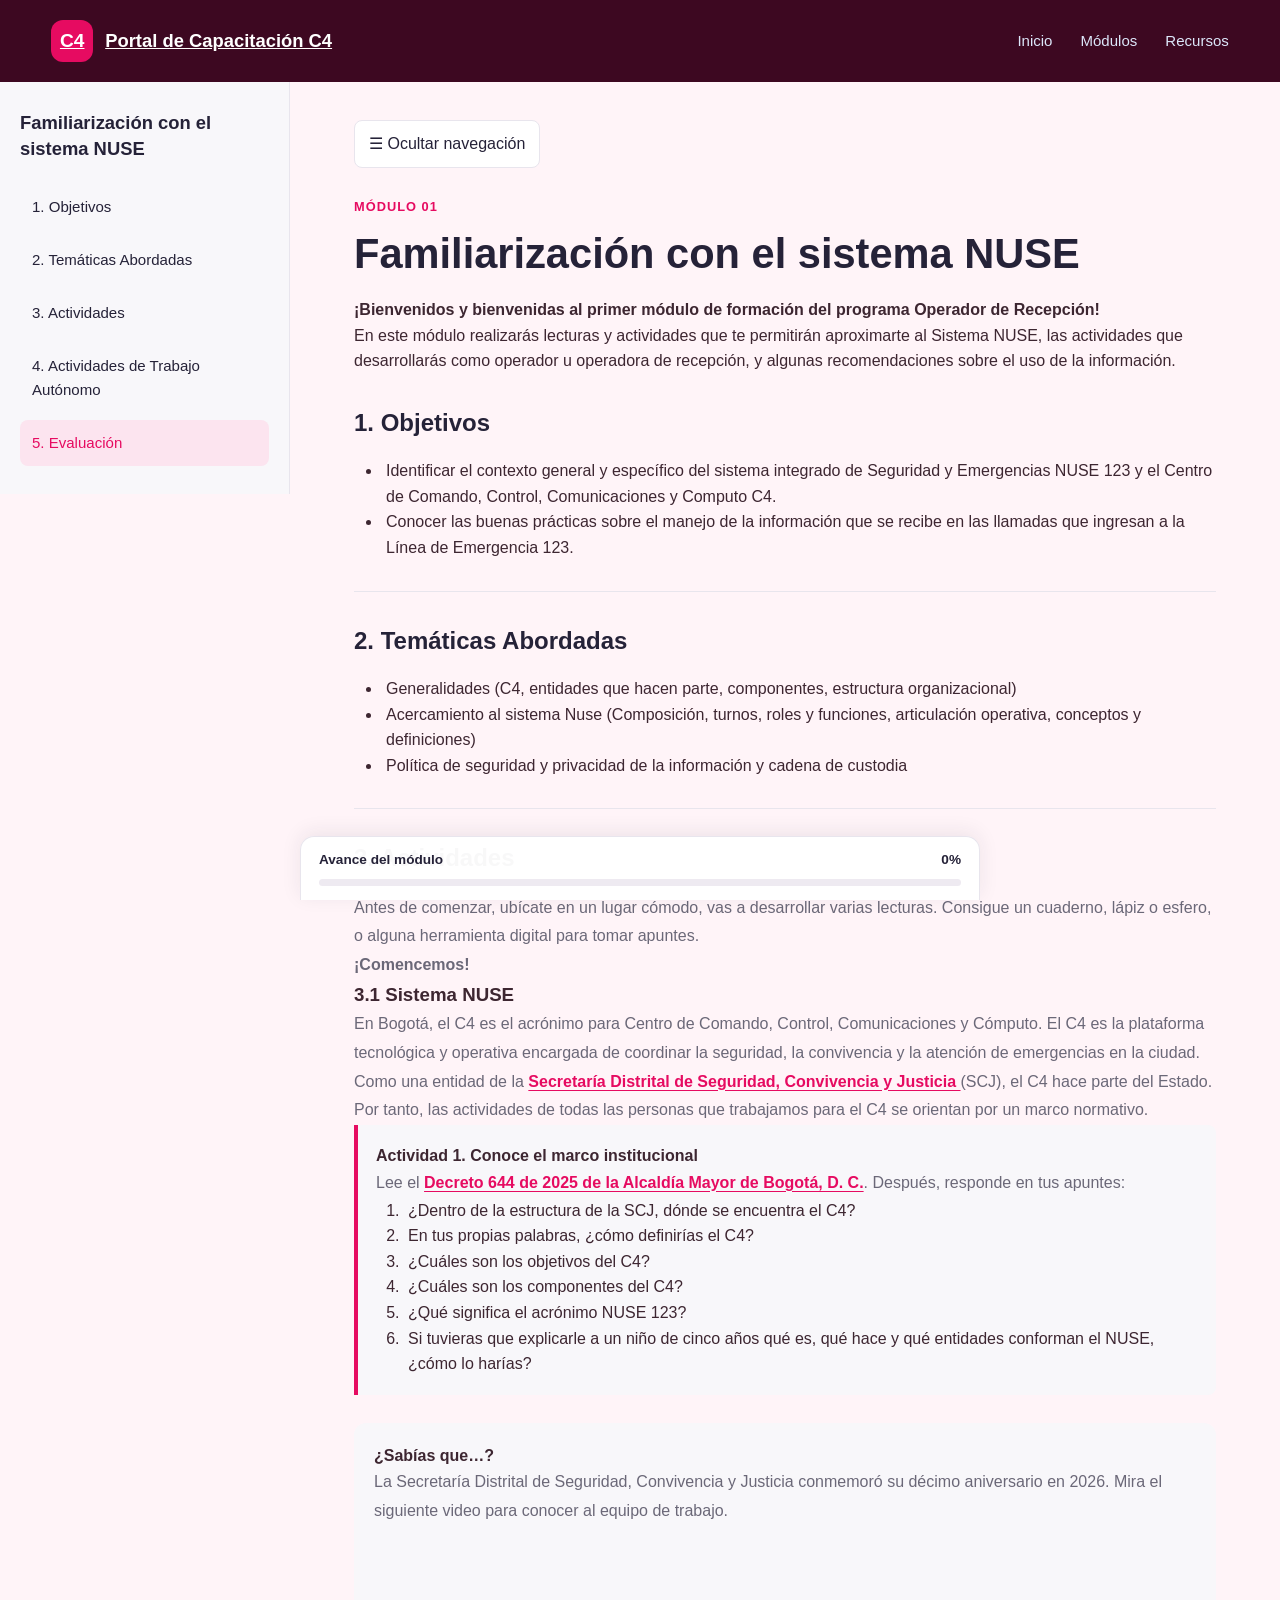
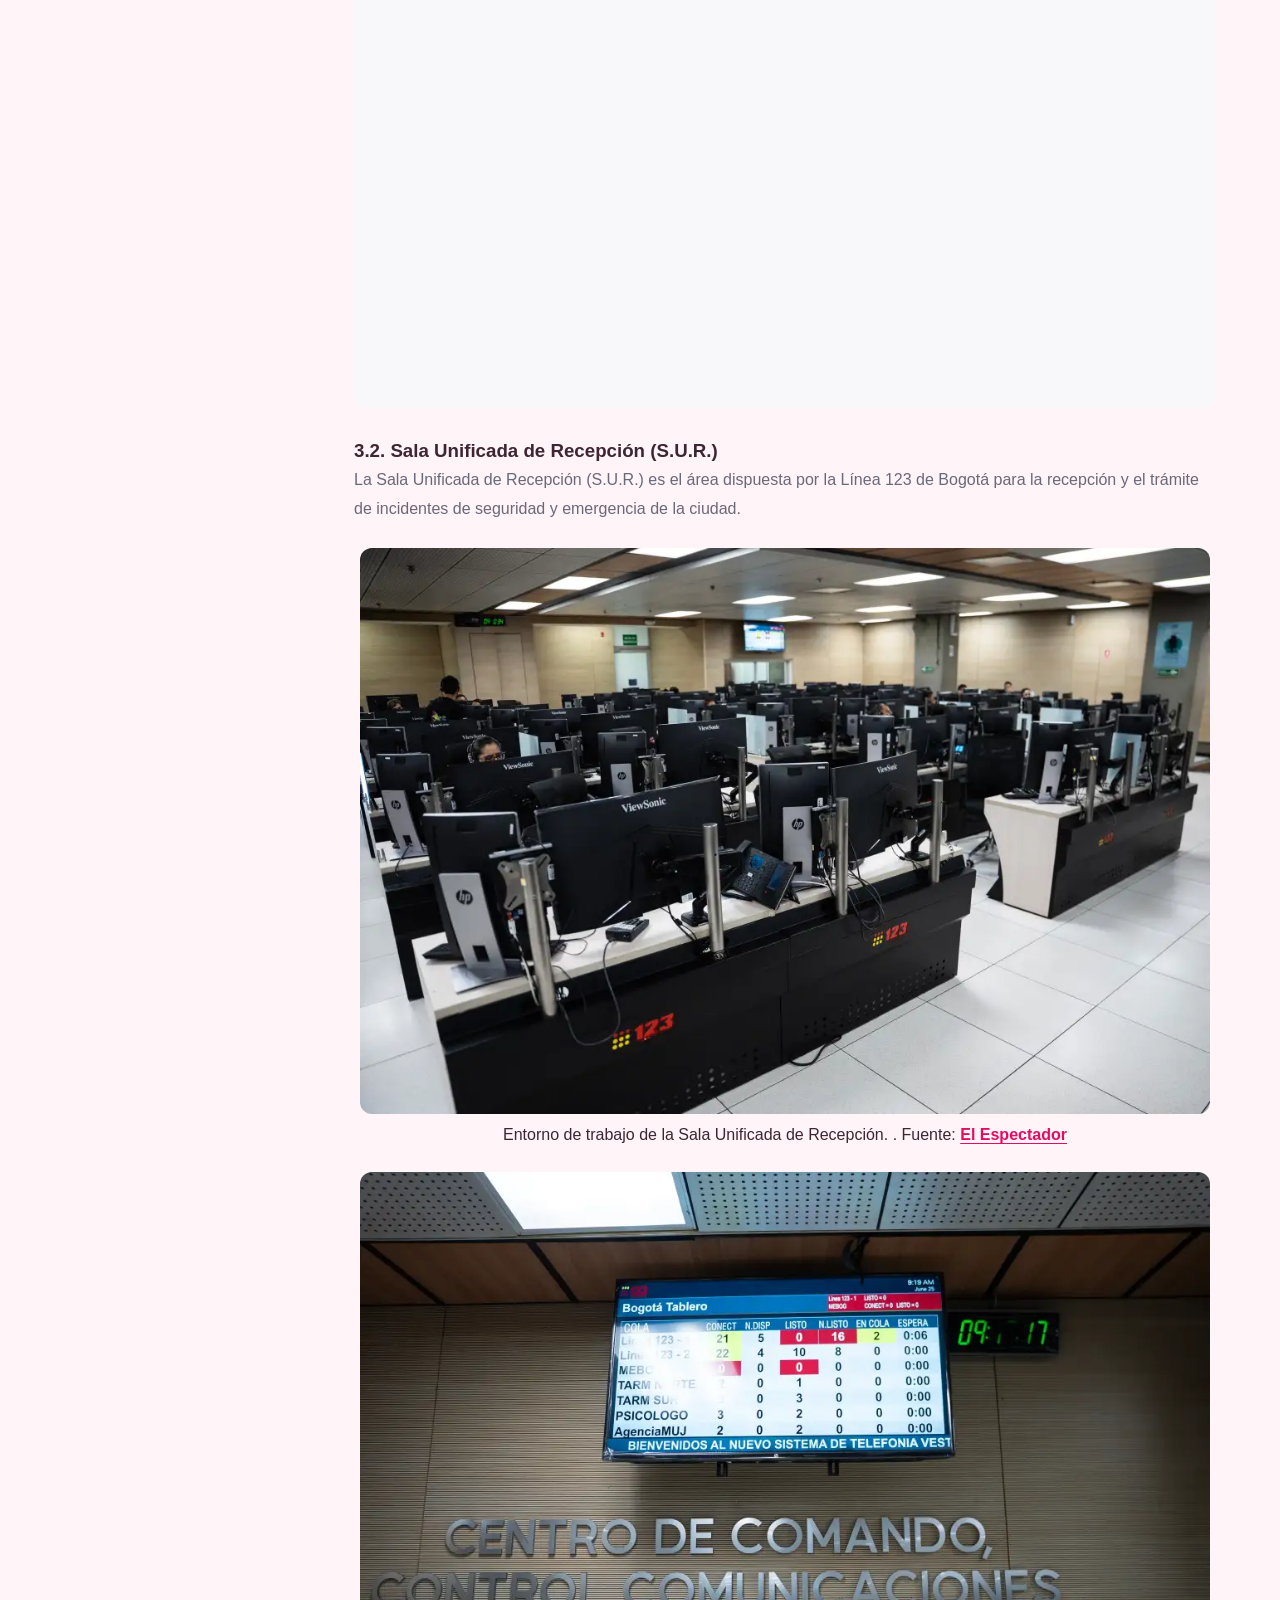
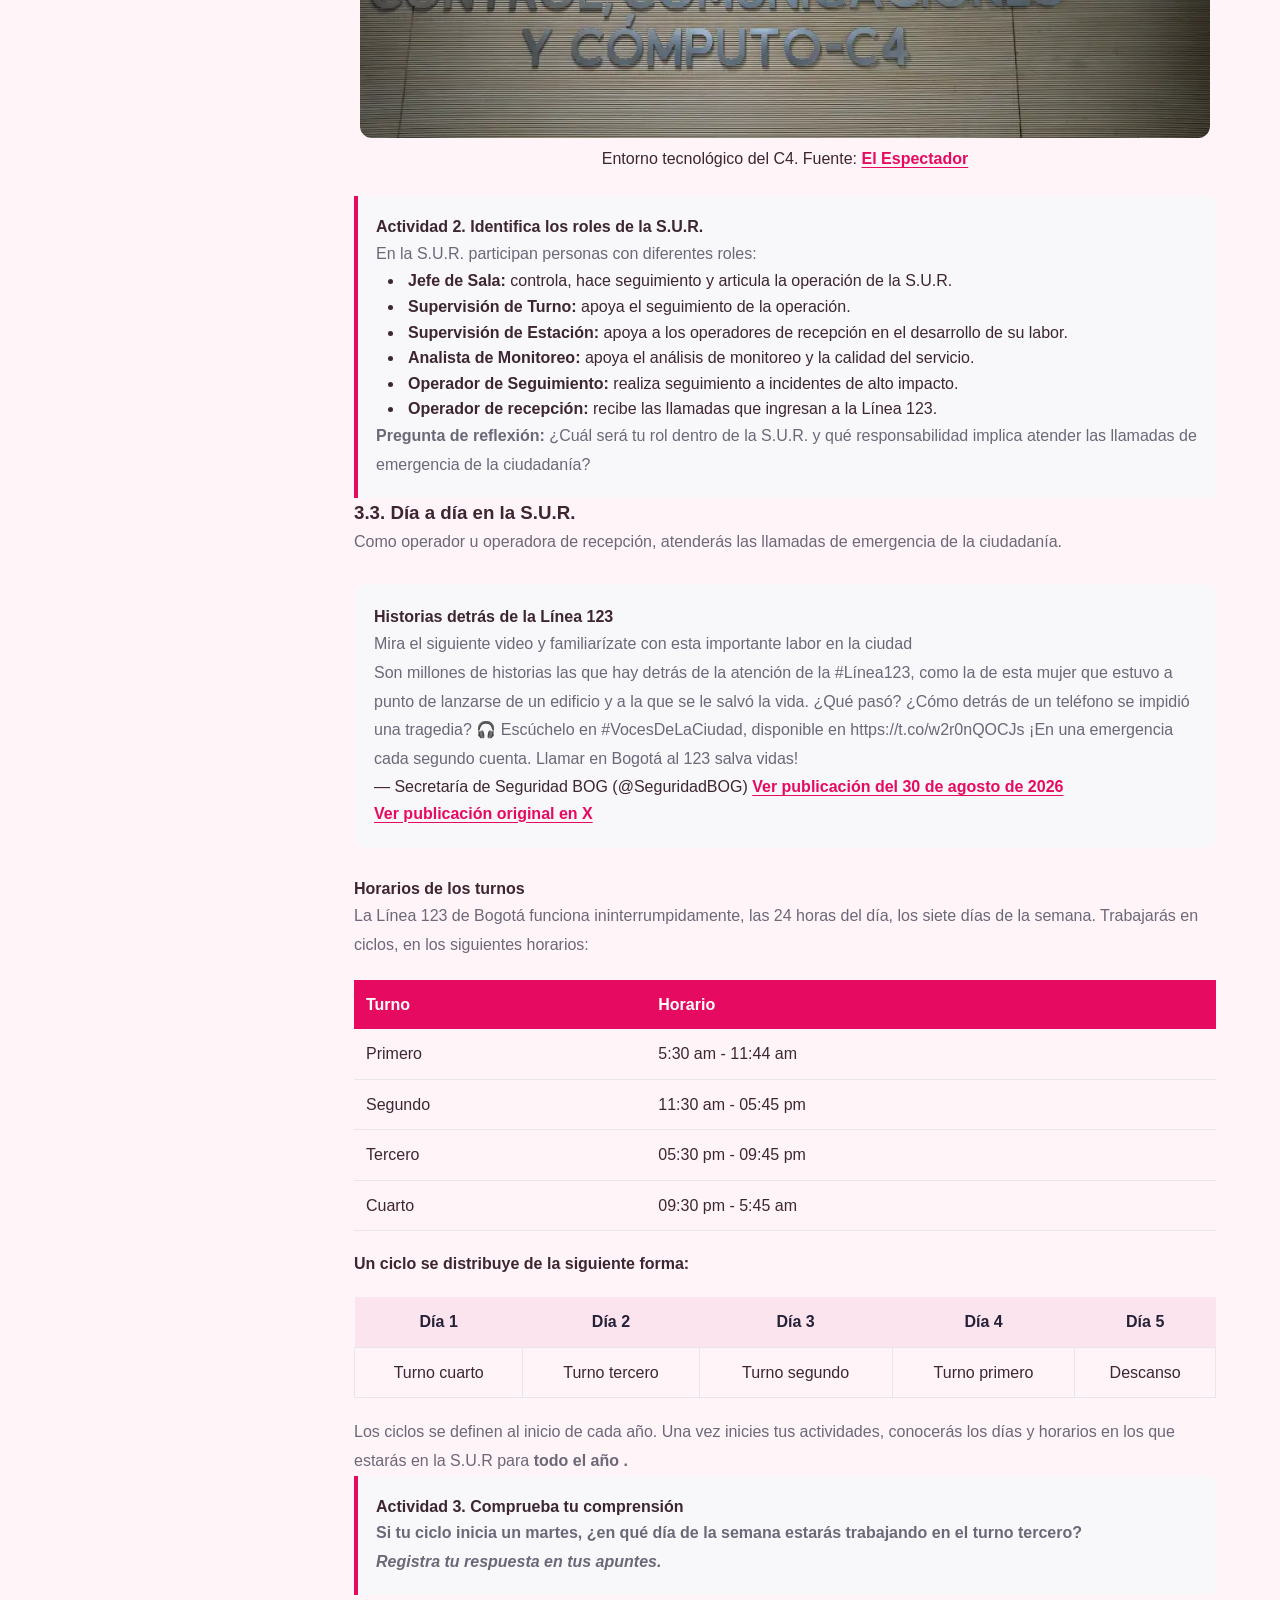
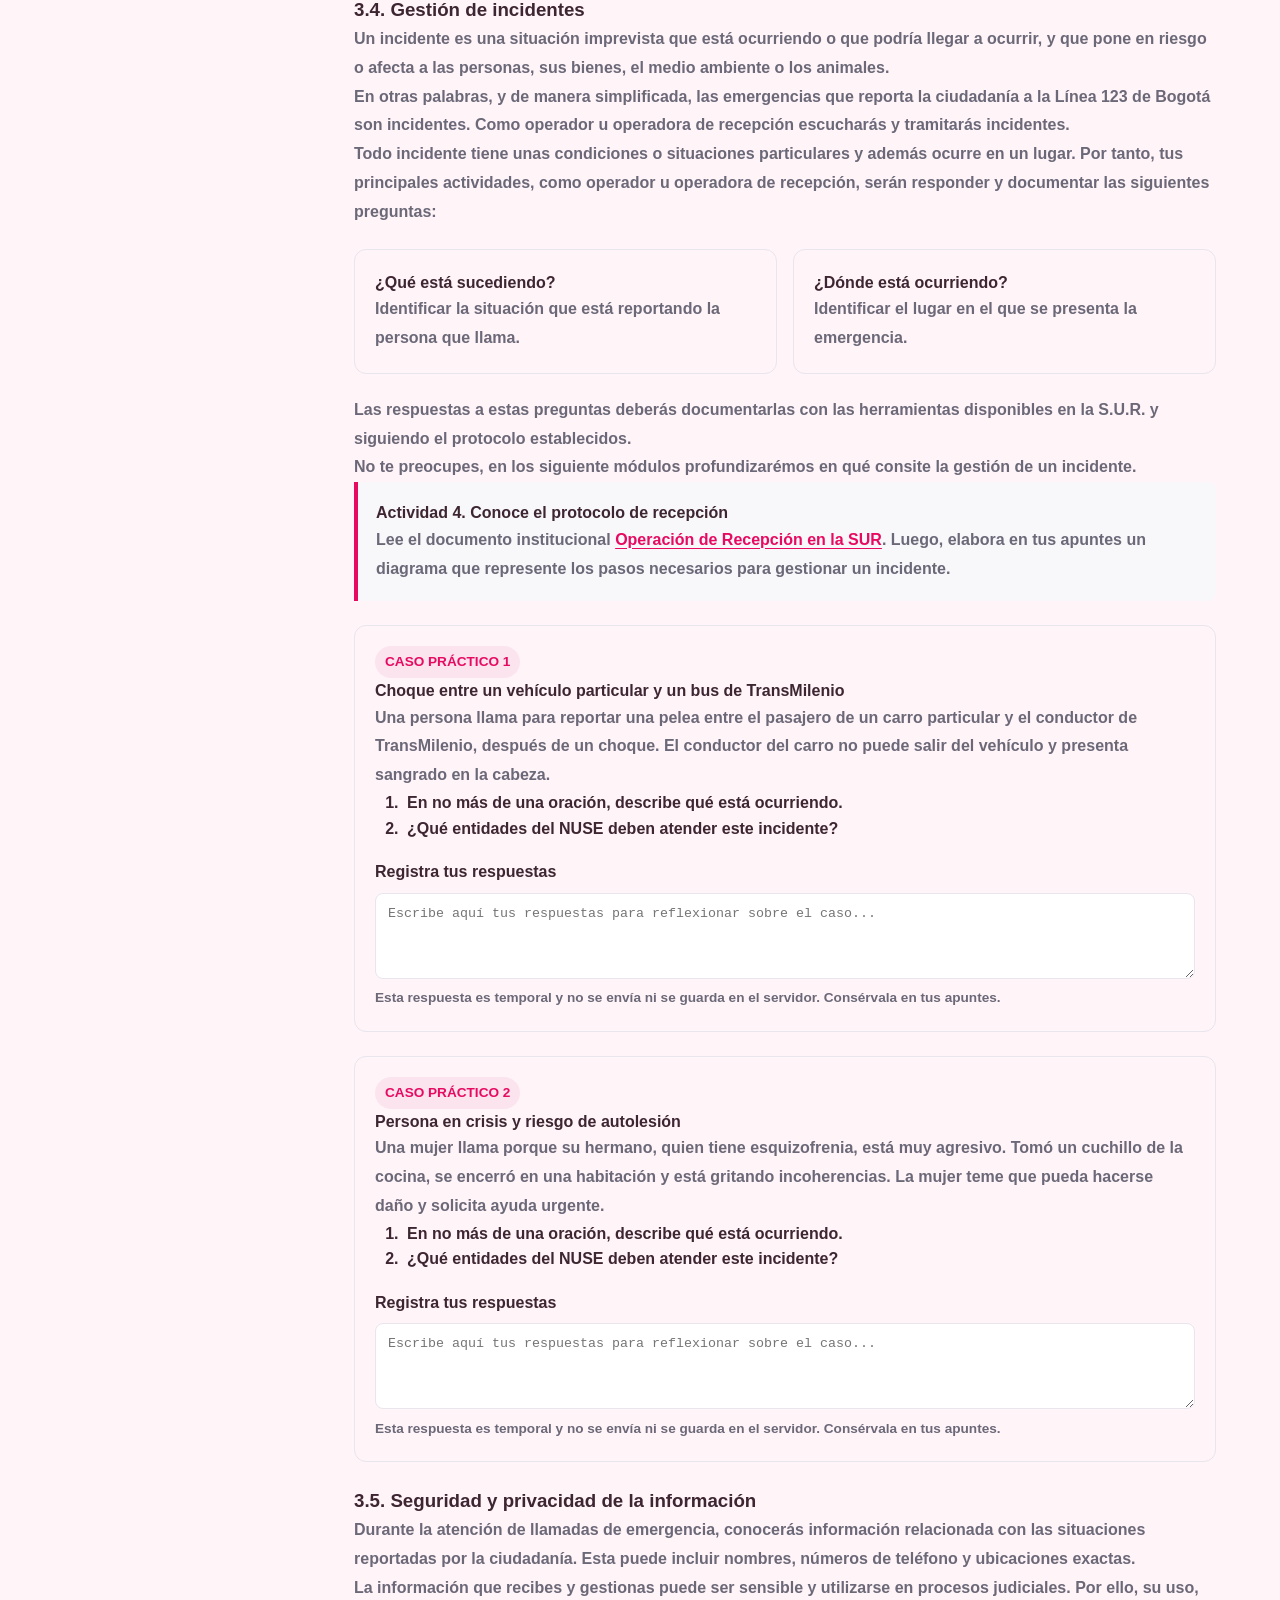
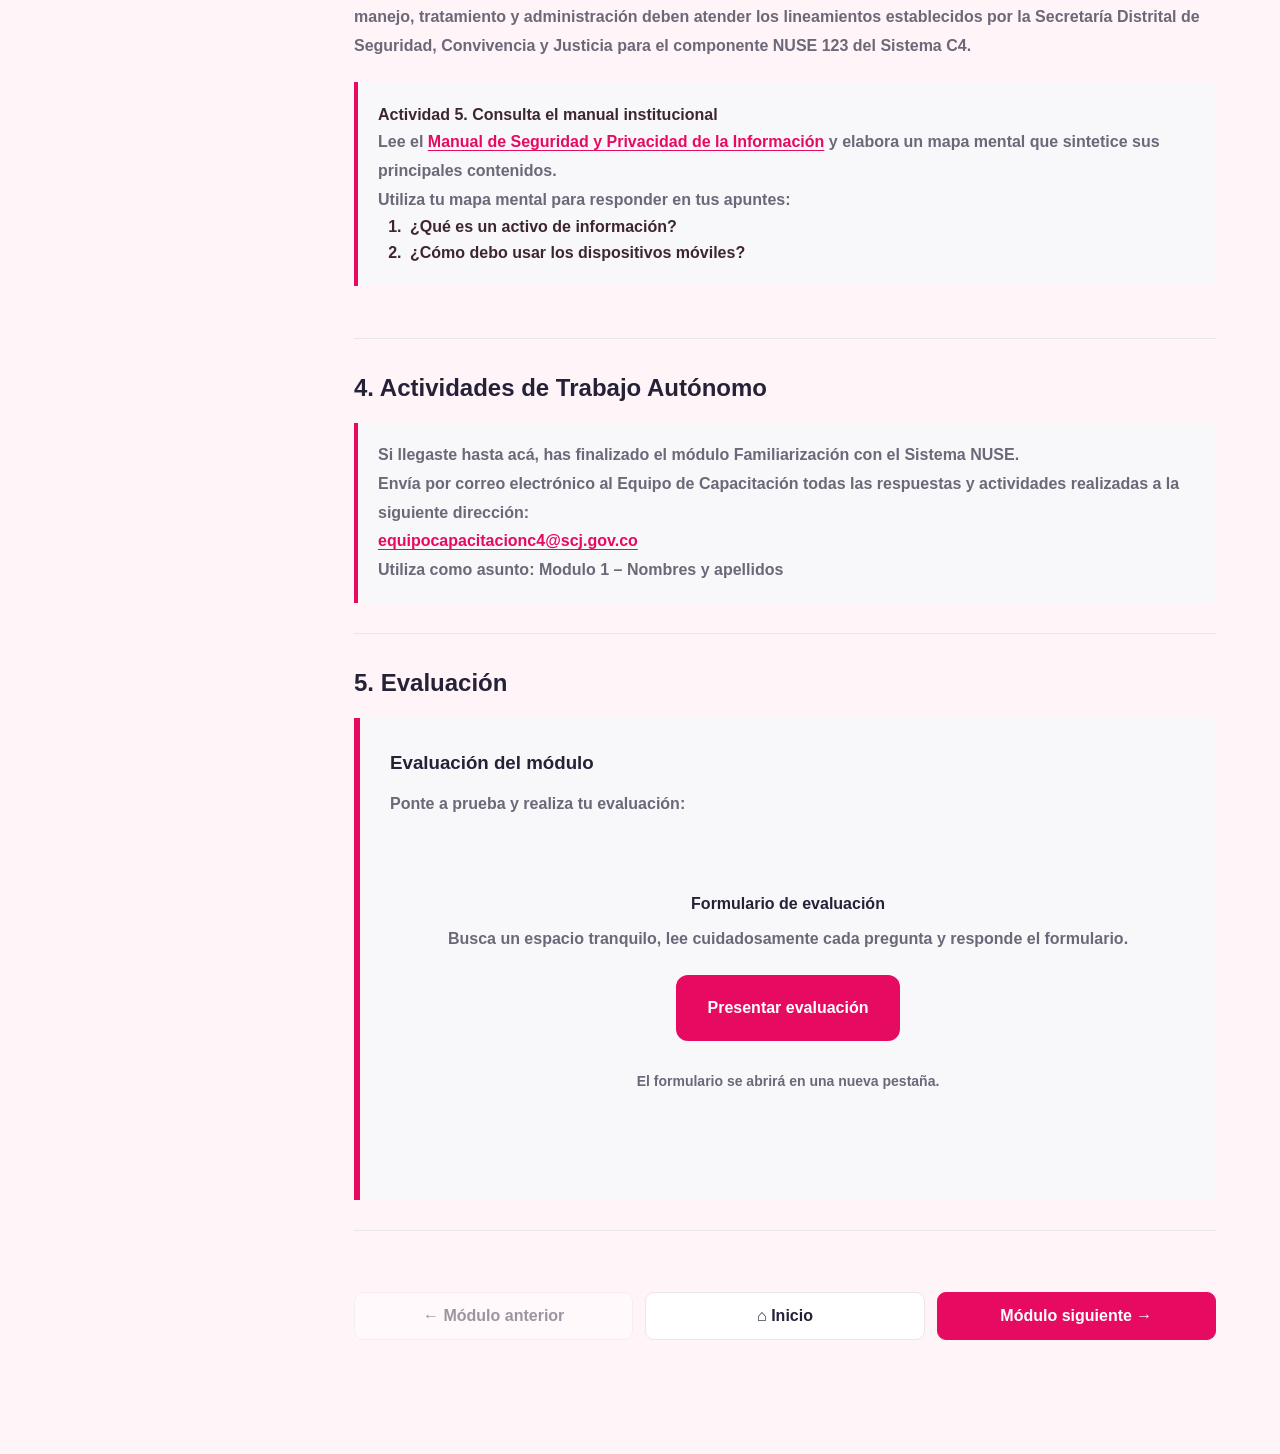
==== commit 7b075a97: "Fix HTML structure and formatting in familiarizacion-nuse.html Removed unnecessary closing div tag a" ====
--- a/modulos/familiarizacion-nuse.html
+++ b/modulos/familiarizacion-nuse.html
@@ -491,13 +491,14 @@
                             <li><strong>Operador de Seguimiento:</strong> realiza seguimiento a incidentes de alto impacto.</li>
                             <li><strong>Operador de recepción:</strong> recibe las llamadas que ingresan a la Línea 123.</li>
                         </ul>
-                        </div>
+                       
                         <p>
                             <strong>Pregunta de reflexión:</strong> ¿Cuál será tu rol dentro
                             de la S.U.R. y qué responsabilidad implica atender las llamadas
                             de emergencia de la ciudadanía?
                         </p>
-                        
+                        </div>
+                
                         <h3>3.3. Día a día en la S.U.R.</h3>
                         
                         <p>
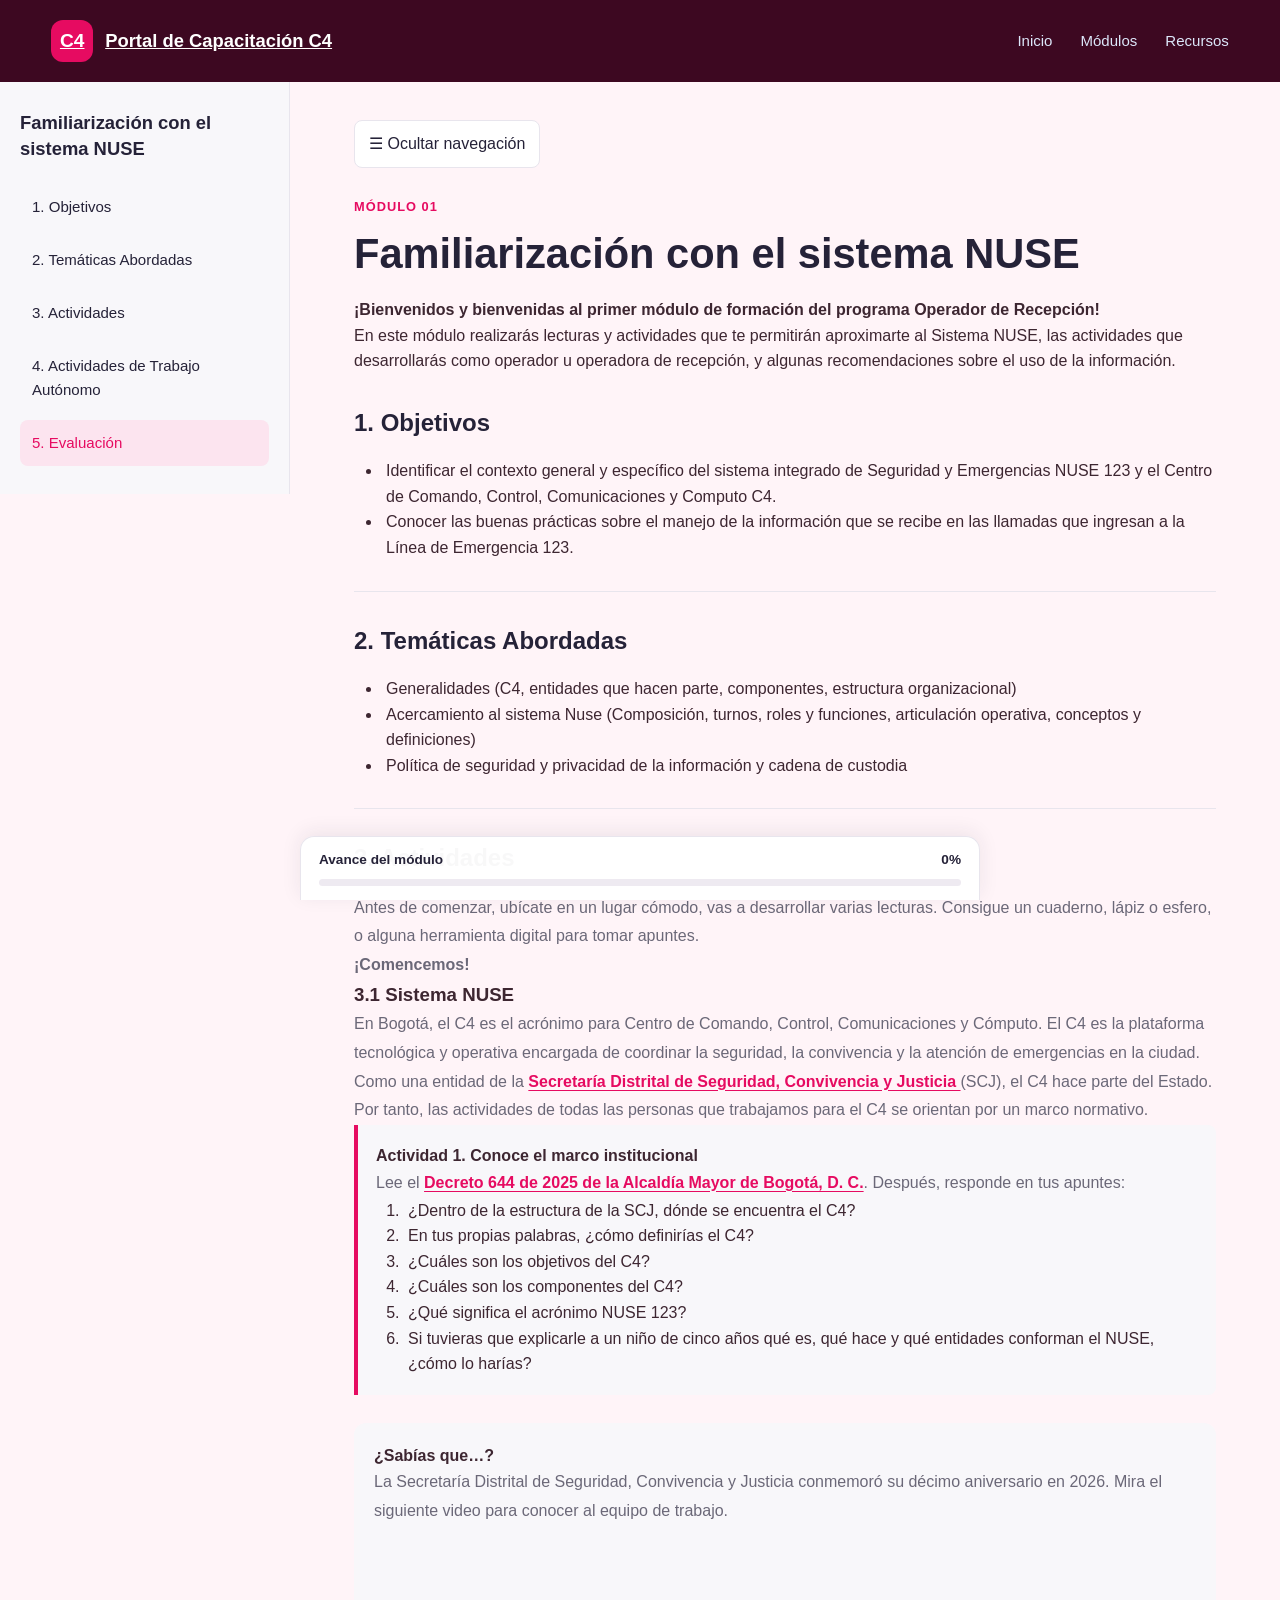
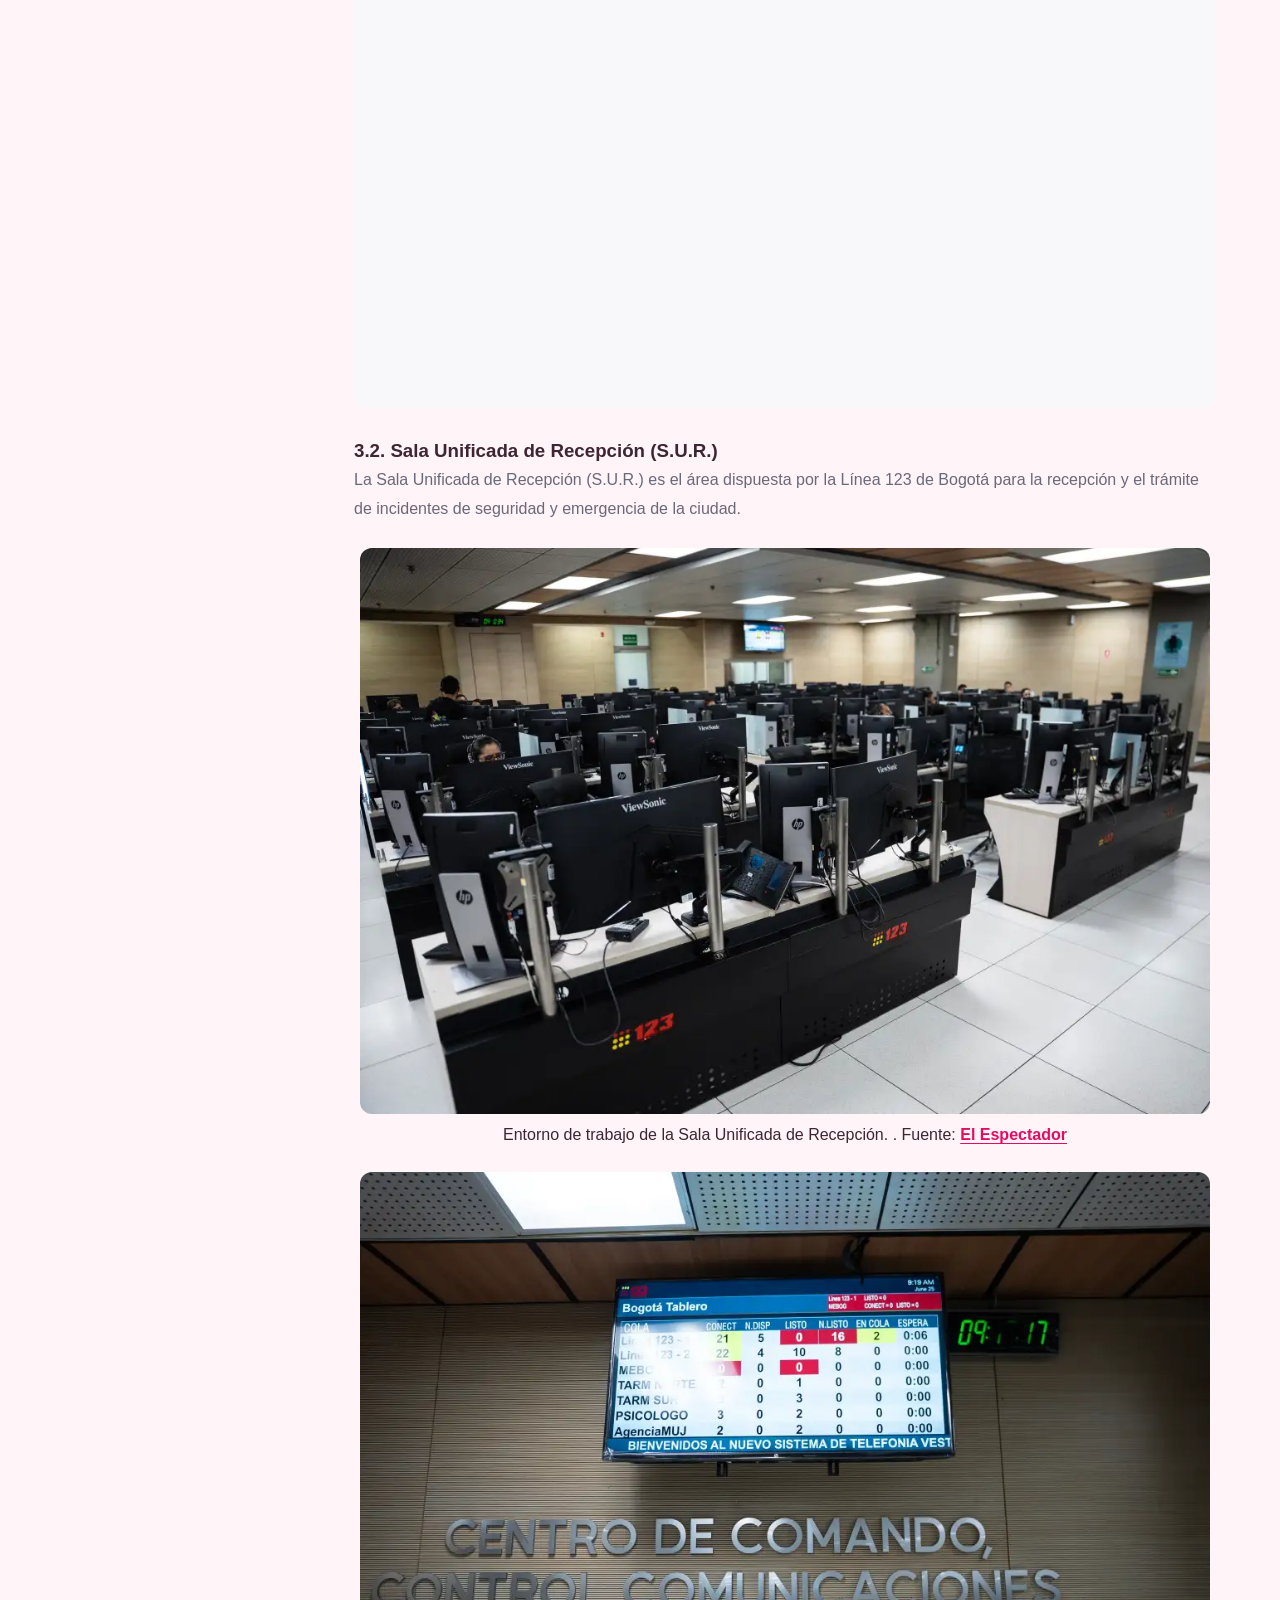
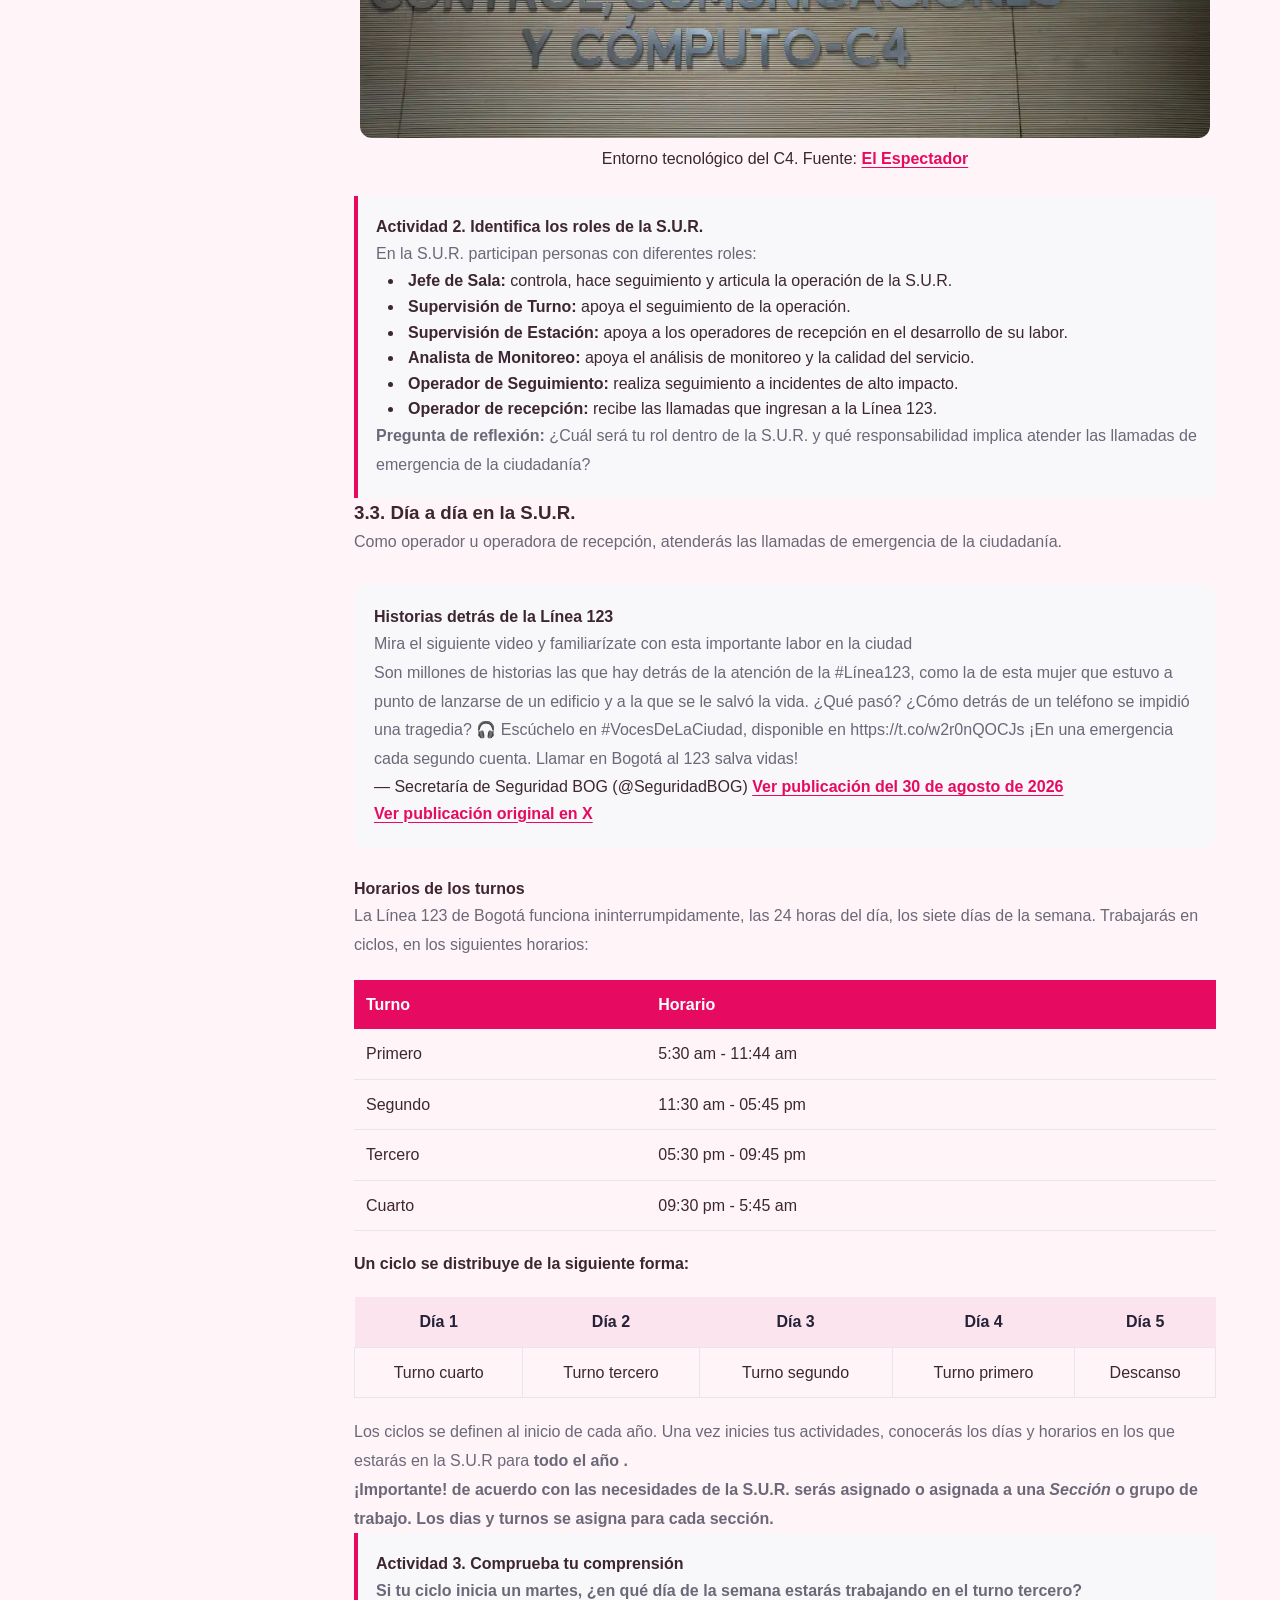
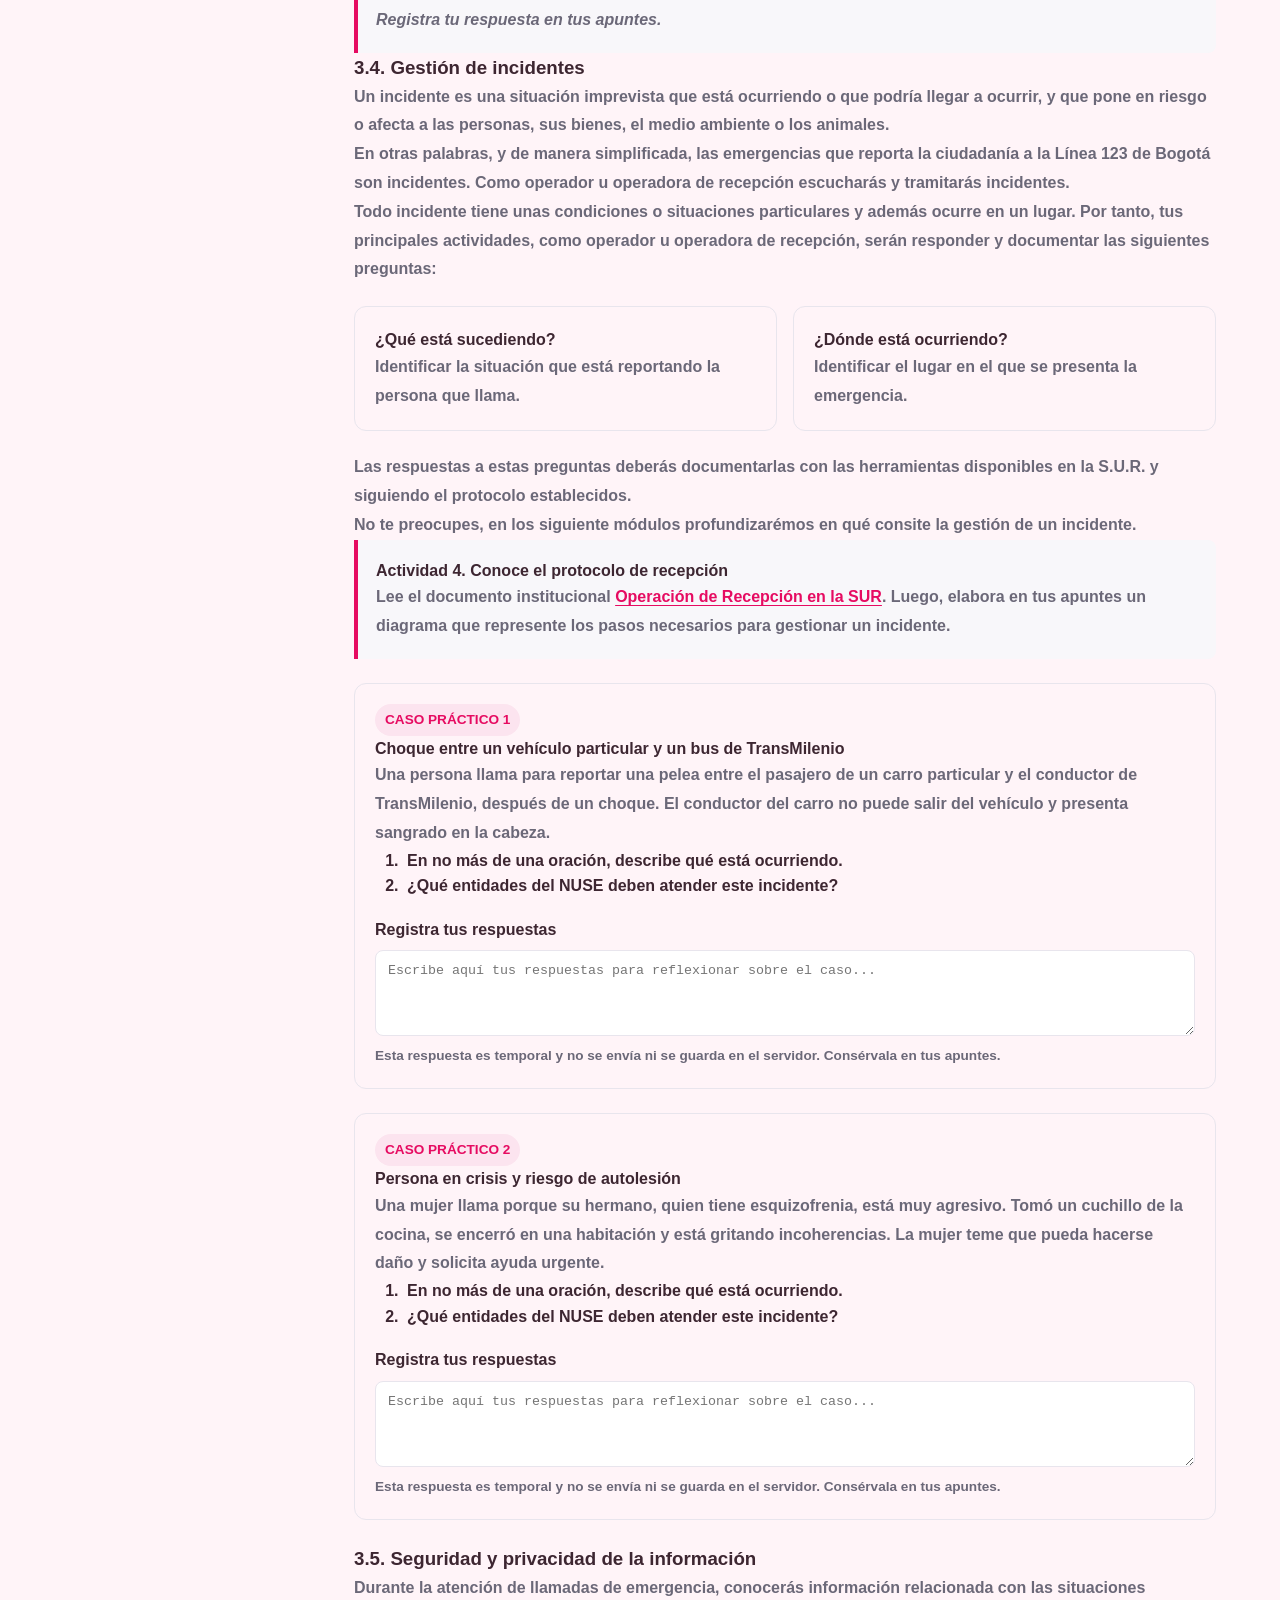
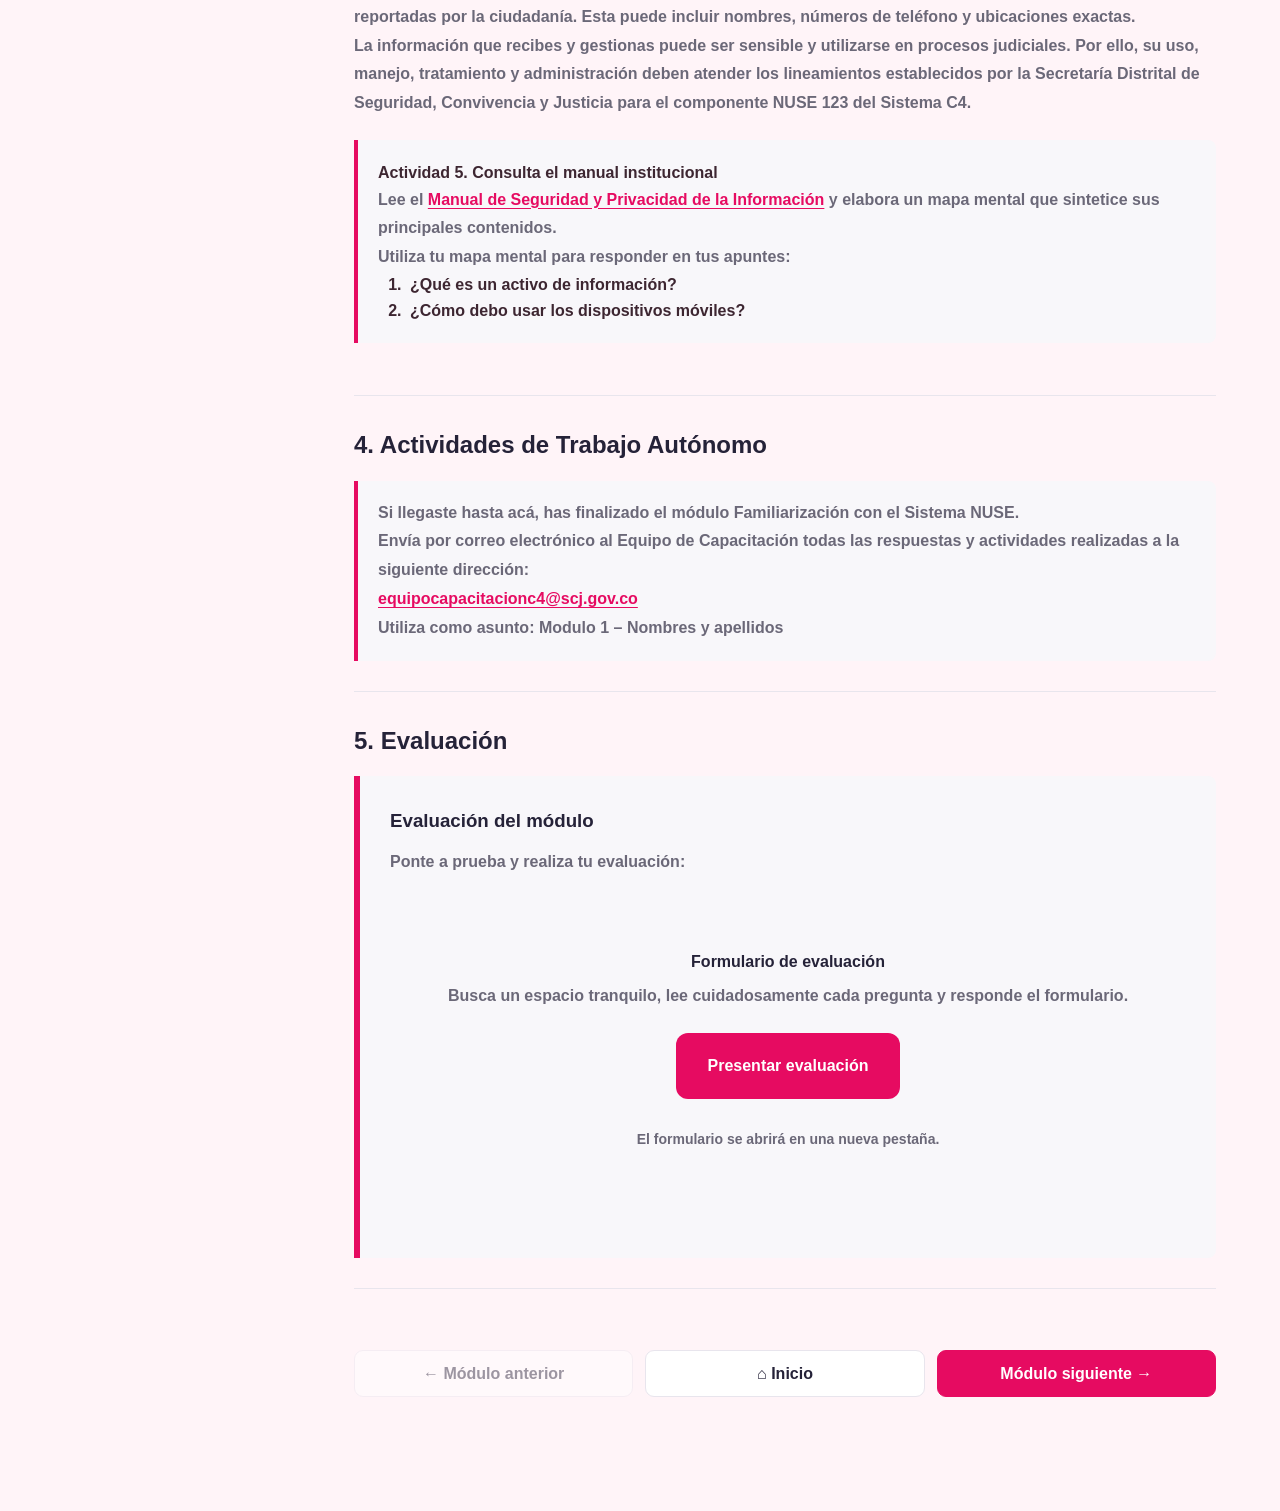
==== commit 32b025d3: "Add important section assignment details Added important information regarding section assignments a" ====
--- a/modulos/familiarizacion-nuse.html
+++ b/modulos/familiarizacion-nuse.html
@@ -591,6 +591,10 @@
                             Los ciclos se definen al inicio de cada año. Una vez inicies tus
                             actividades, conocerás los días y horarios en los que estarás en la S.U.R para <strong> todo el año </strog>.
                         </p>
+                        <p>
+                            <strong>¡Importante!</strong> de acuerdo con las necesidades de la S.U.R. serás asignado o asignada
+                            a una <em>Sección</em> o grupo de trabajo. Los dias y turnos se asigna para cada sección.
+                        </p>
                         
                         <div style="padding:18px; border-left:4px solid #E60B61; background:#F8F7FA; border-radius:0 8px 8px 0;">
                             <h4>Actividad 3. Comprueba tu comprensión</h4>
